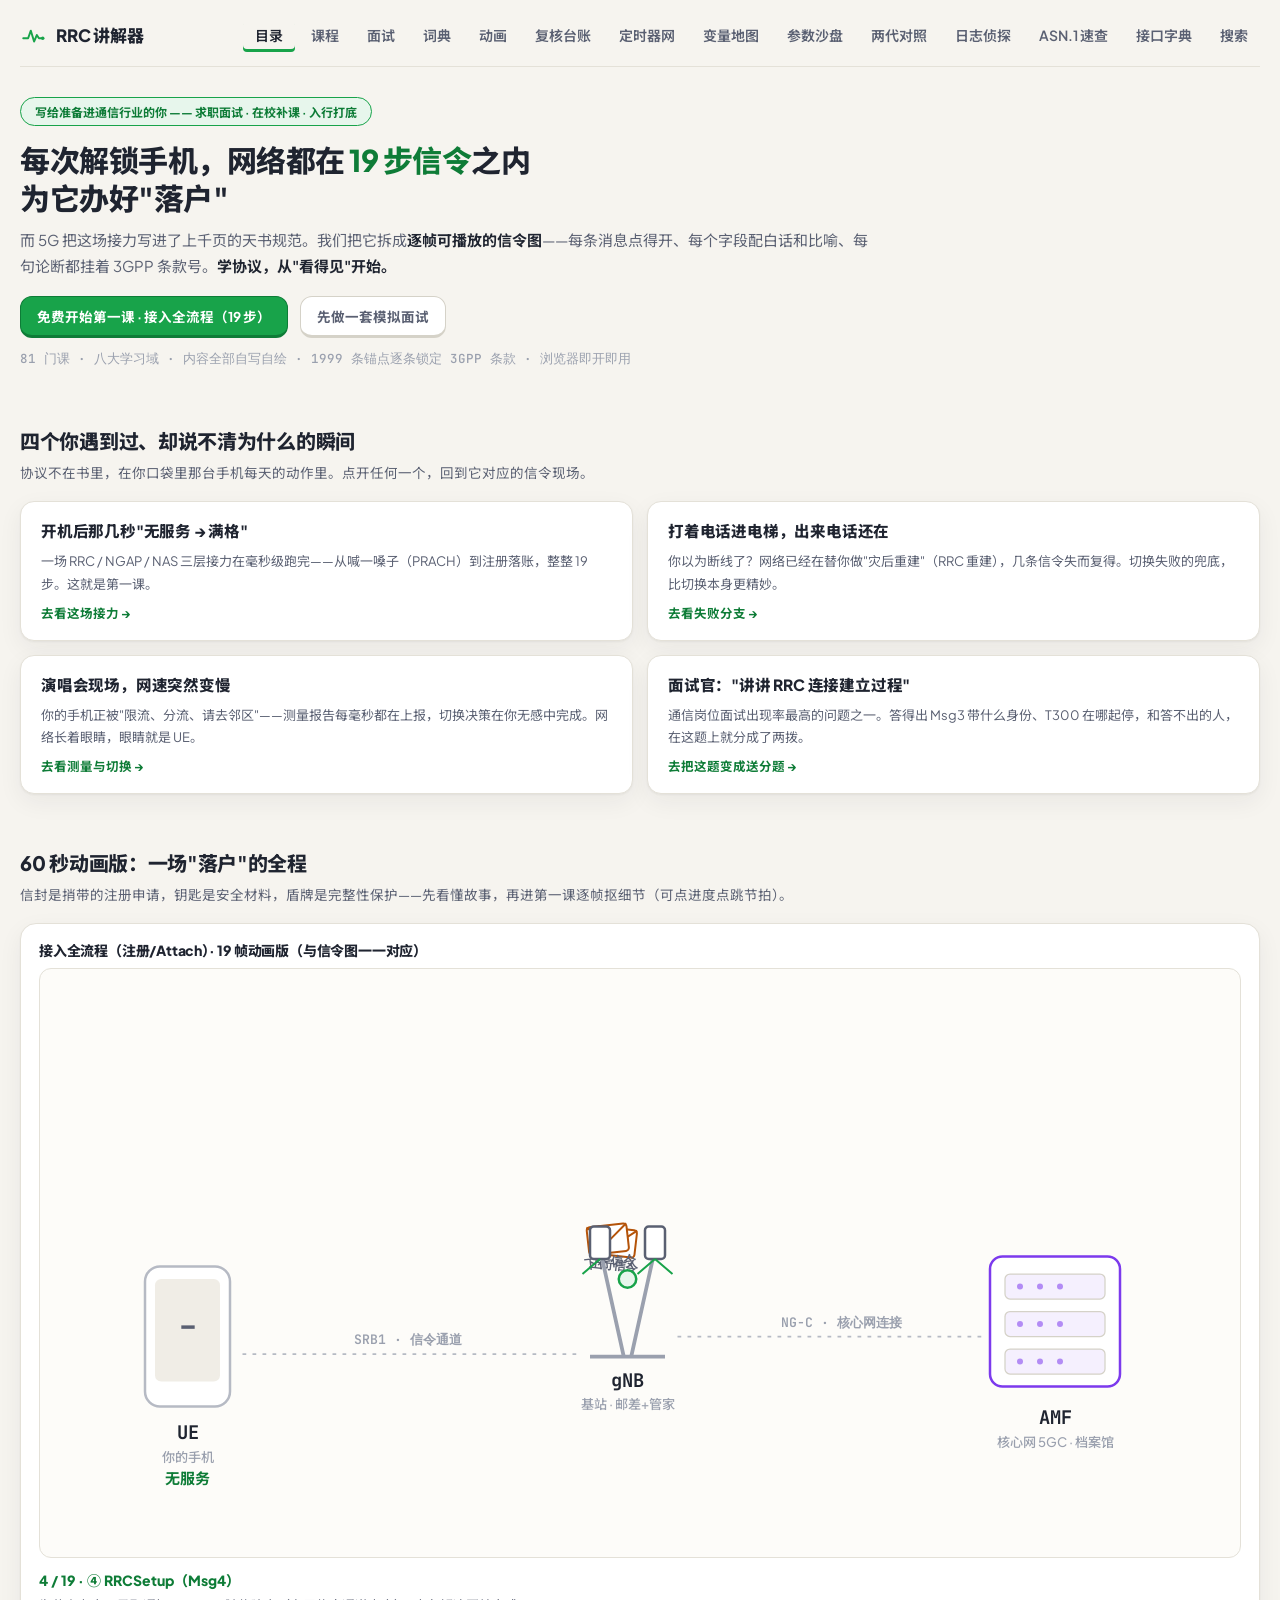
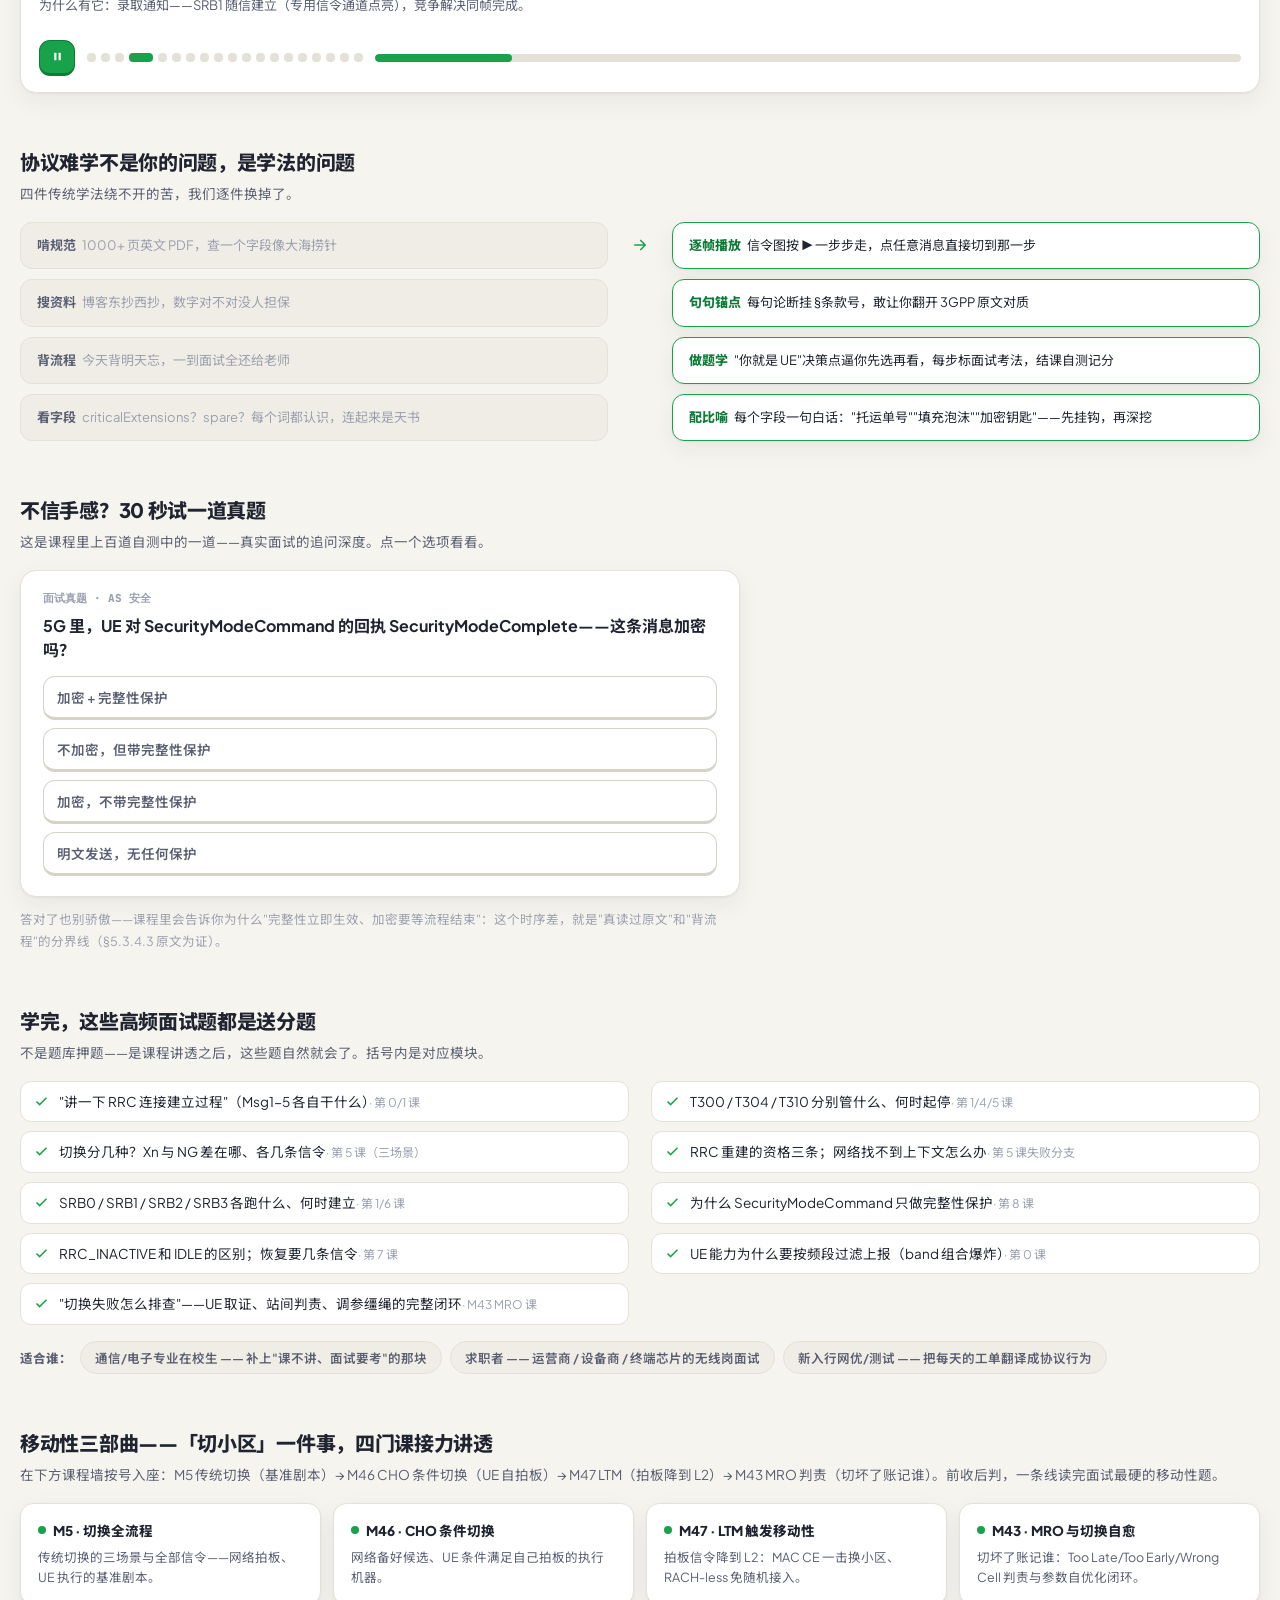
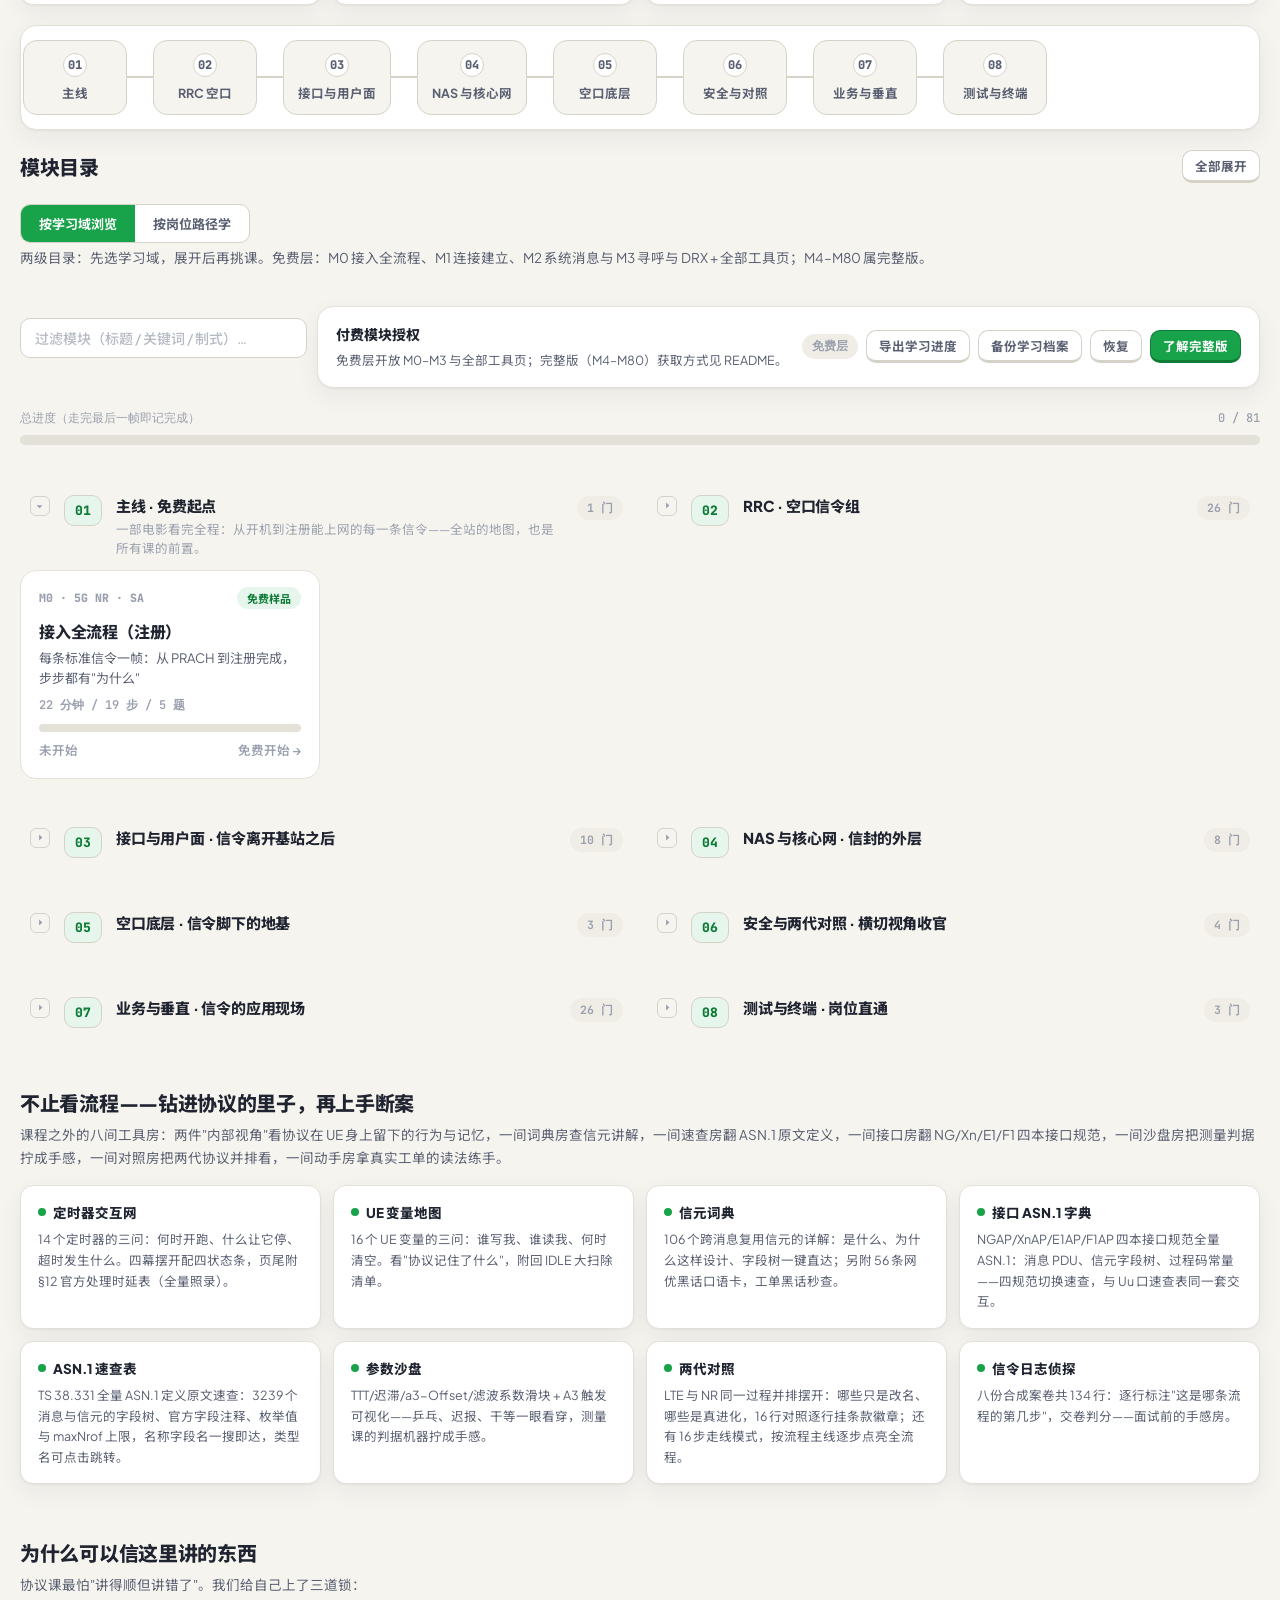
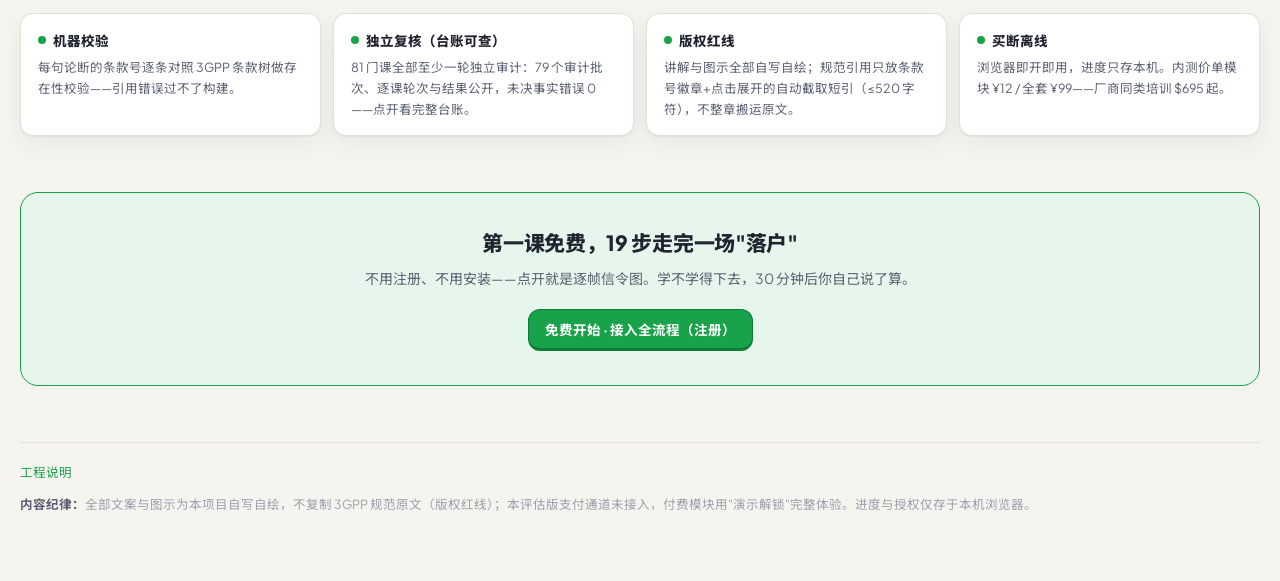
==== index.html @ b3bdec5d "v2.91 R6 内容收边+v2.92 R7 性能第三档：m78 LP-WUS 七锚/m77 §7 五锚（锚 1999/索引 1753，推导生成自动随滚）；prereq 并行装载+§徽章装载中提示；s" ====
<!doctype html>
<html lang="zh-CN">
<head>
<meta charset="utf-8">
<meta name="viewport" content="width=device-width, initial-scale=1">
<meta name="theme-color" content="#18A34A">
<link rel="manifest" href="manifest.json">
<link rel="icon" type="image/png" sizes="192x192" href="assets/icon-192.png">
<title>RRC 讲解器 — 把 5G 协议当成一场看得见的接力赛来学</title>
<meta name="description" content="每次解锁手机，网络都在 19 步信令内办好"落户"。逐帧播放的信令图、每个字段配比喻、每句论断锚定 3GPP 条款——面向通信求职者与在校生的交互式协议课。">
<meta property="og:title" content="RRC 讲解器 — 5G 无线信令交互课堂">
<meta property="og:description" content="81 门课 · 八大学习域 · 上千处条款锚点逐条锁定 3GPP 原文的交互式协议教学站。NG/Xn/S1/X2/F1/E1 六本接口台账、NAS 与核心网、岗位模拟卷与间隔复习。">
<meta property="og:type" content="website">
<meta property="og:url" content="https://nossell.github.io/5g-rrc-explainer/index.html">
<link rel="preconnect" href="https://fonts.googleapis.com">
<link rel="preconnect" href="https://fonts.gstatic.com" crossorigin>
<link href="https://fonts.googleapis.com/css2?family=Plus+Jakarta+Sans:wght@500;600;700;800&family=Noto+Sans+SC:wght@400;500;700&family=JetBrains+Mono:wght@400;500;600&display=swap" rel="stylesheet">
<link rel="stylesheet" href="assets/site.css">
<script type="application/ld+json">
{
  "@context": "https://schema.org",
  "@type": "LearningResource",
  "name": "RRC 讲解器",
  "description": "面向通信求职者的交互式 3GPP 协议教学站：81 门课覆盖 NR RRC/NGAP/S1AP/X2AP/XnAP/F1AP/E1AP/NAS/5GC/用户面协议栈，上千处条款锚点直证 3GPP 规范原文，含岗位模拟卷与间隔复习。",
  "inLanguage": "zh-CN",
  "learningResourceType": "interactive course",
  "educationalLevel": "professional",
  "url": "https://nossell.github.io/5g-rrc-explainer/"
}
</script>
</head>
<body>
<div class="wrap">
<header class="top">
  <a class="brand" href="index.html">
    <svg class="logo" viewBox="0 0 24 24" fill="none" aria-hidden="true"><path d="M3 15 L7.5 15 L10 8 L13 18 L15.5 12 L17.5 15 L21 15" stroke="#18A34A" stroke-width="1.8" stroke-linecap="round" stroke-linejoin="round"/><circle cx="21" cy="15" r="1.6" fill="#18A34A"/></svg>
    RRC 讲解器
  </a>
  <nav class="topnav">
    <a class="navlink on" href="index.html">目录</a>
    <a class="navlink" href="app.html">课程</a>
    <a class="navlink" href="interview.html">面试</a>
    <a class="navlink" href="dict.html">词典</a>
    <a class="navlink" href="anim.html">动画</a>
    <a class="navlink" href="audit.html">复核台账</a>
    <a class="navlink" href="timer-net.html">定时器网</a>
    <a class="navlink" href="variables-map.html">变量地图</a>
    <a class="navlink" href="meas-sandbox.html">参数沙盘</a>
    <a class="navlink" href="compare.html">两代对照</a>
    <a class="navlink" href="log-detective.html">日志侦探</a>
    <a class="navlink" href="asn1-ref.html">ASN.1 速查</a>
    <a class="navlink" href="asn1-if.html">接口字典</a>
    <a class="navlink" href="search.html">搜索</a>
  </nav>
</header>

<!-- ============ 导读 Hero ============ -->
<section class="hero intro-hero">
  <div class="intro-kicker">写给准备进通信行业的你 —— 求职面试 · 在校补课 · 入行打底</div>
  <h1>每次解锁手机，网络都在 <span class="hl">19 步信令</span>之内<br>为它办好"落户"</h1>
  <p class="sub">而 5G 把这场接力写进了上千页的天书规范。我们把它拆成<b>逐帧可播放的信令图</b>——每条消息点得开、每个字段配白话和比喻、每句论断都挂着 3GPP 条款号。<b>学协议，从"看得见"开始。</b></p>
  <div class="cta">
    <a class="btn primary" href="app.html#ma">免费开始第一课 · 接入全流程（19 步）</a>
    <a class="btn" href="interview.html">先做一套模拟面试</a>
  </div>
  <div class="meta">81 门课 · 八大学习域 · 内容全部自写自绘 · 1999 条锚点逐条锁定 3GPP 条款 · 浏览器即开即用</div>
</section>

<!-- ============ 四个"你遇到过"的瞬间 ============ -->
<section class="intro-sec">
  <h2 class="sec">四个你遇到过、却说不清为什么的瞬间</h2>
  <p class="sec-sub">协议不在书里，在你口袋里那台手机每天的动作里。点开任何一个，回到它对应的信令现场。</p>
  <div class="hook-grid">
    <a class="hook" href="app.html#ma">
      <div class="hook-q">开机后那几秒"无服务 → 满格"</div>
      <div class="hook-a">一场 RRC / NGAP / NAS 三层接力在毫秒级跑完——从喊一嗓子（PRACH）到注册落账，整整 19 步。这就是第一课。</div>
      <div class="hook-go">去看这场接力 →</div>
    </a>
    <a class="hook" href="app.html#m4">
      <div class="hook-q">打着电话进电梯，出来电话还在</div>
      <div class="hook-a">你以为断线了？网络已经在替你做"灾后重建"（RRC 重建），几条信令失而复得。切换失败的兜底，比切换本身更精妙。</div>
      <div class="hook-go">去看失败分支 →</div>
    </a>
    <a class="hook" href="app.html#m3">
      <div class="hook-q">演唱会现场，网速突然变慢</div>
      <div class="hook-a">你的手机正被"限流、分流、请去邻区"——测量报告每毫秒都在上报，切换决策在你无感中完成。网络长着眼睛，眼睛就是 UE。</div>
      <div class="hook-go">去看测量与切换 →</div>
    </a>
    <a class="hook" href="app.html#m0">
      <div class="hook-q">面试官："讲讲 RRC 连接建立过程"</div>
      <div class="hook-a">通信岗位面试出现率最高的问题之一。答得出 Msg3 带什么身份、T300 在哪起停，和答不出的人，在这题上就分成了两拨。</div>
      <div class="hook-go">去把这题变成送分题 →</div>
    </a>
  </div>
</section>

<!-- ============ 60 秒动画版 ============ -->
<section class="intro-sec" id="flow">
  <h2 class="sec">60 秒动画版：一场"落户"的全程</h2>
  <p class="sec-sub">信封是捎带的注册申请，钥匙是安全材料，盾牌是完整性保护——先看懂故事，再进第一课逐帧抠细节（可点进度点跳节拍）。</p>
  <div id="attach-anim"></div>
</section>

<!-- ============ 为什么难学 → 换种学法 ============ -->
<section class="intro-sec">
  <h2 class="sec">协议难学不是你的问题，是学法的问题</h2>
  <p class="sec-sub">四件传统学法绕不开的苦，我们逐件换掉了。</p>
  <div class="vs-rows">
    <div class="vs-row">
      <div class="vs-old"><b>啃规范</b>1000+ 页英文 PDF，查一个字段像大海捞针</div>
      <div class="vs-arrow"><svg width="18" height="18" viewBox="0 0 24 24" fill="none" stroke="currentColor" stroke-width="2.2" stroke-linecap="round" stroke-linejoin="round"><path d="M5 12h14M13 6l6 6-6 6"/></svg></div>
      <div class="vs-new"><b>逐帧播放</b>信令图按 ▶ 一步步走，点任意消息直接切到那一步</div>
    </div>
    <div class="vs-row">
      <div class="vs-old"><b>搜资料</b>博客东抄西抄，数字对不对没人担保</div>
      <div class="vs-arrow"></div>
      <div class="vs-new"><b>句句锚点</b>每句论断挂 §条款号，敢让你翻开 3GPP 原文对质</div>
    </div>
    <div class="vs-row">
      <div class="vs-old"><b>背流程</b>今天背明天忘，一到面试全还给老师</div>
      <div class="vs-arrow"></div>
      <div class="vs-new"><b>做题学</b>"你就是 UE"决策点逼你先选再看，每步标面试考法，结课自测记分</div>
    </div>
    <div class="vs-row">
      <div class="vs-old"><b>看字段</b>criticalExtensions？spare？每个词都认识，连起来是天书</div>
      <div class="vs-arrow"></div>
      <div class="vs-new"><b>配比喻</b>每个字段一句白话："托运单号""填充泡沫""加密钥匙"——先挂钩，再深挖</div>
    </div>
  </div>
</section>

<!-- ============ 30 秒试一道 ============ -->
<section class="intro-sec" id="teaser">
  <h2 class="sec">不信手感？30 秒试一道真题</h2>
  <p class="sec-sub">这是课程里上百道自测中的一道——真实面试的追问深度。点一个选项看看。</p>
  <div class="teaser">
    <div class="qtag">面试真题 · AS 安全</div>
    <div class="qtext">5G 里，UE 对 SecurityModeCommand 的回执 SecurityModeComplete——这条消息加密吗？</div>
    <div class="opts" id="teaser-opts">
      <button class="opt" data-ok="0">加密 + 完整性保护</button>
      <button class="opt" data-ok="1">不加密，但带完整性保护</button>
      <button class="opt" data-ok="0">加密，不带完整性保护</button>
      <button class="opt" data-ok="0">明文发送，无任何保护</button>
    </div>
    <div class="why" id="teaser-why"></div>
  </div>
  <p class="teaser-note">答对了也别骄傲——课程里会告诉你为什么"完整性立即生效、加密要等流程结束"：这个时序差，就是"真读过原文"和"背流程"的分界线（§5.3.4.3 原文为证）。</p>
</section>

<!-- ============ 面试高频题覆盖 ============ -->
<section class="intro-sec">
  <h2 class="sec">学完，这些高频面试题都是送分题</h2>
  <p class="sec-sub">不是题库押题——是课程讲透之后，这些题自然就会了。括号内是对应模块。</p>
  <div class="checklist">
    <div class="chk"><svg viewBox="0 0 24 24" fill="none" stroke="currentColor" stroke-width="2.4"><path d="M20 6 9 17l-5-5"/></svg><span>"讲一下 RRC 连接建立过程"（Msg1-5 各自干什么）<i>· 第 0/1 课</i></span></div>
    <div class="chk"><svg viewBox="0 0 24 24" fill="none" stroke="currentColor" stroke-width="2.4"><path d="M20 6 9 17l-5-5"/></svg><span>T300 / T304 / T310 分别管什么、何时起停<i>· 第 1/4/5 课</i></span></div>
    <div class="chk"><svg viewBox="0 0 24 24" fill="none" stroke="currentColor" stroke-width="2.4"><path d="M20 6 9 17l-5-5"/></svg><span>切换分几种？Xn 与 NG 差在哪、各几条信令<i>· 第 5 课（三场景）</i></span></div>
    <div class="chk"><svg viewBox="0 0 24 24" fill="none" stroke="currentColor" stroke-width="2.4"><path d="M20 6 9 17l-5-5"/></svg><span>RRC 重建的资格三条；网络找不到上下文怎么办<i>· 第 5 课失败分支</i></span></div>
    <div class="chk"><svg viewBox="0 0 24 24" fill="none" stroke="currentColor" stroke-width="2.4"><path d="M20 6 9 17l-5-5"/></svg><span>SRB0 / SRB1 / SRB2 / SRB3 各跑什么、何时建立<i>· 第 1/6 课</i></span></div>
    <div class="chk"><svg viewBox="0 0 24 24" fill="none" stroke="currentColor" stroke-width="2.4"><path d="M20 6 9 17l-5-5"/></svg><span>为什么 SecurityModeCommand 只做完整性保护<i>· 第 8 课</i></span></div>
    <div class="chk"><svg viewBox="0 0 24 24" fill="none" stroke="currentColor" stroke-width="2.4"><path d="M20 6 9 17l-5-5"/></svg><span>RRC_INACTIVE 和 IDLE 的区别；恢复要几条信令<i>· 第 7 课</i></span></div>
    <div class="chk"><svg viewBox="0 0 24 24" fill="none" stroke="currentColor" stroke-width="2.4"><path d="M20 6 9 17l-5-5"/></svg><span>UE 能力为什么要按频段过滤上报（band 组合爆炸）<i>· 第 0 课</i></span></div>
    <div class="chk"><svg viewBox="0 0 24 24" fill="none" stroke="currentColor" stroke-width="2.4"><path d="M20 6 9 17l-5-5"/></svg><span>"切换失败怎么排查"——UE 取证、站间判责、调参缰绳的完整闭环<i>· M43 MRO 课</i></span></div>
  </div>
  <div class="who-row">
    <span class="who-cap">适合谁：</span>
    <span class="chip">通信/电子专业在校生 —— 补上"课不讲、面试要考"的那块</span>
    <span class="chip">求职者 —— 运营商 / 设备商 / 终端芯片的无线岗面试</span>
    <span class="chip">新入行网优/测试 —— 把每天的工单翻译成协议行为</span>
  </div>
</section>

<!-- ============ 移动性三部曲聚合卡（v13 块2） ============ -->
<section class="intro-sec">
  <h2 class="sec">移动性三部曲——「切小区」一件事，四门课接力讲透</h2>
  <p class="sec-sub">在下方课程墙按号入座：M5 传统切换（基准剧本）→ M46 CHO 条件切换（UE 自拍板）→ M47 LTM（拍板降到 L2）→ M43 MRO 判责（切坏了账记谁）。前收后判，一条线读完面试最硬的移动性题。</p>
  <div class="trust-row">
    <div class="trust"><div class="trust-t">M5 · 切换全流程</div><div class="trust-d">传统切换的三场景与全部信令——网络拍板、UE 执行的基准剧本。</div></div>
    <div class="trust"><div class="trust-t">M46 · CHO 条件切换</div><div class="trust-d">网络备好候选、UE 条件满足自己拍板的执行机器。</div></div>
    <div class="trust"><div class="trust-t">M47 · LTM 触发移动性</div><div class="trust-d">拍板信令降到 L2：MAC CE 一击换小区、RACH-less 免随机接入。</div></div>
    <div class="trust"><div class="trust-t">M43 · MRO 与切换自愈</div><div class="trust-d">切坏了账记谁：Too Late/Too Early/Wrong Cell 判责与参数自优化闭环。</div></div>
  </div>
</section>

<!-- ============ 模块墙（学习路径） ============ -->
<div id="hub"></div>

<!-- ============ 内部视角 & 动手组件 ============ -->
<section class="intro-sec">
  <h2 class="sec">不止看流程——钻进协议的里子，再上手断案</h2>
  <p class="sec-sub">课程之外的八间工具房：两件"内部视角"看协议在 UE 身上留下的行为与记忆，一间词典房查信元讲解，一间速查房翻 ASN.1 原文定义，一间接口房翻 NG/Xn/E1/F1 四本接口规范，一间沙盘房把测量判据拧成手感，一间对照房把两代协议并排看，一间动手房拿真实工单的读法练手。</p>
  <div class="trust-row tools">
    <a class="trust" href="timer-net.html"><div class="trust-t">定时器交互网</div><div class="trust-d">14 个定时器的三问：何时开跑、什么让它停、超时发生什么。四幕摆开配四状态条，页尾附 §12 官方处理时延表（全量照录）。</div></a>
    <a class="trust" href="variables-map.html"><div class="trust-t">UE 变量地图</div><div class="trust-d">16 个 UE 变量的三问：谁写我、谁读我、何时清空。看"协议记住了什么"，附回 IDLE 大扫除清单。</div></a>
    <a class="trust" href="dict.html"><div class="trust-t">信元词典</div><div class="trust-d">106 个跨消息复用信元的详解：是什么、为什么这样设计、字段树一键直达；另附 56 条网优黑话口语卡，工单黑话秒查。</div></a>
    <a class="trust" href="asn1-if.html"><div class="trust-t">接口 ASN.1 字典</div><div class="trust-d">NGAP/XnAP/E1AP/F1AP 四本接口规范全量 ASN.1：消息 PDU、信元字段树、过程码常量——四规范切换速查，与 Uu 口速查表同一套交互。</div></a>
    <a class="trust" href="asn1-ref.html"><div class="trust-t">ASN.1 速查表</div><div class="trust-d">TS 38.331 全量 ASN.1 定义原文速查：3239 个消息与信元的字段树、官方字段注释、枚举值与 maxNrof 上限，名称字段名一搜即达，类型名可点击跳转。</div></a>
    <a class="trust" href="meas-sandbox.html"><div class="trust-t">参数沙盘</div><div class="trust-d">TTT/迟滞/a3-Offset/滤波系数滑块 + A3 触发可视化——乒乓、迟报、干等一眼看穿，测量课的判据机器拧成手感。</div></a>
    <a class="trust" href="compare.html"><div class="trust-t">两代对照</div><div class="trust-d">LTE 与 NR 同一过程并排摆开：哪些只是改名、哪些是真进化，16 行对照逐行挂条款徽章；还有 16 步走线模式，按流程主线逐步点亮全流程。</div></a>
    <a class="trust" href="log-detective.html"><div class="trust-t">信令日志侦探</div><div class="trust-d">八份合成案卷共 134 行：逐行标注"这是哪条流程的第几步"，交卷判分——面试前的手感房。</div></a>
  </div>
</section>

<!-- ============ 为什么可以信 ============ -->
<section class="intro-sec">
  <h2 class="sec">为什么可以信这里讲的东西</h2>
  <p class="sec-sub">协议课最怕"讲得顺但讲错了"。我们给自己上了三道锁：</p>
  <div class="trust-row">
    <div class="trust"><div class="trust-t">机器校验</div><div class="trust-d">每句论断的条款号逐条对照 3GPP 条款树做存在性校验——引用错误过不了构建。</div></div>
    <a class="trust" href="audit.html"><div class="trust-t">独立复核（台账可查）</div><div class="trust-d">81 门课全部至少一轮独立审计：79 个审计批次、逐课轮次与结果公开，未决事实错误 0——点开看完整台账。</div></a>
    <div class="trust"><div class="trust-t">版权红线</div><div class="trust-d">讲解与图示全部自写自绘；规范引用只放条款号徽章+点击展开的自动截取短引（≤520 字符），不整章搬运原文。</div></div>
    <div class="trust"><div class="trust-t">买断离线</div><div class="trust-d">浏览器即开即用，进度只存本机。内测价单模块 ¥12 / 全套 ¥99——厂商同类培训 $695 起。</div></div>
  </div>
</section>

<!-- ============ 终版 CTA ============ -->
<section class="cta-strip">
  <div class="cta-strip-in">
    <div class="cta-strip-t">第一课免费，19 步走完一场"落户"</div>
    <div class="cta-strip-d">不用注册、不用安装——点开就是逐帧信令图。学不学得下去，30 分钟后你自己说了算。</div>
    <a class="btn primary" href="app.html#ma">免费开始 · 接入全流程（注册）</a>
  </div>
</section>

<footer>
  <div class="flinks"><a href="README.md">工程说明</a></div>
  <div><b>内容纪律：</b>全部文案与图示为本项目自写自绘，不复制 3GPP 规范原文（版权红线）；本评估版支付通道未接入，付费模块用"演示解锁"完整体验。进度与授权仅存于本机浏览器。</div>
</footer>
</div>

<script src="assets/engine.js"></script>
<script src="assets/player.js"></script>
<script src="assets/flowanim.js"></script>
<script src="assets/content/course-catalog.js"></script>
<script>
/* v55 R2 按需加载：课程墙由目录元数据（course-catalog.js，81 门课 36K）驱动——
   此前为渲染课程墙全量同步挂载 78 个内容脚本，首屏即拖全场字节。 */
RRC.Hub.render(document.getElementById('hub'), RRC.Store(), { metas: window.RRC_CATALOG });
RRC.FlowAnim.mount(document.getElementById('attach-anim'), 'attach', { autoplay: true, rate: 0.72 });
/* 导读试答：单题交互 */
(function () {
  var box = document.getElementById('teaser-opts');
  var why = document.getElementById('teaser-why');
  var done = false;
  [].forEach.call(box.querySelectorAll('.opt'), function (b) {
    b.addEventListener('click', function () {
      if (done) return;
      done = true;
      var ok = b.getAttribute('data-ok') === '1';
      [].forEach.call(box.querySelectorAll('.opt'), function (x) { x.disabled = true; });
      if (ok) b.classList.add('correct');
      else { b.classList.add('wrong'); box.querySelectorAll('.opt')[1].classList.add('correct'); }
      why.classList.add('show');
      why.innerHTML = ok ? '<b>答对了。</b>完整性保护立即生效（含这条消息自己）；加密要"过程结束后"才生效——所以它是明文（unciphered）但带完整性发送的。§5.3.4.3 原文两个生效时刻写得清清楚楚。'
                         : '<b>不对，正确是 B。</b>完整性立即生效（含这条消息自己）；加密要"过程结束后"才生效——所以它是明文（unciphered）但带完整性发送的。去第 8 课看完整时序。';
    });
  });
})();
</script>
<script>
/* PWA：仅 https 注册（GitHub Pages 满足）；本地 http/file 不注册——测试面零影响（v6 块 5） */
if ('serviceWorker' in navigator && location.protocol === 'https:') {
  navigator.serviceWorker.register('sw.js').catch(function () {});
}
</script>
</body>
</html>
---- assets/site.css ----
/* ============================================================
   RRC 讲解器 v2 — site.css「友好导师」主题
   参考：Duolingo（暖白/按压按钮/单一绿）+ Brilliant（连接式路径/低铬）
   令牌见 DESIGN.md v2。类名契约与 v1 完全一致（测试 DOM 契约不破）。
   ============================================================ */
:root{
  --bg:#F6F4EF; --panel:#FFFFFF; --elev:#FFFFFF; --inset:#F0EDE6;
  --tx1:#1F2430; --tx2:#5A6072; --tx3:#9AA0AE; --tx4:#B6BAC4;
  --accent:#18A34A; --accent-deep:#0E7C37; --accent-bg:#E7F6EC; --accent-bd:#18A34A;
  --ul:#B45309; --dl:#2563EB; --nas:#7C3AED; --danger:#DC2626; --ok:#15803D;
  --danger-bg:#FDECEC; --warn-bg:#FFF8E6; --warn-bd:#B45309;
  --bd:#E4E1D8; --bd2:#D5D2C8;
  --sans:'Plus Jakarta Sans','Noto Sans SC',system-ui,'Microsoft YaHei',sans-serif;
  --mono:'JetBrains Mono',ui-monospace,Consolas,monospace;
  --shadow-card:0 1px 2px rgba(31,36,48,.05),0 8px 24px rgba(31,36,48,.06);
}
*{box-sizing:border-box;margin:0;padding:0}
html{scroll-behavior:smooth}
body{background:var(--bg);color:var(--tx1);font-family:var(--sans);font-size:14.5px;line-height:1.7;
  -webkit-font-smoothing:antialiased;padding:0 20px 64px}
button{font-family:var(--sans);cursor:pointer}
a{color:var(--accent);text-decoration:none}
a:hover{text-decoration:underline}
:focus-visible{outline:2px solid var(--accent);outline-offset:2px;border-radius:6px}
@media (prefers-reduced-motion:reduce){*,*::before,*::after{animation:none!important;transition:none!important;scroll-behavior:auto!important}}
.wrap{max-width:1320px;margin:0 auto}
.mono{font-family:var(--mono)}

/* ---------- 页头 ---------- */
header.top{display:flex;align-items:center;justify-content:space-between;gap:16px;
  padding:18px 0 14px;border-bottom:1px solid var(--bd);flex-wrap:wrap}
.brand{display:flex;align-items:center;gap:10px;font-weight:800;font-size:17px;letter-spacing:-.2px;color:var(--tx1)}
.brand:hover{text-decoration:none}
.brand .logo{width:26px;height:26px;display:block}
.brand .ver{font:600 11px var(--mono);color:var(--tx3);background:var(--inset);padding:3px 8px;border-radius:8px}
.topnav{display:flex;gap:4px;align-items:center;flex-wrap:wrap}
.navlink{font:600 14px var(--sans);color:var(--tx2);padding:7px 12px;border-radius:10px}
.navlink:hover{color:var(--tx1);background:var(--inset);text-decoration:none}
.navlink.on{color:var(--tx1);box-shadow:inset 0 -3px 0 var(--accent);border-radius:10px 10px 4px 4px}

/* ---------- 首屏（紧凑、左对齐） ---------- */
.hero{padding:36px 0 4px;max-width:760px}
.hero h1{font-size:27px;font-weight:800;letter-spacing:-.5px;line-height:1.25}
.hero .sub{color:var(--tx2);margin-top:10px;font-size:15px}
.hero .sub b{color:var(--tx1);font-weight:700}
.hero .cta{margin-top:18px;display:flex;gap:12px;align-items:center;flex-wrap:wrap}
.hero .meta{margin-top:12px;font:500 12.5px var(--mono);color:var(--tx3)}

/* ---------- 区块标题 ---------- */
h2.sec{font-size:20px;font-weight:800;letter-spacing:-.3px;margin-top:48px}
.sec-sub{color:var(--tx2);font-size:13.5px;margin-top:4px}

/* ---------- 播放器三栏（hairline 分栏，非盒） ---------- */
/* v4.1：右栏加宽为弹性 minmax(340px,31%)——字段树嵌套三四层后不再挤成竖排 */
.workbench{display:grid;grid-template-columns:minmax(220px,17%) minmax(0,1fr) minmax(340px,31%);gap:0;margin-top:22px;
  background:var(--panel);border:1px solid var(--bd);border-radius:16px;box-shadow:var(--shadow-card);overflow:hidden;
  align-items:start}
.workbench>*{padding:18px}
/* 三栏各自封顶内部滚动：右栏不再把整行撑高，中图不再被稀释成"半版" */
.workbench>aside{max-height:calc(100vh - 130px);overflow-y:auto;position:sticky;top:70px}
.workbench>.canvas-panel{min-height:calc(100vh - 130px);display:flex;flex-direction:column}
/* 右栏（详情）与中栏等高：跟随中栏拉伸对齐，纵向空间用来看字段树（页面级滚动；左栏仍 sticky） */
.workbench>aside:last-child{min-height:calc(100vh - 130px);max-height:none;position:static;overflow:visible;align-self:stretch}
.workbench>*+*{border-left:1px solid var(--bd)}
.panel{background:var(--panel)}
.panel-head{font:700 13px var(--sans);color:var(--tx2);display:flex;align-items:center;
  justify-content:space-between;margin-bottom:14px;gap:8px}
.panel-head span{font-weight:500;color:var(--tx3)}

/* 状态/阶段卡（扁平块） */
.state-card{position:relative;border:1px solid var(--bd);background:var(--panel);border-radius:12px;
  padding:11px 13px;transition:all .25s;margin-bottom:2px}
.state-card .st-name{font:700 13px var(--sans);display:flex;align-items:center;gap:8px}
.state-card .st-desc{font-size:12px;color:var(--tx2);margin-top:4px;line-height:1.55}
.state-card .dot{width:9px;height:9px;border-radius:50%;background:var(--bd2);flex:none;transition:all .25s}
.state-card.on{border-color:var(--accent);background:var(--accent-bg);box-shadow:inset 3px 0 0 var(--accent)}
.state-card.on .dot{background:var(--accent)}
.state-card.on .st-name{color:var(--accent-deep)}
.state-card.locked{border-style:dashed;background:transparent}
.state-card.locked .st-name{color:var(--tx3)}
.state-card .failtag{display:none;margin-top:8px;font:600 11px var(--mono);color:var(--danger);
  background:var(--danger-bg);border-radius:6px;padding:3px 8px}
.state-card.failed{border-color:var(--danger);background:var(--danger-bg);box-shadow:inset 3px 0 0 var(--danger)}
.state-card.failed .failtag{display:inline-block}
.state-edge{position:relative;height:40px;display:flex;align-items:center;justify-content:center}
.state-edge::before{content:"";position:absolute;left:50%;top:4px;bottom:4px;width:2px;background:var(--bd2);border-radius:1px}
.state-edge .elabel{position:relative;font:600 11.5px var(--sans);color:var(--tx3);background:var(--panel);
  border:1px solid var(--bd2);border-radius:999px;padding:2px 11px;transition:all .3s;text-align:center;max-width:230px}
.state-edge.on .elabel{color:var(--accent-deep);border-color:var(--accent);background:var(--accent-bg);animation:pop .35s ease}
@keyframes pop{0%{transform:scale(.92)}60%{transform:scale(1.05)}100%{transform:scale(1)}}
.state-note{margin-top:14px;font-size:12px;color:var(--tx3);line-height:1.6;border-top:1px solid var(--bd);padding-top:10px}
.state-note b{color:var(--tx2);font-weight:700}

/* 时序画布：白纸卡 */
.canvas-panel{background:var(--panel)}
.canvas-wrap{position:relative;background:#FFFFFF;border:1px solid var(--bd);border-radius:12px;flex:1;
  display:flex;flex-direction:column;min-height:0}
.canvas-wrap svg{display:block;width:100%;flex:1;min-height:0;aspect-ratio:auto}
.legend{display:flex;gap:12px;align-items:center;font:600 11.5px var(--sans);color:var(--tx3)}
.legend i{display:inline-block;width:9px;height:9px;border-radius:3px;margin-right:5px;vertical-align:-1px}
.canvas-hint{position:absolute;left:50%;top:44%;transform:translate(-50%,-50%);text-align:center;
  color:var(--tx3);font-size:13.5px;pointer-events:none;transition:opacity .4s;line-height:2}
.canvas-hint .kb{font:600 11.5px var(--mono);color:var(--tx2);background:var(--inset);border:1px solid var(--bd2);
  border-bottom-width:2px;border-radius:6px;padding:1px 7px;margin:0 2px}
.canvas-hint.off{opacity:0}

/* svg 消息（数据语义色已在 JS 内联，文本/编号在此） */
.msg{transition:opacity .5s;cursor:pointer}

/* ---------- 讲解面板：一句话版（初学模式，2026-09-30） ---------- */
.plain-toggle{display:inline-flex;align-items:center;gap:6px;font:700 11.5px var(--sans);color:var(--tx3);
  cursor:pointer;text-transform:none;letter-spacing:0;margin-left:auto;flex:none;user-select:none}
.plain-toggle input{display:none}
.pt-track{width:28px;height:16px;border-radius:999px;background:var(--bd);position:relative;transition:background .2s;flex:none}
.pt-knob{position:absolute;top:2px;left:2px;width:12px;height:12px;border-radius:50%;background:#FFFFFF;
  transition:left .2s;box-shadow:0 1px 2px rgba(0,0,0,.25)}
.plain-toggle input:checked + .pt-track{background:var(--accent)}
.plain-toggle input:checked + .pt-track .pt-knob{left:14px}
.plain-box{margin:10px 0 2px;padding:10px 14px 11px;background:var(--accent-bg);border:1px solid var(--bd2);
  border-left:3px solid var(--accent);border-radius:10px}
.plain-box .pb-cap{display:block;font:800 10.5px var(--mono);letter-spacing:1.5px;color:var(--accent-deep);margin-bottom:3px}
.plain-box p{margin:0;font-size:14px;line-height:1.72;color:var(--tx1);font-weight:500}

/* ---------- 面试模式（2026-10-01） ---------- */
.iv-tabs{display:flex;gap:8px;margin-top:20px}
.iv-tabs button{background:#FFFFFF;border:1px solid var(--bd2);border-bottom-width:3px;border-radius:12px;
  color:var(--tx2);font:700 13.5px var(--sans);padding:9px 18px;transition:all .15s}
.iv-tabs button.on{background:var(--accent);border-color:var(--accent-deep);color:#FFFFFF}
.iv-config,.iv-exam,.iv-result,.iv-wb{margin-top:16px;background:var(--panel);border:1px solid var(--bd);
  border-radius:16px;box-shadow:var(--shadow-card);padding:20px 24px}
.iv-row{display:flex;align-items:center;gap:12px;margin-top:14px;flex-wrap:wrap}
.iv-cap{font:800 12px var(--mono);color:var(--tx3);width:44px;flex:none}
.iv-scope{background:#FFFFFF;border:1px solid var(--bd2);border-radius:10px;color:var(--tx1);
  font:500 14px var(--sans);padding:9px 12px;min-width:220px}
.iv-seg{display:flex;border:1px solid var(--bd2);border-radius:10px;overflow:hidden;background:#FFFFFF}
.iv-seg button{border:0;background:transparent;color:var(--tx2);font:700 13px var(--sans);padding:8px 16px;transition:all .15s}
.iv-seg button.on{background:var(--accent);color:#FFFFFF}
.iv-meta{font-size:13px;color:var(--tx2);margin-top:14px;line-height:1.7}
.iv-meta b{color:var(--accent-deep)}
.iv-actions{display:flex;gap:10px;margin-top:18px;flex-wrap:wrap}
.iv-job-row{display:flex;gap:10px;margin-top:8px;flex-wrap:wrap}
.iv-job-card{flex:1;min-width:170px;text-align:left;border:1px solid var(--bd2);border-radius:12px;
  background:#FFFFFF;cursor:pointer;padding:12px 14px;display:flex;flex-direction:column;gap:4px;
  font-family:var(--sans);transition:border-color .15s,box-shadow .15s}
.iv-job-card:hover{border-color:var(--accent);box-shadow:0 2px 10px rgba(24,163,74,.15)}
.iv-job-card b{font:800 14px var(--sans);color:var(--tx1)}
.iv-job-card span{font-size:12px;color:var(--tx2);line-height:1.5}
.iv-job-card i{font:700 11px var(--mono);color:var(--accent-deep);font-style:normal}
.iv-job-card.dim{cursor:not-allowed;opacity:.55;background:var(--inset)}
.iv-job-card.dim b{color:var(--tx2)}
.iv-job-card.dim i{color:var(--tx3)}
.iv-top{display:flex;justify-content:space-between;align-items:center}
.iv-prog{font:800 13px var(--mono);color:var(--tx2)}
.iv-timer{font:800 15px var(--mono);color:var(--accent-deep);background:var(--accent-bg);
  border-radius:10px;padding:4px 12px}
.iv-top .progressbar{display:none}
.iv-qmeta{margin-top:14px;font:600 12.5px var(--mono);color:var(--tx3);display:flex;align-items:center;gap:6px;flex-wrap:wrap}
.iv-q{font-weight:800;font-size:16.5px;line-height:1.65;margin-top:10px;letter-spacing:-.2px}
.iv-opts{display:flex;flex-direction:column;gap:9px;margin-top:14px}
.iv-opt{text-align:left;background:#FFFFFF;border:1px solid var(--bd2);border-radius:12px;
  color:var(--tx1);font:500 14px/1.6 var(--sans);padding:11px 15px;transition:all .15s}
.iv-opt:hover:not(:disabled){border-color:var(--accent)}
.iv-opt.correct{border-color:var(--ok);background:#EFFAF3;box-shadow:inset 0 0 0 1px var(--ok)}
.iv-opt.wrong{border-color:var(--danger);background:#FDF1F0}
.iv-opt:disabled{cursor:default;color:var(--tx2)}
.iv-feed{margin-top:14px;padding:12px 16px;border-radius:12px;font-size:13.5px;line-height:1.7}
.iv-feed.good{background:#EFFAF3;border:1px solid var(--ok)}
.iv-feed.bad{background:#FDF1F0;border:1px solid var(--danger)}
.iv-feed b{font-weight:800}
.iv-result .iv-score{font-size:15px;color:var(--tx2)}
.iv-result .iv-score b{font:800 34px var(--mono);color:var(--accent-deep);display:block;margin-bottom:4px}
.iv-domains{display:flex;gap:8px;flex-wrap:wrap;margin-top:10px}
.iv-wrong{border:1px solid var(--bd);border-radius:12px;padding:13px 16px;margin-top:11px;background:var(--bg)}
.ivw-q{font-weight:700;font-size:13.5px;line-height:1.65}
.ivw-a{font-size:13px;color:var(--tx2);margin-top:6px;line-height:1.65}
.ivw-a .bad{color:var(--danger)}
.ivw-a .good{color:var(--ok)}
.ivw-why{font-size:12.5px;color:var(--tx2);margin-top:7px;line-height:1.7;border-top:1px dashed var(--bd);padding-top:8px}
.ivw-foot{margin-top:8px;font-size:13px;display:flex;align-items:center;gap:8px;flex-wrap:wrap}
/* 追问训练折叠块（v6 块 3，结果页与错题本共用） */
.iv-fu{margin-top:9px}
.iv-fu-btn{font:700 12px var(--sans);color:var(--accent-deep);background:var(--accent-bg);border:1px solid var(--accent);border-radius:8px;padding:5px 11px;cursor:pointer}
.iv-fu-btn:hover{filter:brightness(.97)}
.iv-fu-list{display:none;margin-top:8px;border-left:3px solid var(--accent);padding-left:11px}
.iv-fu.open .iv-fu-list{display:block}
.iv-fu-lv{margin-top:7px;font-size:12.5px;line-height:1.7}
.iv-fu-lv:first-child{margin-top:0}
.iv-fu-q{font-weight:700;color:var(--tx1)}
.iv-fu-a{color:var(--tx2);margin-top:3px}
/* 就绪度卡（v6 块 3，config 页顶部横排） */
.iv-readiness{border:1px solid var(--bd);border-radius:12px;background:var(--panel);padding:11px 14px;margin-bottom:12px}
.iv-rd-cap{font-size:11.5px;color:var(--tx3);font-weight:700}
.iv-rd-row{display:flex;gap:10px;flex-wrap:wrap;margin-top:8px}
.iv-rd-cell{display:grid;grid-template-columns:auto 1fr auto;grid-template-areas:"b bar e" "b bar v" "b bar s";align-items:center;column-gap:8px;border:1px solid var(--bd);border-radius:9px;background:var(--bg);padding:7px 11px;min-width:150px;flex:1}
.iv-rd-cell b{grid-area:b;font:800 12.5px var(--sans);color:var(--tx1)}
.iv-rd-cell em{grid-area:e;font:800 15px var(--mono);font-style:normal;color:var(--accent-deep)}
.iv-rd-cell u{grid-area:v;font-size:11px;color:var(--tx2);text-decoration:none}
.iv-rd-cell small{grid-area:s;font-size:10.5px;color:var(--tx3)}
.iv-rd-bar{grid-area:bar;display:block;height:7px;border-radius:4px;background:var(--inset);overflow:hidden}
.iv-rd-bar i{display:block;height:100%;border-radius:4px;background:var(--accent)}
/* JD 匹配卡（v7 块 2） */
.iv-jd{border:1px solid var(--bd);border-radius:12px;background:var(--panel);padding:11px 14px;margin-bottom:12px}
.iv-jd-in{width:100%;box-sizing:border-box;margin-top:8px;font:400 12.5px/1.6 var(--sans);color:var(--tx1);background:var(--bg);border:1px solid var(--bd);border-radius:9px;padding:9px 11px;resize:vertical}
.iv-jd-in:focus{outline:2px solid var(--accent);outline-offset:-1px}
.iv-jd-out{margin-top:8px}
.iv-jd-domains{display:flex;gap:7px;flex-wrap:wrap}
.iv-jd-go{margin-top:8px}
.iv-jd-none{font-size:12px;color:var(--tx3)}
.msg:hover{opacity:.85}
.msg.future:hover{opacity:.55}
.msg:hover .mlabel,.msg:hover .fx-label{text-decoration:underline;text-underline-offset:3px}
.msg.future{opacity:.12}
.msg.past{opacity:.42}
.msg.active{opacity:1}
.wire{stroke-dasharray:1;stroke-dashoffset:0}
.msg.future .wire{stroke-dashoffset:1}
.msg.active .wire{animation:draw .65s ease forwards}
@keyframes draw{from{stroke-dashoffset:1}to{stroke-dashoffset:0}}
.mlabel{font:700 12.5px var(--mono);fill:var(--tx1);text-anchor:middle}
.chan{font:600 10.5px var(--mono);fill:var(--tx3);text-anchor:middle}
.numc{fill:#FFFFFF;stroke:var(--bd2);transition:all .3s}
.numt{font:700 10px var(--mono);fill:var(--tx2);text-anchor:middle;dominant-baseline:central}
.msg.active .numc{fill:var(--accent-bg);stroke:var(--accent)}
.msg.active .numt{fill:var(--accent-deep)}
.actor-box{fill:#FFFFFF;stroke:var(--bd2)}
.actor-t{font:700 13px var(--mono);fill:var(--tx1);text-anchor:middle}
.actor-s{font:500 10.5px var(--sans);fill:var(--tx3);text-anchor:middle}
.actor-sub{stroke:var(--bd2);stroke-dasharray:3 5}
.clockc{fill:none;stroke:var(--danger);stroke-width:1.6}
.clockh{stroke:var(--danger);stroke-width:1.6;stroke-linecap:round}
.msg.active .clockc,.msg.active .clockh{animation:pulse 1.6s ease-in-out infinite}
@keyframes pulse{0%,100%{opacity:1}50%{opacity:.35}}
.idlebox{fill:var(--danger-bg);stroke:var(--danger)}
.idlet{font:700 11px var(--mono);fill:var(--danger);text-anchor:middle}
.fx-label{font:700 12px var(--mono);fill:var(--danger);text-anchor:start}
.hint2{font:600 11.5px var(--mono);fill:var(--tx4);text-anchor:middle}
.intbox{fill:var(--inset);stroke:var(--bd2);stroke-dasharray:4 4}
.intt{font:700 12px var(--mono);fill:var(--tx2);text-anchor:start}
.ints{font:600 10.5px var(--mono);fill:var(--tx3);text-anchor:start}
.actor-amf.flash .actor-box{stroke:var(--nas);fill:#F5F0FE}

/* 控件条（按压式） */
.controls{display:flex;align-items:center;gap:10px;margin-top:14px;flex-wrap:wrap}
.ctl{width:38px;height:38px;display:inline-flex;align-items:center;justify-content:center;background:#FFFFFF;
  border:1px solid var(--bd2);border-bottom-width:3px;border-radius:12px;color:var(--tx2);transition:all .15s}
.ctl:hover{color:var(--tx1);border-color:var(--tx4)}
.ctl:active{transform:translateY(2px);border-bottom-width:1px}
.ctl.primary{background:var(--accent);border-color:var(--accent-deep);color:#FFFFFF}
.ctl.primary:hover{background:var(--accent-deep);border-color:var(--accent-deep)}
.ctl svg{display:block}
.dots{display:flex;gap:5px;align-items:center;margin:0 4px}
.pdot{width:9px;height:9px;border-radius:4px;background:var(--bd);border:none;padding:0;transition:all .25s}
.pdot.on{width:22px;background:var(--accent)}
.pdot.past{background:var(--tx4)}
.speed{display:flex;border:1px solid var(--bd2);border-radius:10px;overflow:hidden;background:#FFFFFF}
.speed button{background:transparent;border:none;color:var(--tx3);font:700 12px var(--mono);padding:6px 11px}
.speed button.on{background:var(--accent-bg);color:var(--accent-deep)}
.branch{display:flex;align-items:center;gap:8px;margin-left:auto;font-size:13px;font-weight:600;color:var(--tx2);cursor:pointer;user-select:none}
.switch{position:relative;width:38px;height:22px;flex:none}
.switch input{position:absolute;opacity:0;width:100%;height:100%;cursor:pointer;margin:0}
.switch .tr{position:absolute;inset:0;border-radius:999px;background:var(--bd2);transition:background .25s}
.switch .kn{position:absolute;top:3px;left:3px;width:16px;height:16px;border-radius:50%;background:#FFFFFF;
  box-shadow:0 1px 2px rgba(31,36,48,.25);transition:transform .25s}
.switch input:checked ~ .tr{background:var(--danger)}
.switch input:checked ~ .kn{transform:translateX(16px)}

/* 讲解面板（笔记式） */
.explain-body{animation:fadein .18s ease}
@keyframes fadein{from{opacity:0;transform:translateY(4px)}to{opacity:1;transform:none}}
.step-kicker{font:700 12.5px var(--sans);color:var(--tx3)}
.step-kicker .dir-ul{color:var(--ul)} .step-kicker .dir-dl{color:var(--dl)}
.step-kicker .dir-nas{color:var(--nas)} .step-kicker .dir-warn{color:var(--danger)}
.step-kicker .dir-int{color:var(--tx2)}
.step-title{font-size:18px;font-weight:800;letter-spacing:-.2px;margin-top:7px;line-height:1.35}
.step-narr{color:var(--tx2);margin-top:9px;font-size:14px;white-space:pre-line}
.chips{display:flex;flex-wrap:wrap;gap:6px;margin-top:13px}
.chip-ie{font:600 11.5px var(--mono);color:var(--tx2);background:var(--inset);border-radius:7px;padding:3px 9px}

/* ---------- v2 深度渲染：§引用徽章 / 信元解剖表 / 失败分支卡 / 决策点 ---------- */
.explain-body strong,.fc-field strong,.fc-deep strong,.dp-card strong,.qcard strong,.ie-row strong{
  font-weight:700;color:var(--tx1)}
.ref-badge{display:inline-flex;align-items:center;font:600 11px var(--mono);color:var(--tx2);
  background:var(--inset);border:1px solid var(--bd);border-radius:6px;padding:2px 7px;white-space:nowrap}
.refs-row{display:flex;align-items:center;gap:6px;flex-wrap:wrap;margin-top:14px;padding-top:11px;border-top:1px dashed var(--bd)}
.refs-cap{font:800 10.5px var(--sans);letter-spacing:.06em;color:var(--tx3);text-transform:uppercase}

.ie-table{margin-top:14px;border:1px solid var(--bd);border-radius:10px;overflow:hidden;background:var(--panel)}
.ie-cap{display:flex;align-items:center;gap:7px;font:800 11.5px var(--sans);color:var(--tx2);
  background:var(--inset);padding:8px 12px;letter-spacing:.02em}
.ie-row{padding:7px 12px;border-top:1px solid var(--bd)}
.ie-row:first-of-type{border-top:none}
.ie-row.extra{display:none}
.ie-table.all .ie-row.extra{display:block}
.ie-more{margin-left:auto;font:700 11px var(--mono);color:var(--accent-deep);background:var(--accent-bg);
  border:none;border-radius:6px;padding:3px 10px;cursor:pointer}
.ie-more:hover{background:#d5efe0}
/* ---- v2.2 信元树：点行看详情 / 箭头展开子字段（名称+徽章一行，类型另起一行） ---- */
.ie-head{display:block;cursor:pointer;user-select:none}
.ie-head:hover .ie-name{color:var(--accent-deep)}
.ie-top{display:flex;align-items:center;gap:8px;min-width:0}
.ie-tog{flex:none;width:16px;height:16px;display:inline-flex;align-items:center;justify-content:center;
  color:var(--tx3);border-radius:4px;transition:transform .15s,background .15s}
.ie-tog:not(.leaf):hover{background:var(--inset);color:var(--tx1)}
.ie-row.kids-open>.ie-head .ie-tog{transform:rotate(90deg)}
.ie-tog.leaf{pointer-events:none}
.ie-name{font:700 12.5px var(--mono);color:var(--tx1);overflow-wrap:anywhere;transition:color .12s}
.ie-pres{flex:none;font:800 10.5px var(--mono);border-radius:5px;padding:2px 7px}
.ie-pres.p-m{color:var(--accent-deep);background:var(--accent-bg)}
.ie-pres.p-o{color:var(--tx2);background:var(--inset)}
.ie-pres.p-c{color:var(--ul);background:var(--warn-bg)}
.ie-head .ie-type{display:block;font:500 11px var(--mono);color:var(--tx3);line-height:1.5;
  word-break:break-word;margin-top:3px;padding-left:24px}
.ie-detail{display:none;padding:2px 0 4px 24px}
.ie-row.open>.ie-detail{display:block}
.ie-sem{font-size:12.5px;color:var(--tx2);line-height:1.65;margin-top:4px}
.ie-meta{display:flex;gap:7px;align-items:baseline;margin-top:6px;font-size:12.5px;line-height:1.6;
  color:var(--accent-deep);background:var(--accent-bg);border-radius:0 8px 8px 0;padding:6px 10px;border-left:3px solid var(--accent)}
.ie-meta svg{flex:none;transform:translateY(1.5px);color:var(--accent)}
.ie-vals{margin-top:7px;border:1px dashed var(--bd2);border-radius:8px;padding:6px 9px;background:#FFFFFF}
.ie-vals-cap{font:800 10.5px var(--sans);letter-spacing:.05em;color:var(--tx3);text-transform:uppercase;margin-bottom:4px}
.ie-val{display:flex;gap:8px;align-items:baseline;font-size:11.5px;color:var(--tx2);line-height:1.6;padding:1.5px 0}
.ie-val code{font:600 11px var(--mono);color:var(--tx1);background:var(--inset);border-radius:5px;padding:1px 6px;overflow-wrap:anywhere}
.ie-val span{min-width:0}
.ie-refrow{margin-top:7px;display:flex;align-items:center;gap:8px;flex-wrap:wrap}
.ie-dict{font:700 11px var(--mono);color:var(--nas);background:#F5F0FE;border:1px solid #DDD3F5;
  border-radius:6px;padding:2px 8px;text-decoration:none}
.ie-dict:hover{border-color:var(--nas);text-decoration:none;background:#EDE4FC}
/* v4.1：缩进减浅（原 22+10 每层，四层深树吃掉 96px 宽度） */
.ie-kids{display:none;margin:5px 0 3px 10px;padding-left:8px;border-left:1px dashed var(--bd2)}
.ie-row.has-kids.kids-open>.ie-kids{display:block}
.ie-kids .ie-row{padding:6px 4px;border-top:none;border-bottom:1px dashed var(--bd)}
.ie-kids .ie-row:last-child{border-bottom:none}

/* 场景分段按钮（v2.2：站内/XN/NG 多信令图切换） */
.scn{display:flex;border:1px solid var(--bd2);border-radius:10px;overflow:hidden;background:#FFFFFF}
.scn button{background:transparent;border:none;color:var(--tx2);font:700 12px var(--sans);padding:7px 13px;
  border-left:1px solid var(--bd);transition:all .15s}
.scn button:first-child{border-left:none}
.scn button:hover{color:var(--tx1);background:var(--inset)}
.scn button.on{background:var(--accent-bg);color:var(--accent-deep)}

.fail-deck{margin-top:22px;border:1px solid var(--bd);border-radius:16px;background:var(--panel);
  box-shadow:var(--shadow-card);padding:20px 22px}
.fd-head{font:800 15px var(--sans);color:var(--tx1);letter-spacing:.02em}
.fd-sub{font-size:12.5px;color:var(--tx3);margin-top:4px;line-height:1.5}
.fgrid{display:grid;grid-template-columns:repeat(2,1fr);gap:14px;margin-top:14px}
.fail-card{border:1px solid var(--bd);border-left:3px solid var(--danger);border-radius:9px;
  background:var(--panel);padding:12px 14px}
.fc-top{display:flex;align-items:center;gap:7px;flex-wrap:wrap}
.fc-id{font:700 12px var(--mono);color:var(--danger)}
.fc-timer{font:700 10.5px var(--mono);color:var(--danger);background:var(--danger-bg);border-radius:5px;padding:2px 8px}
.fc-field{display:flex;gap:8px;margin-top:6px;font-size:12px;color:var(--tx2);line-height:1.6}
.fc-field b{flex:none;font:800 10.5px var(--sans);color:var(--tx3);margin-top:2px;letter-spacing:.05em}
.fc-deep{margin-top:9px;padding:9px 11px;border-top:1px dashed var(--bd);font-size:12px;color:var(--tx2);line-height:1.7;background:var(--inset);border-radius:0 0 8px 8px}

.dp-card{margin-top:14px;border:1.5px solid var(--accent);border-radius:11px;background:var(--panel);overflow:hidden}
.dp-head{display:flex;align-items:center;gap:7px;font:800 11.5px var(--sans);color:var(--accent-deep);
  background:var(--accent-bg);padding:8px 12px;letter-spacing:.02em}
.dp-q{font:700 13.5px var(--sans);color:var(--tx1);padding:10px 12px 2px;line-height:1.55}
.dp-opts{display:grid;gap:7px;padding:9px 12px 12px}
.dp-opt{text-align:left;font:500 12.5px var(--sans);color:var(--tx1);background:var(--panel);
  border:1px solid var(--bd2);border-radius:8px;padding:8px 11px;cursor:pointer;transition:border-color .12s,background .12s}
.dp-opt:hover:not(:disabled){border-color:var(--accent);background:var(--accent-bg)}
.dp-opt.correct{border-color:var(--accent);background:var(--accent-bg);color:var(--accent-deep);font-weight:700}
.dp-opt.wrong{border-color:var(--danger);background:var(--danger-bg);color:var(--danger)}
.dp-opt:disabled{cursor:default;opacity:.92}
.dp-why{margin:0 12px 12px;font-size:12.5px;color:var(--tx2);line-height:1.65;display:flex;gap:8px;align-items:baseline;flex-wrap:wrap}
.exambox{margin-top:15px;border-left:3px solid var(--warn-bd);background:var(--warn-bg);
  border-radius:0 12px 12px 0;padding:10px 13px}
.exambox .exam-head{font:800 12px var(--sans);color:var(--ul);display:flex;align-items:center;gap:6px}
.exambox p{font-size:13px;color:var(--tx2);margin-top:5px;line-height:1.65}

/* ---------- 测验（按压式选项） ---------- */
section.quiz{margin-top:26px}
.qgrid{display:grid;grid-template-columns:repeat(3,1fr);gap:14px;margin-top:16px}
.qgrid.single{grid-template-columns:1fr;max-width:760px}
.qcard{background:var(--panel);border:1px solid var(--bd);border-radius:16px;padding:18px;box-shadow:var(--shadow-card)}
.qtag{font:800 11px var(--mono);color:var(--tx3)}
.qtext{font-weight:700;font-size:14.5px;margin-top:8px;line-height:1.5}
.opts{display:flex;flex-direction:column;gap:8px;margin-top:12px}
.opt{text-align:left;background:#FFFFFF;border:1px solid var(--bd2);border-bottom-width:3px;border-radius:12px;
  color:var(--tx2);font-size:13.5px;font-weight:600;padding:10px 13px;transition:all .15s}
.opt:hover:not(:disabled){border-color:var(--tx4);color:var(--tx1)}
.opt:active:not(:disabled){transform:translateY(2px);border-bottom-width:1px}
.opt.correct{border-color:var(--accent);background:var(--accent-bg);color:var(--accent-deep)}
.opt.wrong{border-color:var(--danger);background:var(--danger-bg);color:var(--danger);animation:shake .3s}
.opt:disabled{cursor:default;opacity:.9}
@keyframes shake{0%,100%{transform:none}25%{transform:translateX(-4px)}75%{transform:translateX(4px)}}
.why{display:none;margin-top:12px;font-size:13px;color:var(--tx2);border-top:1px solid var(--bd);padding-top:10px;line-height:1.65}
.why.show{display:block}
.why b{color:var(--ok);font-weight:800}
.why.wrong-ans b{color:var(--danger)}
.quiz-score{margin-top:14px;font:700 13.5px var(--sans);color:var(--tx2)}
.quiz-score b{color:var(--accent-deep);font-weight:800}

/* ---------- Hub：连接式学习路径 + 行式列表 ---------- */
.pathline{display:flex;gap:0;align-items:stretch;margin-top:20px;overflow-x:auto;padding:14px 2px;
  background:var(--panel);border:1px solid var(--bd);border-radius:16px;box-shadow:var(--shadow-card)}
.pathstep{flex:none;display:flex;flex-direction:column;align-items:center;justify-content:center;gap:6px;
  background:var(--bg);border:1px solid var(--bd2);border-radius:14px;padding:12px 14px;min-width:104px;text-align:center}
.pathstep .n{font:800 12px var(--mono);color:var(--tx2);background:#FFFFFF;border:1px solid var(--bd2);
  border-radius:999px;width:24px;height:24px;display:inline-flex;align-items:center;justify-content:center}
.pathstep{font:700 12.5px var(--sans);color:var(--tx2)}
.pathsep{flex:none;width:26px;height:2px;background:var(--bd2);align-self:center;font-size:0;color:transparent}
.mgrid{display:grid;grid-template-columns:repeat(2,1fr);gap:14px;margin-top:16px}
.mcard{position:relative;display:block;background:var(--panel);border:1px solid var(--bd);border-radius:16px;
  padding:16px 18px;transition:all .2s;color:var(--tx1)}
.mcard:hover{transform:translateY(-2px);border-color:var(--accent);box-shadow:var(--shadow-card);text-decoration:none}
.mcard .mtop{display:flex;align-items:center;justify-content:space-between;gap:8px}
.mcard .mnum{font:800 11.5px var(--mono);color:var(--tx3)}
.mcard .mname{font-weight:800;font-size:16px;letter-spacing:-.2px;margin-top:9px}
.mcard .mdesc{font-size:13px;color:var(--tx2);margin-top:3px;line-height:1.55}
.mcard .mmeta{font:600 12px var(--mono);color:var(--tx3);margin-top:9px}
.mcard .mprog{margin-top:10px;height:8px;border-radius:4px;background:var(--bd);overflow:hidden}
.mcard .mprog i{display:block;height:100%;background:var(--accent);border-radius:4px;transition:width .4s}
.mcard .mfoot{display:flex;justify-content:space-between;align-items:center;margin-top:8px;font-size:12.5px;font-weight:600;color:var(--tx3)}
.mcard .mfoot .done{color:var(--ok);font-weight:800}
.badge{font:700 11px var(--sans);padding:3px 10px;border-radius:999px;background:var(--inset);color:var(--tx3);flex:none}
.badge.free{background:var(--accent-bg);color:var(--accent-deep)}
.badge.paid{color:var(--tx3)}
.mcard svg.lock{color:var(--tx4);flex:none}
.hub-tools{display:flex;gap:10px;align-items:center;margin-top:18px;flex-wrap:wrap}
.filter{flex:1;min-width:220px;position:relative}
.filter input{width:100%;background:#FFFFFF;border:1px solid var(--bd2);border-radius:10px;color:var(--tx1);
  font:500 14px var(--sans);padding:10px 14px}
.filter input::placeholder{color:var(--tx4)}
.btn{display:inline-flex;align-items:center;gap:6px;background:#FFFFFF;border:1px solid var(--bd2);
  border-bottom-width:3px;border-radius:12px;color:var(--tx2);font:700 13.5px var(--sans);padding:9px 16px;transition:all .15s}
.btn:hover{color:var(--tx1);border-color:var(--tx4)}
.btn:active{transform:translateY(2px);border-bottom-width:1px}
.btn.primary{background:var(--accent);border-color:var(--accent-deep);color:#FFFFFF}
.btn.primary:hover{background:var(--accent-deep)}
.btn.sm{padding:5px 12px;font-size:12.5px;border-radius:10px}
.btn.accent{background:var(--accent-bg);border-color:var(--accent);color:var(--accent-deep)}
.progressbar{height:10px;border-radius:5px;background:var(--bd);overflow:hidden;margin-top:8px}
.progressbar i{display:block;height:100%;background:var(--accent);border-radius:5px;transition:width .4s}
.license-card{margin-top:18px;background:var(--panel);border:1px solid var(--bd);border-radius:16px;
  padding:16px 18px;display:flex;gap:14px;align-items:center;justify-content:space-between;flex-wrap:wrap;box-shadow:var(--shadow-card)}
.license-card .lc-t{font-weight:800;font-size:14px}
.license-card .lc-d{font-size:12.5px;color:var(--tx2);margin-top:3px}

/* ---------- Hub：学习域分组目录（2026-09-30 重构 · 10-01 两级手风琴） ---------- */
.pathline.gnav{scroll-margin-top:24px}
button.pathstep{cursor:pointer}
button.pathstep:hover{border-color:var(--accent)}
button.pathstep:focus-visible{outline:2px solid var(--accent);outline-offset:2px}
.hub-headrow{display:flex;align-items:center;justify-content:space-between;gap:10px;margin-top:20px}
.hub-headrow h2.sec{margin-top:0}
.hub-expand{flex:none}
.hubgroup{margin-top:26px;scroll-margin-top:24px}
.ghead{display:flex;align-items:flex-start;gap:14px;padding:6px 10px 10px;cursor:pointer;border-radius:12px;
  transition:background .15s;user-select:none}
.ghead:hover{background:var(--inset)}
.ghead:focus-visible{outline:2px solid var(--accent);outline-offset:2px}
.gtog{flex:none;width:20px;height:20px;border-radius:6px;background:var(--bg);border:1px solid var(--bd2);
  display:inline-flex;align-items:center;justify-content:center;color:var(--tx3);margin-top:3px;transition:transform .18s}
.hubgroup:not(.closed) .gtog{transform:rotate(90deg)}
.gnum{font:800 13px var(--mono);color:var(--accent-deep);background:var(--accent-bg);border:1px solid var(--bd2);
  border-radius:10px;padding:6px 10px;flex:none;margin-top:2px}
.gtxt{flex:1;min-width:0}
.gname{font-weight:800;font-size:15px;letter-spacing:-.2px}
.gdesc{font-size:12.5px;color:var(--tx3);margin-top:2px;line-height:1.5}
.gcount{font:700 11.5px var(--mono);color:var(--tx3);background:var(--inset);border-radius:999px;padding:4px 10px;flex:none;margin-top:3px}
.hubgroup .mgrid{margin-top:2px}
.hubgroup.closed .gbody{display:none}
.hubgroup.closed .gdesc{display:none}
.hubgroup.closed .ghead{padding-bottom:6px}
.license-state{font:700 12px var(--mono);padding:4px 10px;border-radius:999px;background:var(--inset);color:var(--tx3)}
.license-state.on{background:var(--accent-bg);color:var(--accent-deep)}

/* ---------- Gate 付费墙 ---------- */
.gate-wrap{display:flex;align-items:center;justify-content:center;min-height:64vh}
.gate{width:100%;max-width:540px;background:var(--panel);border:1px solid var(--bd);border-radius:20px;
  padding:30px;box-shadow:var(--shadow-card)}
.gate .g-kicker{font:700 12px var(--mono);color:var(--tx3)}
.gate h2{font-size:23px;font-weight:800;letter-spacing:-.4px;margin-top:8px}
.gate .g-sub{color:var(--tx2);font-size:14px;margin-top:8px}
.gate ul{list-style:none;margin-top:18px;display:flex;flex-direction:column;gap:10px}
.gate li{display:flex;gap:10px;align-items:flex-start;font-size:14px;color:var(--tx2);font-weight:500}
.gate li svg{flex:none;margin-top:4px;color:var(--accent)}
.gate .g-price{margin-top:20px;padding-top:16px;border-top:1px solid var(--bd);font-size:13px;color:var(--tx2);line-height:1.8}
.gate .g-price b{color:var(--tx1);font-weight:800}
.gate .g-actions{display:flex;gap:12px;margin-top:18px;flex-wrap:wrap}
.gate .g-note{margin-top:14px;font-size:12px;color:var(--tx3);line-height:1.65}

/* ---------- 面包屑 / 模块导航 ---------- */
.crumb{display:flex;align-items:center;justify-content:space-between;gap:12px;margin-top:20px;flex-wrap:wrap}
.crumb .path{font:600 12.5px var(--sans);color:var(--tx3);display:flex;gap:8px;align-items:center;flex-wrap:wrap}
.crumb .path a{color:var(--tx3)}
.crumb .path a:hover{color:var(--accent-deep)}
.crumb .path .cur{color:var(--tx1);font-weight:800}
.modnav{display:flex;gap:8px}

/* 待核验横幅（黄纸便签） */
.verify-banner{margin-top:16px;display:flex;gap:10px;align-items:flex-start;background:var(--warn-bg);
  border:1px solid #F0E2C0;border-left:3px solid var(--warn-bd);border-radius:0 12px 12px 0;
  padding:11px 14px;font-size:13px;color:var(--tx2)}
.verify-banner svg{flex:none;margin-top:3px;color:var(--ul)}
.verify-banner b{color:var(--tx1)}

/* ---------- 导读页（index 营销层） ---------- */
.intro-hero{padding-top:30px;max-width:860px}
.intro-kicker{display:inline-block;font:700 12px var(--sans);color:var(--accent-deep);
  background:var(--accent-bg);border:1px solid var(--accent);border-radius:999px;padding:5px 14px;margin-bottom:16px}
.intro-hero h1{font-size:30px}
.intro-hero h1 .hl{color:var(--accent-deep)}
.intro-sec{margin-top:52px}
.hook-grid{display:grid;grid-template-columns:repeat(2,1fr);gap:14px;margin-top:16px}
.hook{position:relative;display:flex;flex-direction:column;gap:8px;background:var(--panel);border:1px solid var(--bd);
  border-radius:14px;padding:18px 20px;color:var(--tx1);box-shadow:var(--shadow-card);transition:all .2s}
.hook:hover{transform:translateY(-2px);border-color:var(--accent);text-decoration:none}
.hook-q{font-weight:800;font-size:15.5px;letter-spacing:-.2px;line-height:1.45}
.hook-a{font-size:13px;color:var(--tx2);line-height:1.7}
.hook-go{margin-top:auto;font:700 12.5px var(--sans);color:var(--accent-deep)}
.hook:hover .hook-go{text-decoration:underline;text-underline-offset:3px}
.vs-rows{display:flex;flex-direction:column;gap:10px;margin-top:16px}
.vs-row{display:grid;grid-template-columns:1fr 44px 1fr;gap:10px;align-items:stretch}
.vs-old{background:var(--inset);border:1px solid var(--bd);border-radius:12px;padding:12px 16px;
  font-size:13px;color:var(--tx3);line-height:1.65}
.vs-old b{color:var(--tx2);font-weight:700;margin-right:6px}
.vs-arrow{display:flex;align-items:center;justify-content:center;color:var(--accent)}
.vs-new{background:var(--panel);border:1px solid var(--accent);border-radius:12px;padding:12px 16px;
  font-size:13px;color:var(--tx1);line-height:1.65;box-shadow:var(--shadow-card)}
.vs-new b{color:var(--accent-deep);font-weight:800;margin-right:6px}
.teaser{max-width:720px;background:var(--panel);border:1px solid var(--bd);border-radius:16px;
  padding:20px 22px;box-shadow:var(--shadow-card);margin-top:16px}
.teaser .qtag{font:800 11px var(--mono);color:var(--tx3)}
.teaser .qtext{font-weight:700;font-size:16px;margin-top:8px;line-height:1.5}
.teaser .opts{margin-top:14px}
.teaser .opt{width:100%;text-align:left}
.teaser-note{max-width:720px;font-size:12.5px;color:var(--tx3);line-height:1.7;margin-top:12px}
.checklist{display:grid;grid-template-columns:repeat(2,1fr);gap:9px 22px;margin-top:16px}
.chk{display:flex;gap:10px;align-items:baseline;font-size:13.5px;color:var(--tx1);line-height:1.6;
  padding:9px 13px;background:var(--panel);border:1px solid var(--bd);border-radius:11px}
.chk svg{flex:none;width:15px;height:15px;color:var(--accent);transform:translateY(2px)}
.chk i{font-style:normal;color:var(--tx3);font-size:12px}
.who-row{display:flex;flex-wrap:wrap;gap:8px;align-items:center;margin-top:16px}
.who-cap{font:800 12.5px var(--sans);color:var(--tx2)}
.chip{font:600 12.5px var(--sans);color:var(--tx2);background:var(--inset);border:1px solid var(--bd);
  border-radius:999px;padding:6px 14px}
.trust-row{display:grid;grid-template-columns:repeat(4,1fr);gap:12px;margin-top:16px}
.trust{background:var(--panel);border:1px solid var(--bd);border-radius:13px;padding:16px 17px;box-shadow:var(--shadow-card)}
.trust-row.tools .trust{display:block;text-decoration:none;color:inherit;transition:border-color .15s}
.trust-row.tools .trust:hover{border-color:var(--accent)}
.trust-t{font:800 13.5px var(--sans);color:var(--tx1);display:flex;align-items:center;gap:7px}
.trust-t::before{content:"";width:8px;height:8px;border-radius:50%;background:var(--accent);flex:none}
.trust-d{font-size:12.5px;color:var(--tx2);line-height:1.65;margin-top:7px}
.cta-strip{margin-top:56px;background:var(--accent-bg);border:1px solid var(--accent);border-radius:18px;
  padding:34px 30px;text-align:center}
.cta-strip-t{font:800 21px var(--sans);color:var(--tx1);letter-spacing:-.3px}
.cta-strip-d{font-size:14px;color:var(--tx2);margin:10px auto 18px;max-width:560px;line-height:1.7}
@media (max-width:980px){
  .hook-grid,.checklist{grid-template-columns:1fr}
  .trust-row{grid-template-columns:repeat(2,1fr)}
  .vs-row{grid-template-columns:1fr;gap:6px}
  .vs-arrow{transform:rotate(90deg)}
}
@media (max-width:430px){
  .trust-row{grid-template-columns:1fr}
}

/* ---------- 流程动画（FlowAnim · 私有资产库） ---------- */
.fa-wrap{background:var(--panel);border:1px solid var(--bd);border-radius:16px;box-shadow:var(--shadow-card);
  padding:16px 18px;margin-top:16px}
.fa-head{display:flex;align-items:center;justify-content:space-between;gap:10px;margin-bottom:8px}
.fa-title{font:800 14px var(--sans);color:var(--tx1);letter-spacing:-.2px}
.fa-stage svg{width:100%;display:block;background:#FDFCF9;border:1px solid var(--bd);border-radius:12px}
.fa-cap{margin-top:12px;min-height:58px}
.fa-cap.flip{animation:fadein .3s ease}
.fa-cap-t{font:800 14px var(--sans);color:var(--accent-deep)}
.fa-cap-c{font-size:13px;color:var(--tx2);line-height:1.7;margin-top:4px}
.fa-ctl{display:flex;align-items:center;gap:12px;margin-top:12px}
.fa-btn{width:36px;height:36px;display:inline-flex;align-items:center;justify-content:center;background:#FFFFFF;
  border:1px solid var(--bd2);border-bottom-width:3px;border-radius:11px;color:var(--tx2);transition:all .15s}
.fa-btn:hover{color:var(--tx1);border-color:var(--tx4)}
.fa-btn:active{transform:translateY(2px);border-bottom-width:1px}
.fa-btn.primary{background:var(--accent);border-color:var(--accent-deep);color:#FFFFFF}
.fa-btn.primary:hover{background:var(--accent-deep)}
.fa-dots{display:flex;gap:5px;flex-wrap:wrap}
.fa-dot{width:9px;height:9px;border-radius:4px;background:var(--bd);border:none;padding:0;transition:all .25s;cursor:pointer}
.fa-dot.on{width:24px;background:var(--accent)}
.fa-dot.past{background:var(--tx4)}
.fa-bar{flex:1;height:8px;border-radius:4px;background:var(--bd);overflow:hidden;min-width:80px}
.fa-bar i{display:block;height:100%;width:0;background:var(--accent);border-radius:4px}
/* SVG 内文字 */
.fa-actor-t{font:700 15px var(--mono);fill:var(--tx1);text-anchor:middle}
.fa-actor-s{font:500 10.5px var(--sans);fill:var(--tx3);text-anchor:middle}
.fa-ue-face{font:700 24px var(--mono);fill:var(--tx2)}
.fa-ue-state{font:700 12px var(--sans);fill:var(--accent-deep)}
.fa-lane-t{font:600 10.5px var(--mono);fill:var(--tx3);text-anchor:middle}
.fa-prop-t{font:600 10px var(--mono);fill:var(--tx2);text-anchor:middle}
.fa-vault-t{font:700 9px var(--sans);fill:var(--ul);text-anchor:middle}

/* ---------- 信元词典页 ---------- */
.dict-card{background:var(--panel);border:1px solid var(--bd);border-radius:14px;box-shadow:var(--shadow-card);
  padding:16px 20px;margin-top:12px;transition:border-color .2s}
.dict-card.hit{border-color:var(--nas);box-shadow:0 0 0 3px #F5F0FE}
.dc-top{display:flex;align-items:baseline;gap:10px;flex-wrap:wrap}
.dc-head{display:flex;align-items:baseline;gap:10px;flex-wrap:wrap;cursor:pointer;user-select:none}
.dc-tog{flex:none;align-self:center;width:18px;height:18px;border-radius:5px;background:var(--bg);border:1px solid var(--bd2);
  display:inline-flex;align-items:center;justify-content:center;color:var(--tx3);transition:transform .18s;margin-left:auto}
.dict-card.open .dc-tog{transform:rotate(90deg)}
.dict-card:not(.open) .dc-full{display:none}
.dict-card .dc-head:hover .dc-term{color:var(--accent-deep)}
.dc-term{font:800 15.5px var(--sans);color:var(--tx1);letter-spacing:-.2px}
.dc-spec{font:600 11px var(--mono);color:var(--nas);background:#F5F0FE;border-radius:6px;padding:2px 8px}
.dc-brief{font:600 13px var(--sans);color:var(--accent-deep);margin-top:8px}
.dc-full{font-size:13px;color:var(--tx2);line-height:1.75;margin-top:8px}
.dc-foot{display:flex;gap:7px;align-items:center;flex-wrap:wrap;margin-top:11px;padding-top:9px;border-top:1px dashed var(--bd)}
.dc-see-cap{font:800 10.5px var(--sans);color:var(--tx3);letter-spacing:.05em}

/* ---------- 手册 ---------- */
.manual{max-width:860px;background:var(--panel);border:1px solid var(--bd);border-radius:20px;
  box-shadow:var(--shadow-card);padding:14px 34px 34px;margin-top:20px}
.manual h1{font-size:25px;font-weight:800;letter-spacing:-.4px;padding-bottom:14px;border-bottom:1px solid var(--bd);margin-top:26px}
.manual h2{font-size:19px;font-weight:800;letter-spacing:-.3px;margin-top:38px}
.manual h3{font-size:15.5px;font-weight:800;margin-top:24px}
.manual p{color:var(--tx2);font-size:15px;line-height:1.8;margin-top:12px}
.manual ul,.manual ol{color:var(--tx2);font-size:14.5px;line-height:1.8;margin:10px 0 0 22px}
.manual li{margin-top:5px}
.manual table{width:100%;border-collapse:collapse;margin-top:14px;font-size:13.5px}
.manual th{text-align:left;font:800 12px var(--sans);color:var(--tx3);
  border-bottom:2px solid var(--bd2);padding:8px 10px}
.manual td{border-bottom:1px solid var(--bd);padding:8px 10px;color:var(--tx2);vertical-align:top}
.manual td:first-child{color:var(--tx1);font-weight:600;white-space:nowrap}
.manual code{font:600 12.5px var(--mono);background:var(--inset);border-radius:6px;padding:2px 6px;color:var(--tx1)}
.manual pre{background:var(--inset);border-radius:12px;padding:14px;margin-top:12px;overflow-x:auto}
.manual pre code{background:none;padding:0}
kbd{font:700 12px var(--mono);background:#FFFFFF;border:1px solid var(--bd2);border-bottom-width:2px;
  border-radius:6px;padding:1px 7px;color:var(--tx1)}
.manual blockquote{border-left:3px solid var(--accent);background:var(--accent-bg);border-radius:0 12px 12px 0;
  padding:12px 15px;margin-top:16px;color:var(--tx2);font-size:14px}

/* ---------- 测试报告页 ---------- */
.testpage{max-width:1000px}
.testbar{display:flex;gap:14px;align-items:center;margin:18px 0;padding:13px 18px;border-radius:14px;
  font:800 15px var(--sans)}
.testbar.pass{background:var(--accent-bg);color:var(--accent-deep);border:1px solid var(--accent)}
.testbar.fail{background:var(--danger-bg);color:var(--danger);border:1px solid var(--danger)}
.testbar .cnt{margin-left:auto;font-weight:700;font-size:12.5px;color:var(--tx3)}
.tgroup{font:800 12.5px var(--sans);color:var(--tx3);margin:26px 0 8px}
.trow{display:flex;gap:10px;align-items:flex-start;padding:8px 13px;border-bottom:1px solid var(--bd);
  font:600 12.5px var(--mono);color:var(--tx2)}
.trow .st{flex:none;font-weight:800;width:52px}
.trow.pass .st{color:var(--ok)} .trow.fail .st{color:var(--danger)}
.trow.fail{background:var(--danger-bg);border-radius:10px;border-bottom-color:transparent}
.trow details{margin-left:auto;max-width:560px}
.trow summary{cursor:pointer;color:var(--tx4);font-size:11.5px}
.trow pre{margin-top:6px;white-space:pre-wrap;color:var(--danger);font-size:11.5px}

/* ---------- footer ---------- */
footer{margin-top:56px;border-top:1px solid var(--bd);padding-top:18px;color:var(--tx3);font-size:12.5px;line-height:1.9}
footer b{color:var(--tx2);font-weight:700}
footer .flinks{display:flex;gap:14px;margin-bottom:8px;flex-wrap:wrap}

/* ---------- 响应式 ---------- */
@media (max-width:1180px){
  .workbench{grid-template-columns:1fr}
  .workbench>*+*{border-left:none;border-top:1px solid var(--bd)}
  .workbench>aside{max-height:none;overflow:visible;position:static}
  .workbench>.canvas-panel{min-height:0}
  .canvas-wrap{min-height:70vh}
  .fgrid{grid-template-columns:1fr}
  .qgrid{grid-template-columns:1fr}
  .mgrid{grid-template-columns:1fr}
}
@media (max-width:720px){
  .pathstep{min-width:88px}
}

/* 消息步骤头部：编码实验室轻互联（v5：字段树↔ASN 编码器互跳） */
.wb-link{font:700 11px var(--mono);color:var(--nas);text-decoration:none;border-bottom:1px dashed #C9B8F0;margin-left:2px}
.wb-link:hover{border-bottom-style:solid}

/* 原文抽屉（第十六轮·可信度轮）：§徽章可点，就地展开条款原文短引 */
.ref-badge{cursor:pointer}
.ref-pop{margin:6px 0 2px;padding:9px 12px;border:1px dashed var(--bd);border-radius:8px;background:var(--inset);font:12.5px/1.7 var(--sans);color:var(--tx2);max-width:640px}
.ref-pop b{color:var(--tx1)}

/* 打印讲义（卅六轮）：隐藏交互控件与导航，保留标题/信令图/讲解正文/失败卡 */
@media print {
  .top, .topnav, .hero, .hub-tools, .controls, .dots, .speed, .scn, .branch, .progressbar,
  .gate, .license-card, .hub-headrow, footer, .ref-pop, .pdot { display: none !important; }
  body { background: #FFFFFF; }
  .wrap { max-width: 100%; padding: 0; }
  .panel, .workbench, .plainbox, .failcard, .dict-card { box-shadow: none !important; border-color: #CCCCCC !important; }
  .plain, .narr { font-size: 12px; }
  /* 信令图未播放消息打印时加深（讲义要整图可读） */
  .msg.future { opacity: 1 !important; }
  a { text-decoration: none; color: inherit; }
}

/* 岗位学习路径（卅八轮块4）：视图切换 + 周计划芯片 */
.hub-viewbar{display:flex;gap:0;margin-top:20px;border:1px solid var(--bd2);border-radius:10px;overflow:hidden;width:fit-content;background:#FFFFFF}
.hub-viewbar button{border:0;background:transparent;color:var(--tx2);font:700 13px var(--sans);padding:9px 18px;cursor:pointer;transition:all .15s}
.hub-viewbar button.on{background:var(--accent);color:#FFFFFF}
.jobpath{margin-top:16px}
.jobweek{margin:14px 0 4px}
.jobweek-t{display:flex;justify-content:space-between;font:700 13px var(--sans);color:var(--tx1);margin-bottom:8px}
.jobweek-t span{font:700 12px var(--mono);color:var(--tx3)}
.jobweek-row{display:flex;gap:8px;flex-wrap:wrap}
.jobchip{display:inline-flex;align-items:center;gap:6px;border:1px solid var(--bd2);border-radius:999px;background:#FFFFFF;
  color:var(--tx1);font:500 12.5px var(--sans);padding:5px 12px 5px 6px;text-decoration:none;transition:all .15s}
.jobchip:hover{border-color:var(--accent)}
.jobchip .jk{display:inline-flex;align-items:center;justify-content:center;width:20px;height:20px;border-radius:50%;
  background:var(--inset);font:700 10px var(--mono);color:var(--tx2);font-style:normal;flex:none}
.jobchip.done{border-color:var(--accent);background:var(--accent-bg)}
.jobchip.next{border-color:var(--accent);box-shadow:0 0 0 2px var(--accent-bg)}
.jobchip .jk-next{font-size:10px;font-weight:700;color:var(--accent);background:var(--accent-bg);border-radius:4px;padding:1px 4px;line-height:1.4}
.jobchip.done .jk{background:var(--accent);color:#FFFFFF}
.jobchip.free .jk{border:1px solid var(--accent);color:var(--accent-deep);background:#FFFFFF}

/* v55 R2 懒加载 CLS 治理：app 页 #view 在课程文件装载期间预留画布高度——
   空壳(0 高)→播放器注入的整段位移是 app CLS 0.217 的主源（首档画像在案） */
#view { min-height: calc(100vh - 200px); }
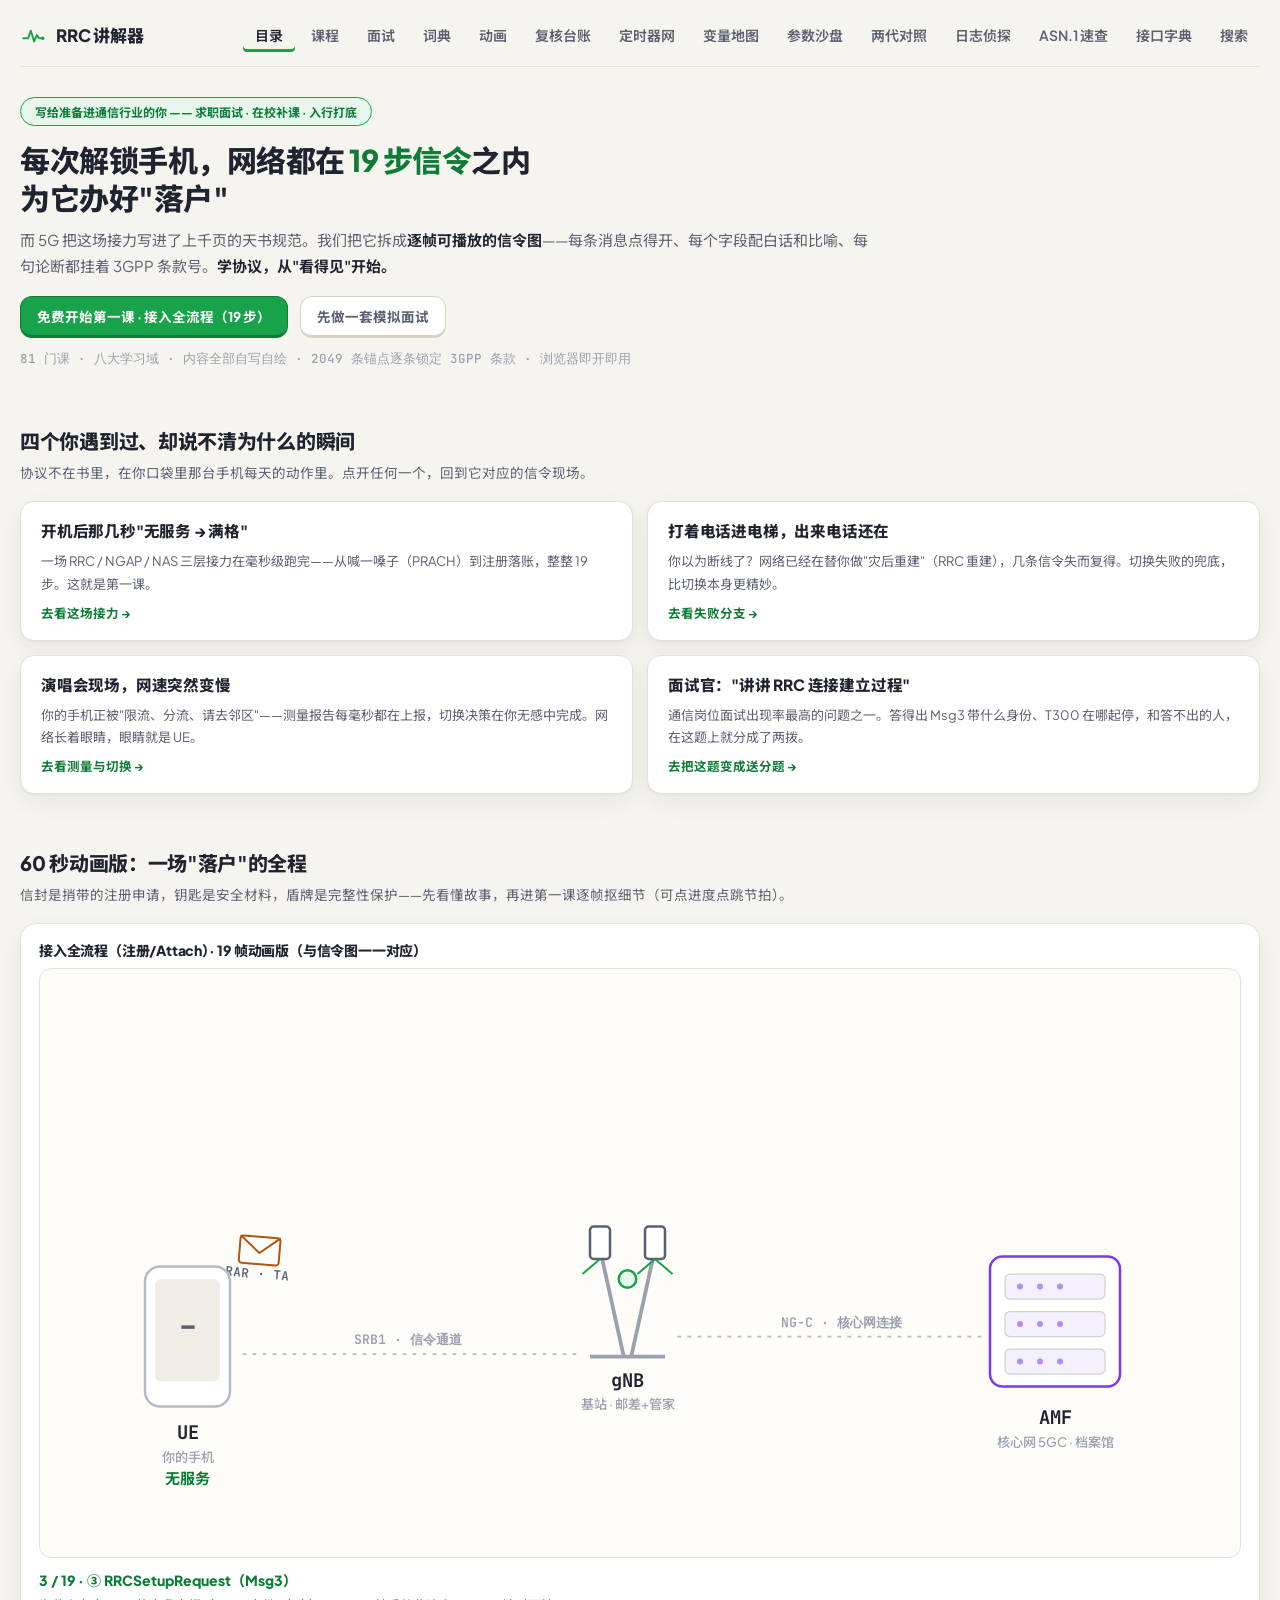
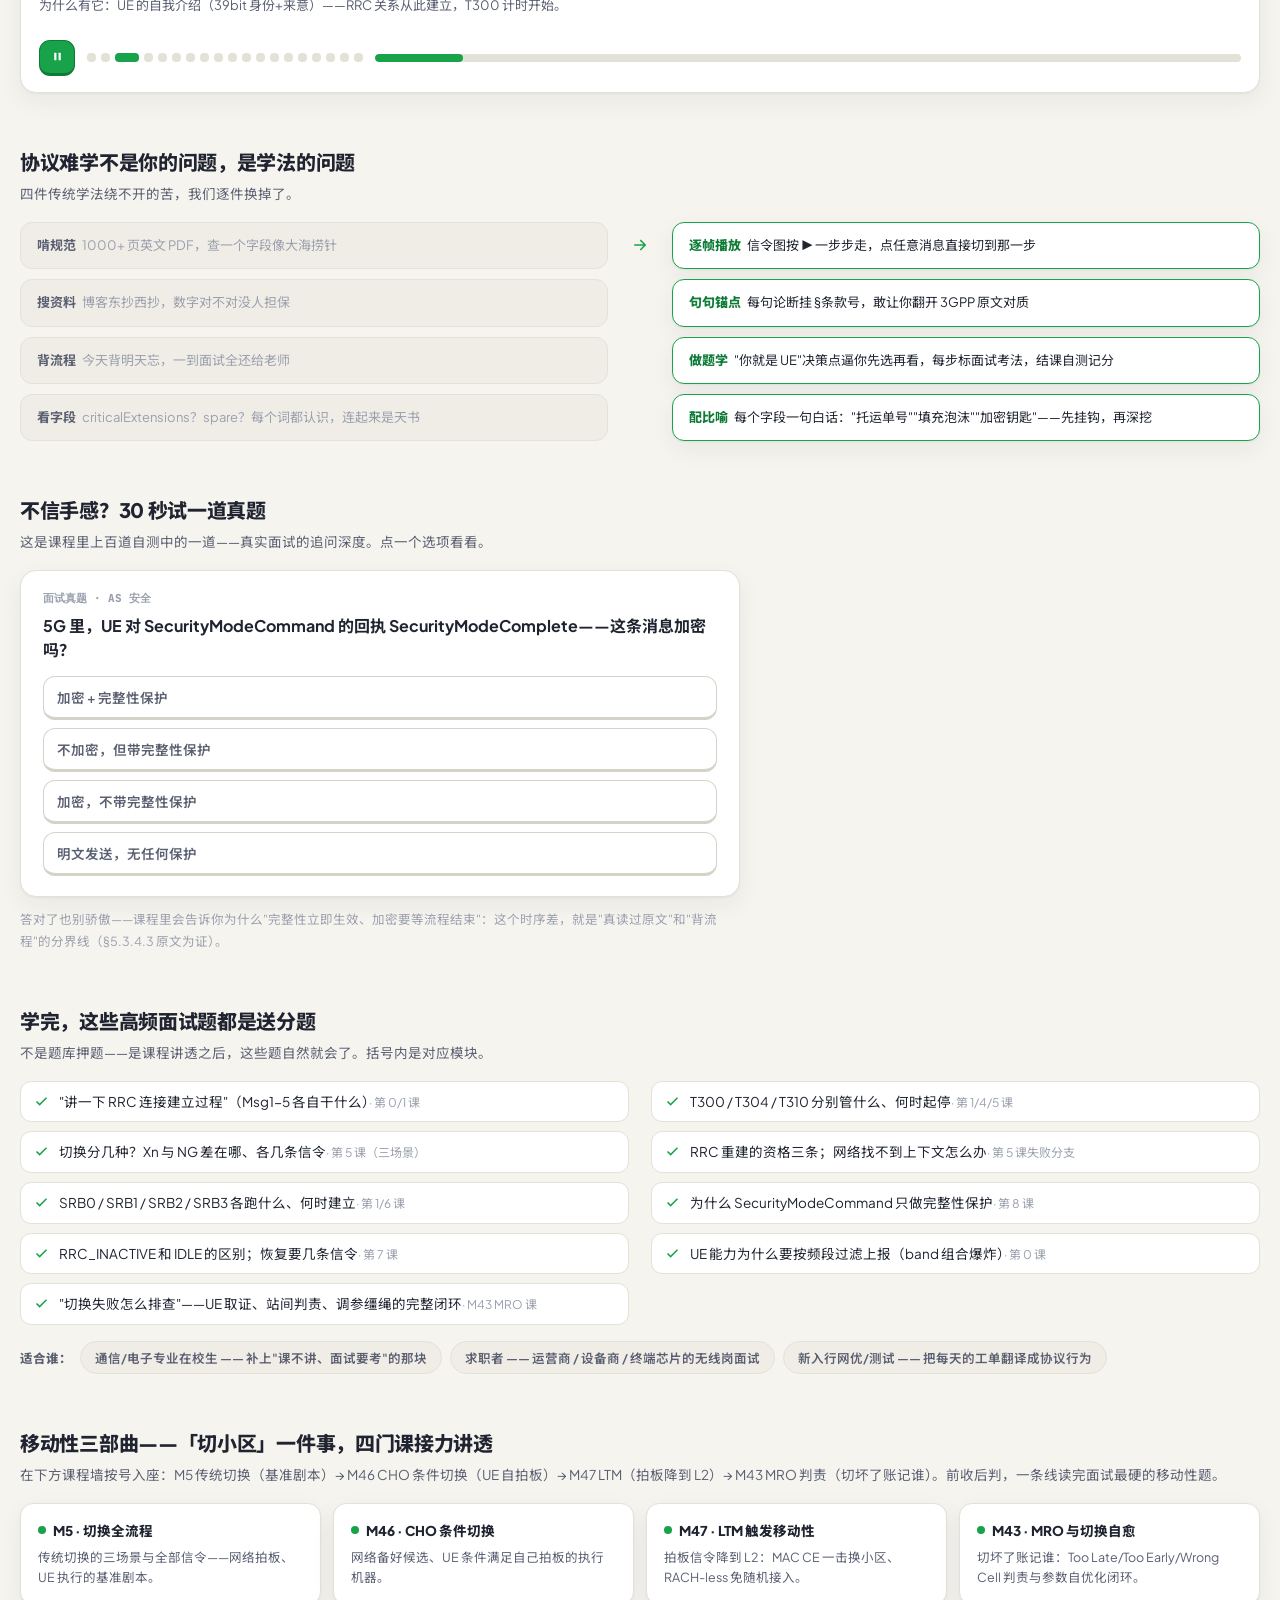
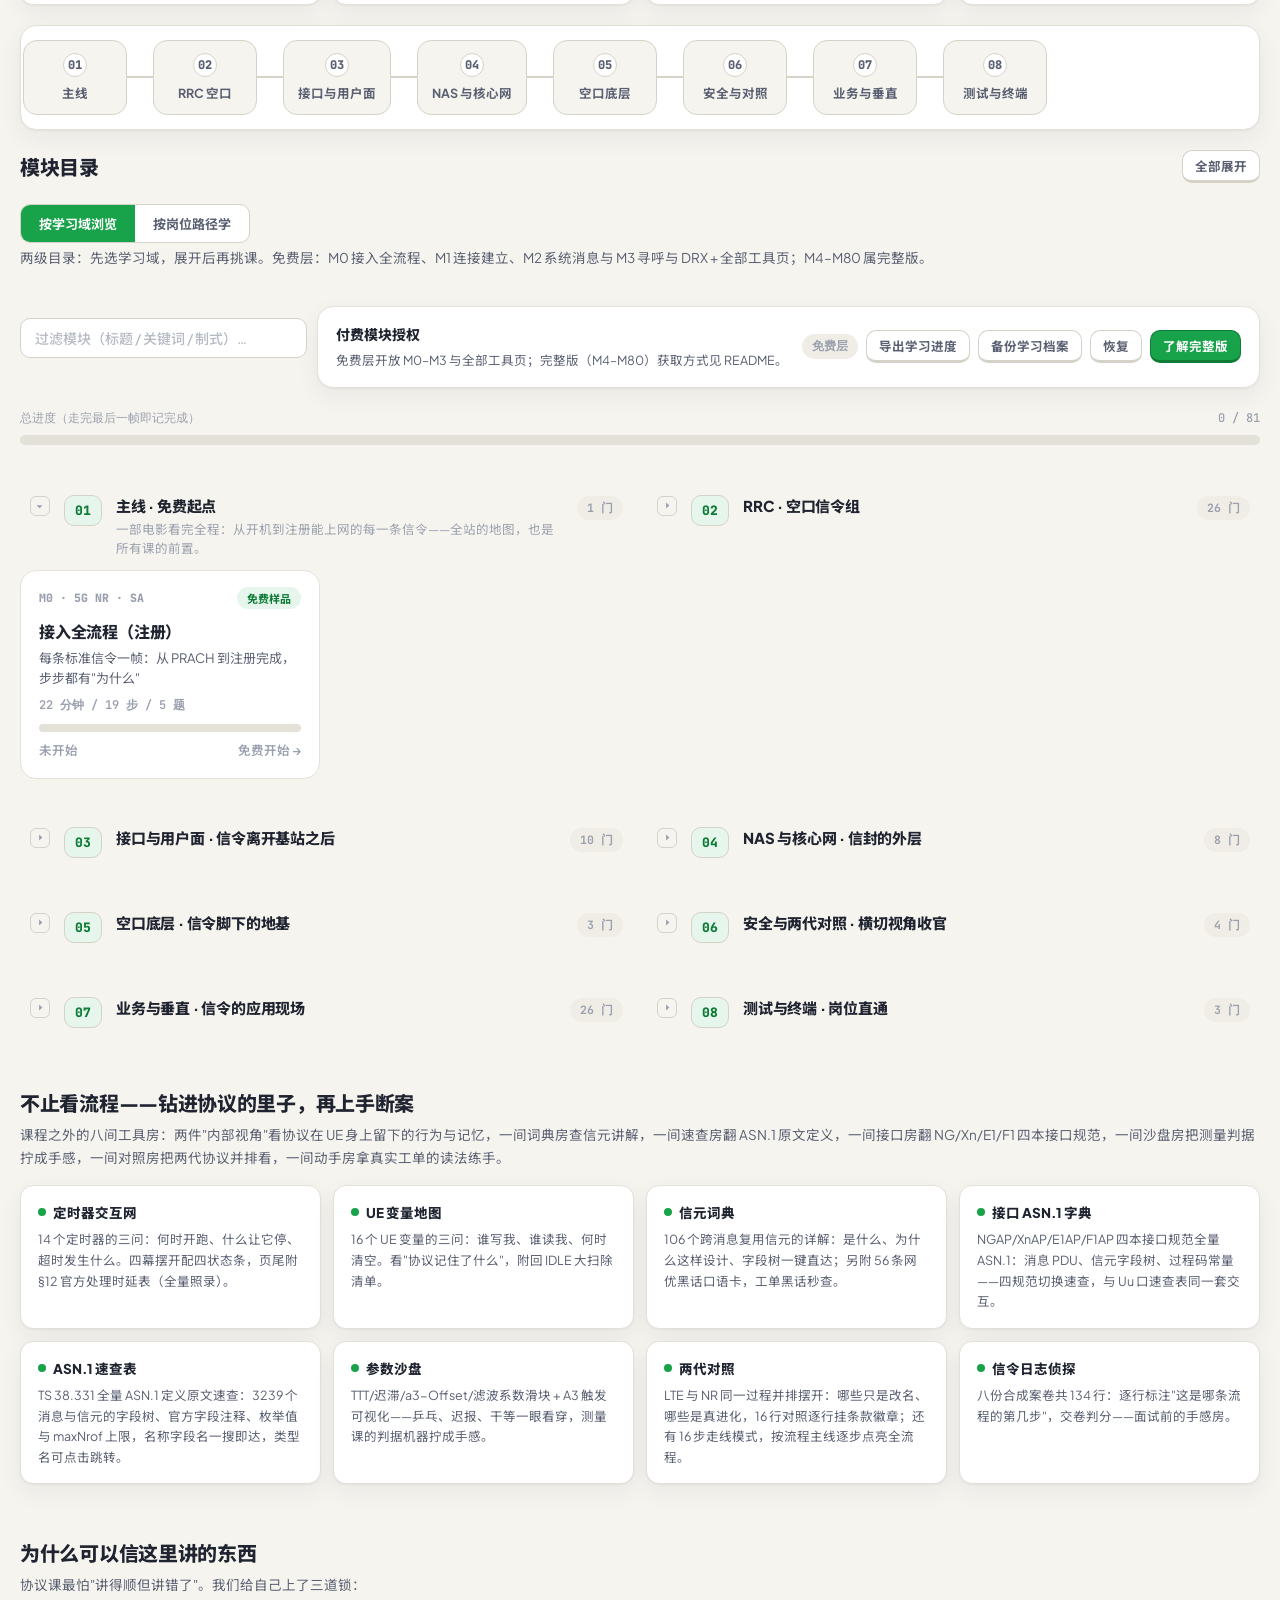
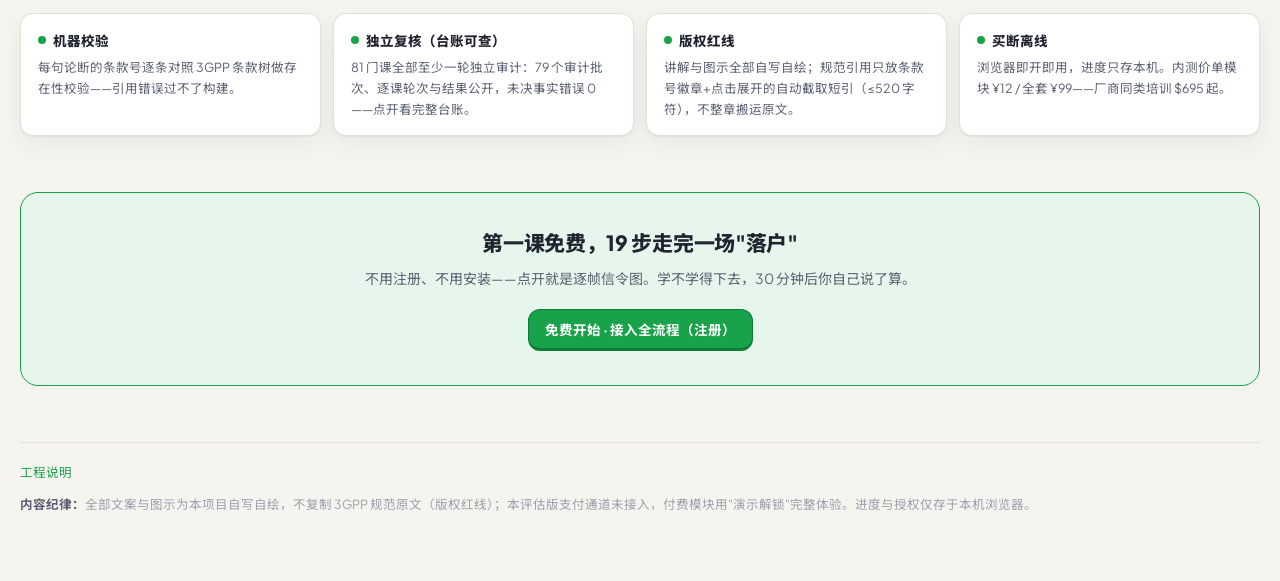
==== commit 4c664b89: "v2.93–v2.95 R9–R11 三轮+R12 收尾：R9 38.304 余债清账（m78 +20 锚 47/m50 +a5 §8 三锚，锚 2021）；R10 事件叶与 SON 收边（m42 +" ====
--- a/index.html
+++ b/index.html
@@ -63,7 +63,7 @@
     <a class="btn primary" href="app.html#ma">免费开始第一课 · 接入全流程（19 步）</a>
     <a class="btn" href="interview.html">先做一套模拟面试</a>
   </div>
-  <div class="meta">81 门课 · 八大学习域 · 内容全部自写自绘 · 1999 条锚点逐条锁定 3GPP 条款 · 浏览器即开即用</div>
+  <div class="meta">81 门课 · 八大学习域 · 内容全部自写自绘 · 2049 条锚点逐条锁定 3GPP 条款 · 浏览器即开即用</div>
 </section>
 
 <!-- ============ 四个"你遇到过"的瞬间 ============ -->
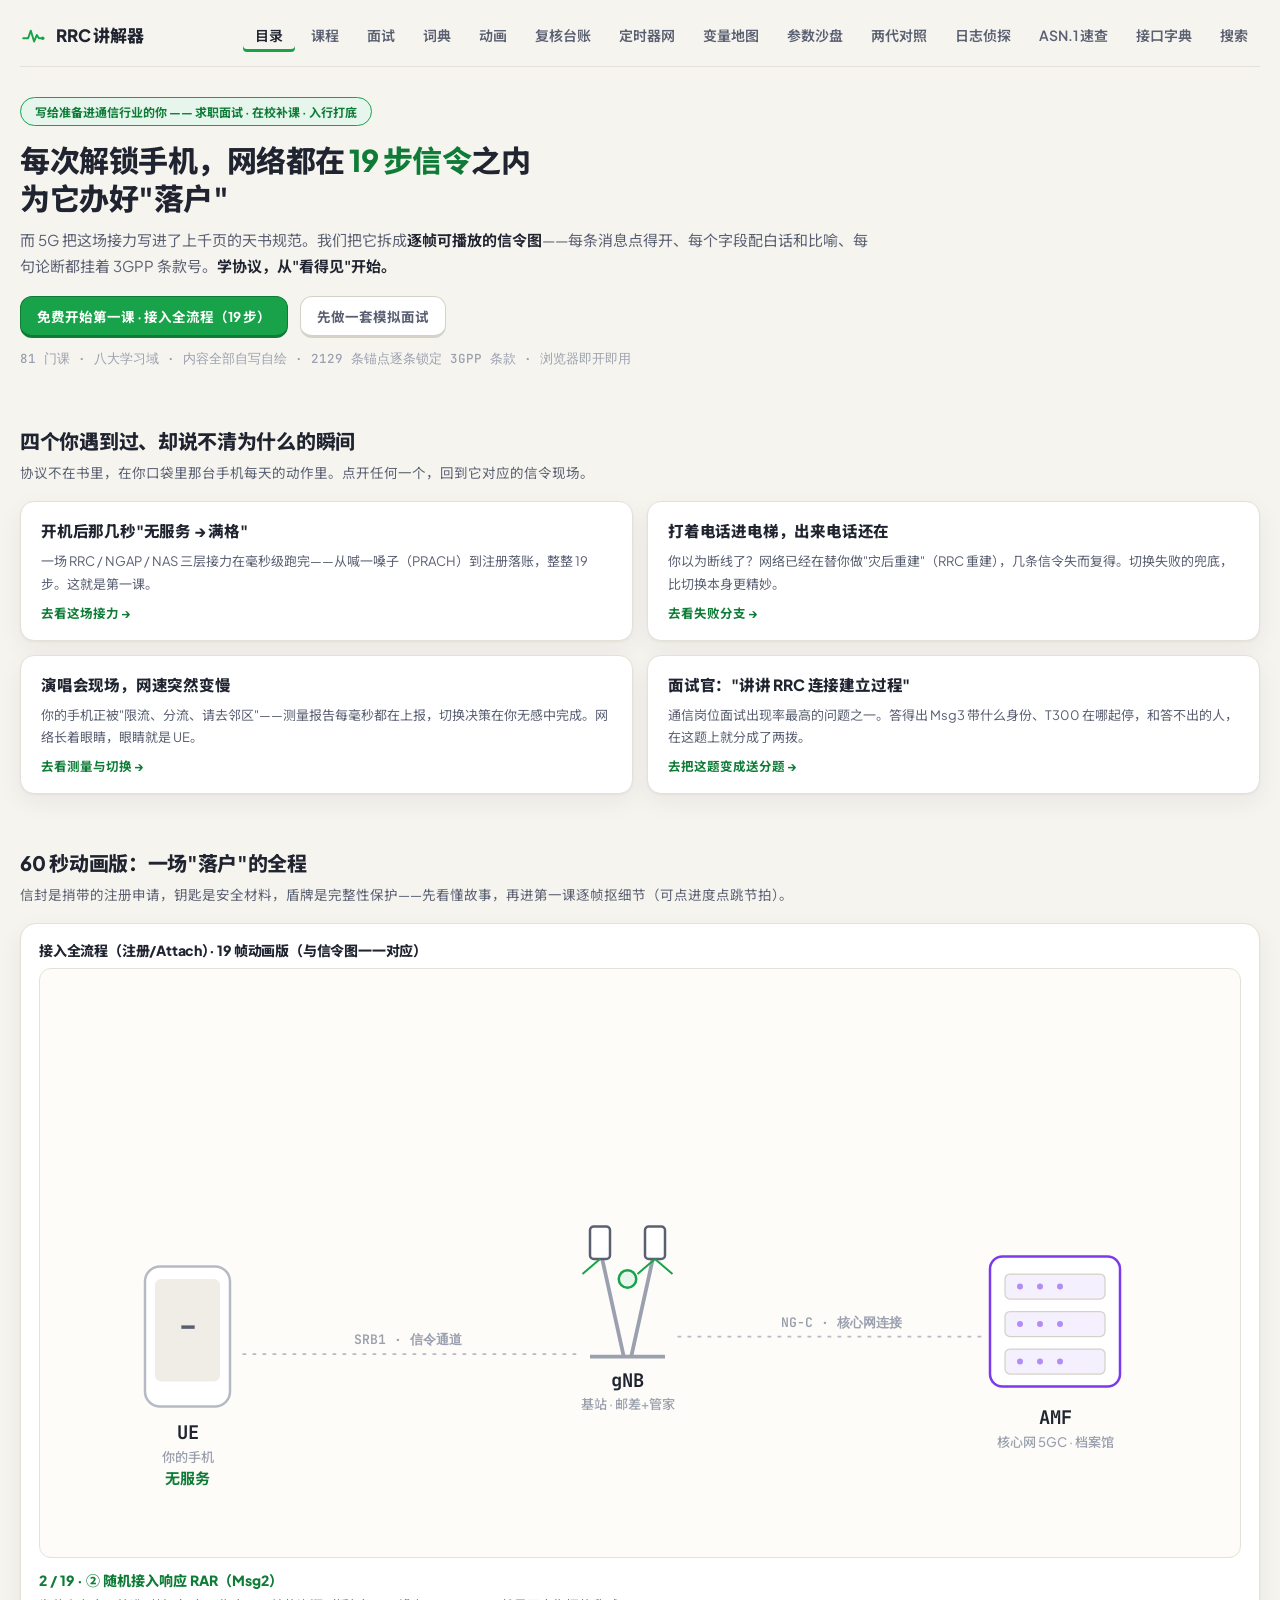
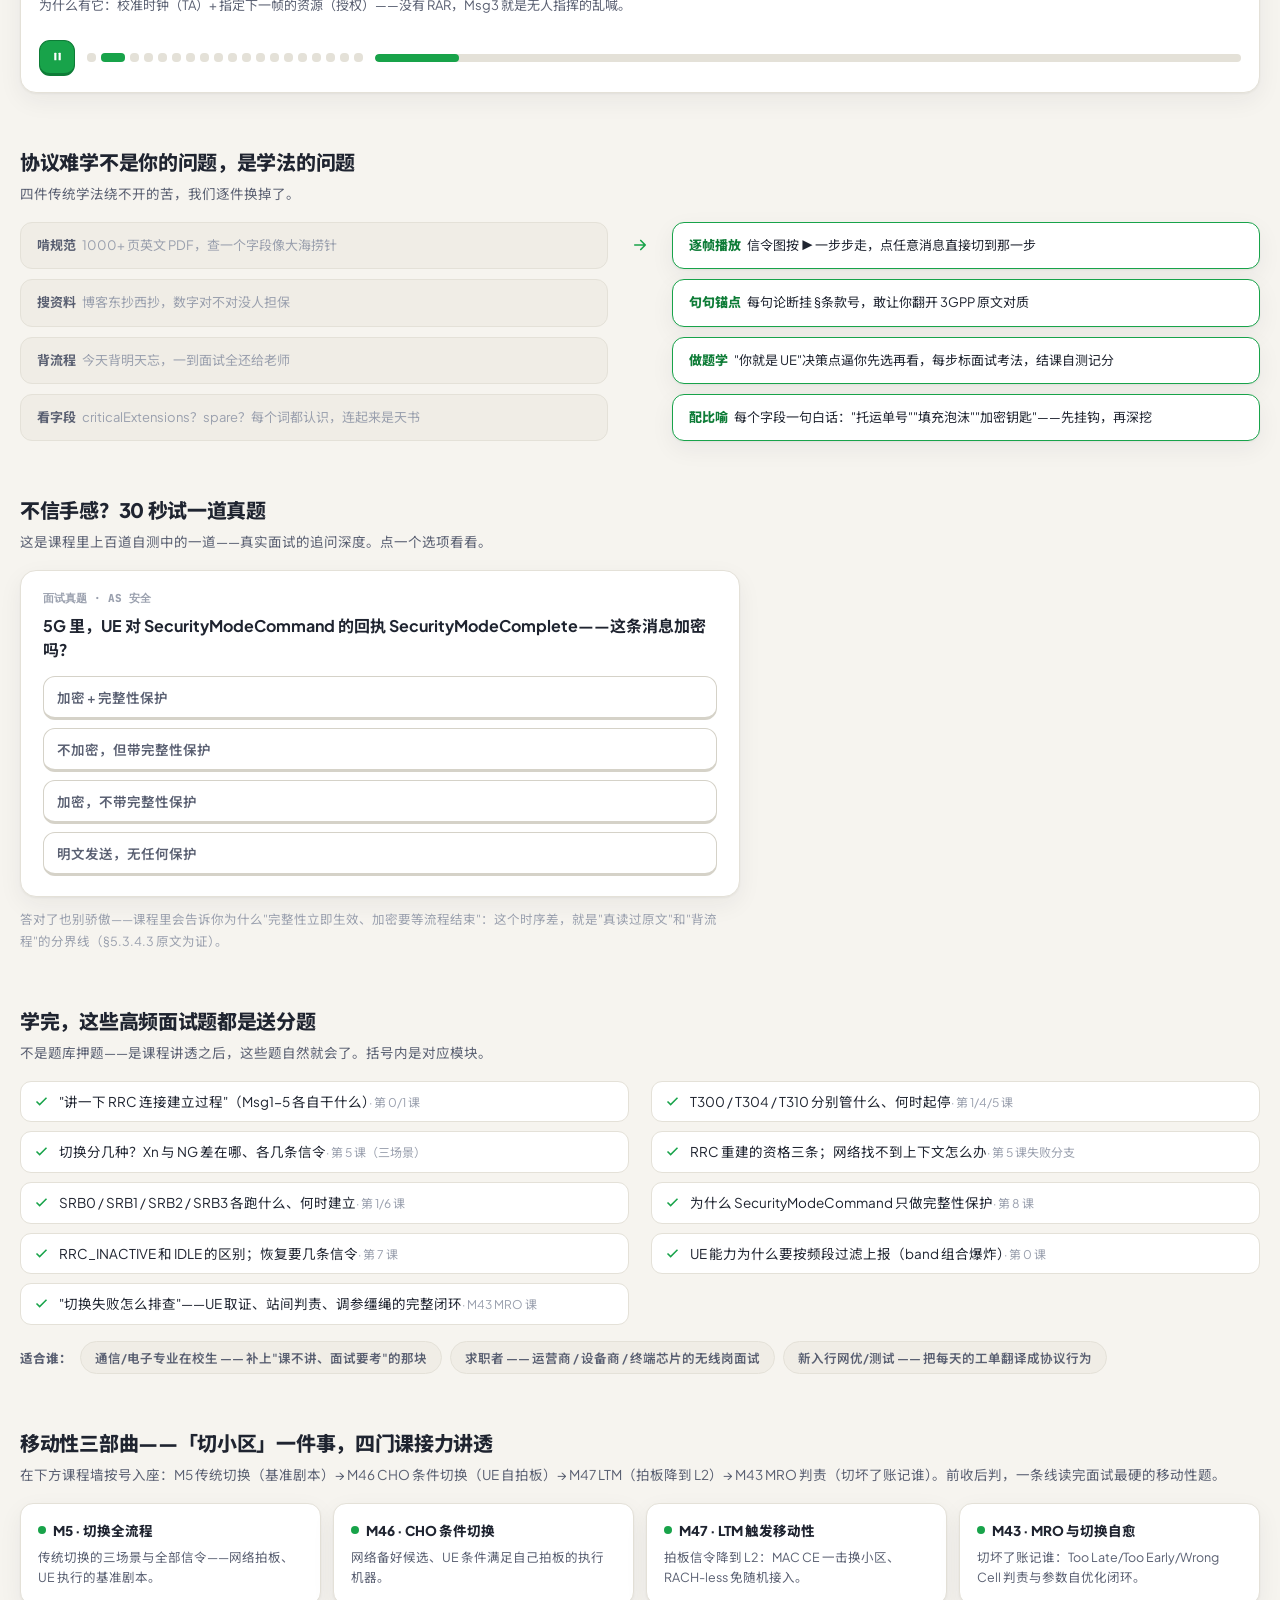
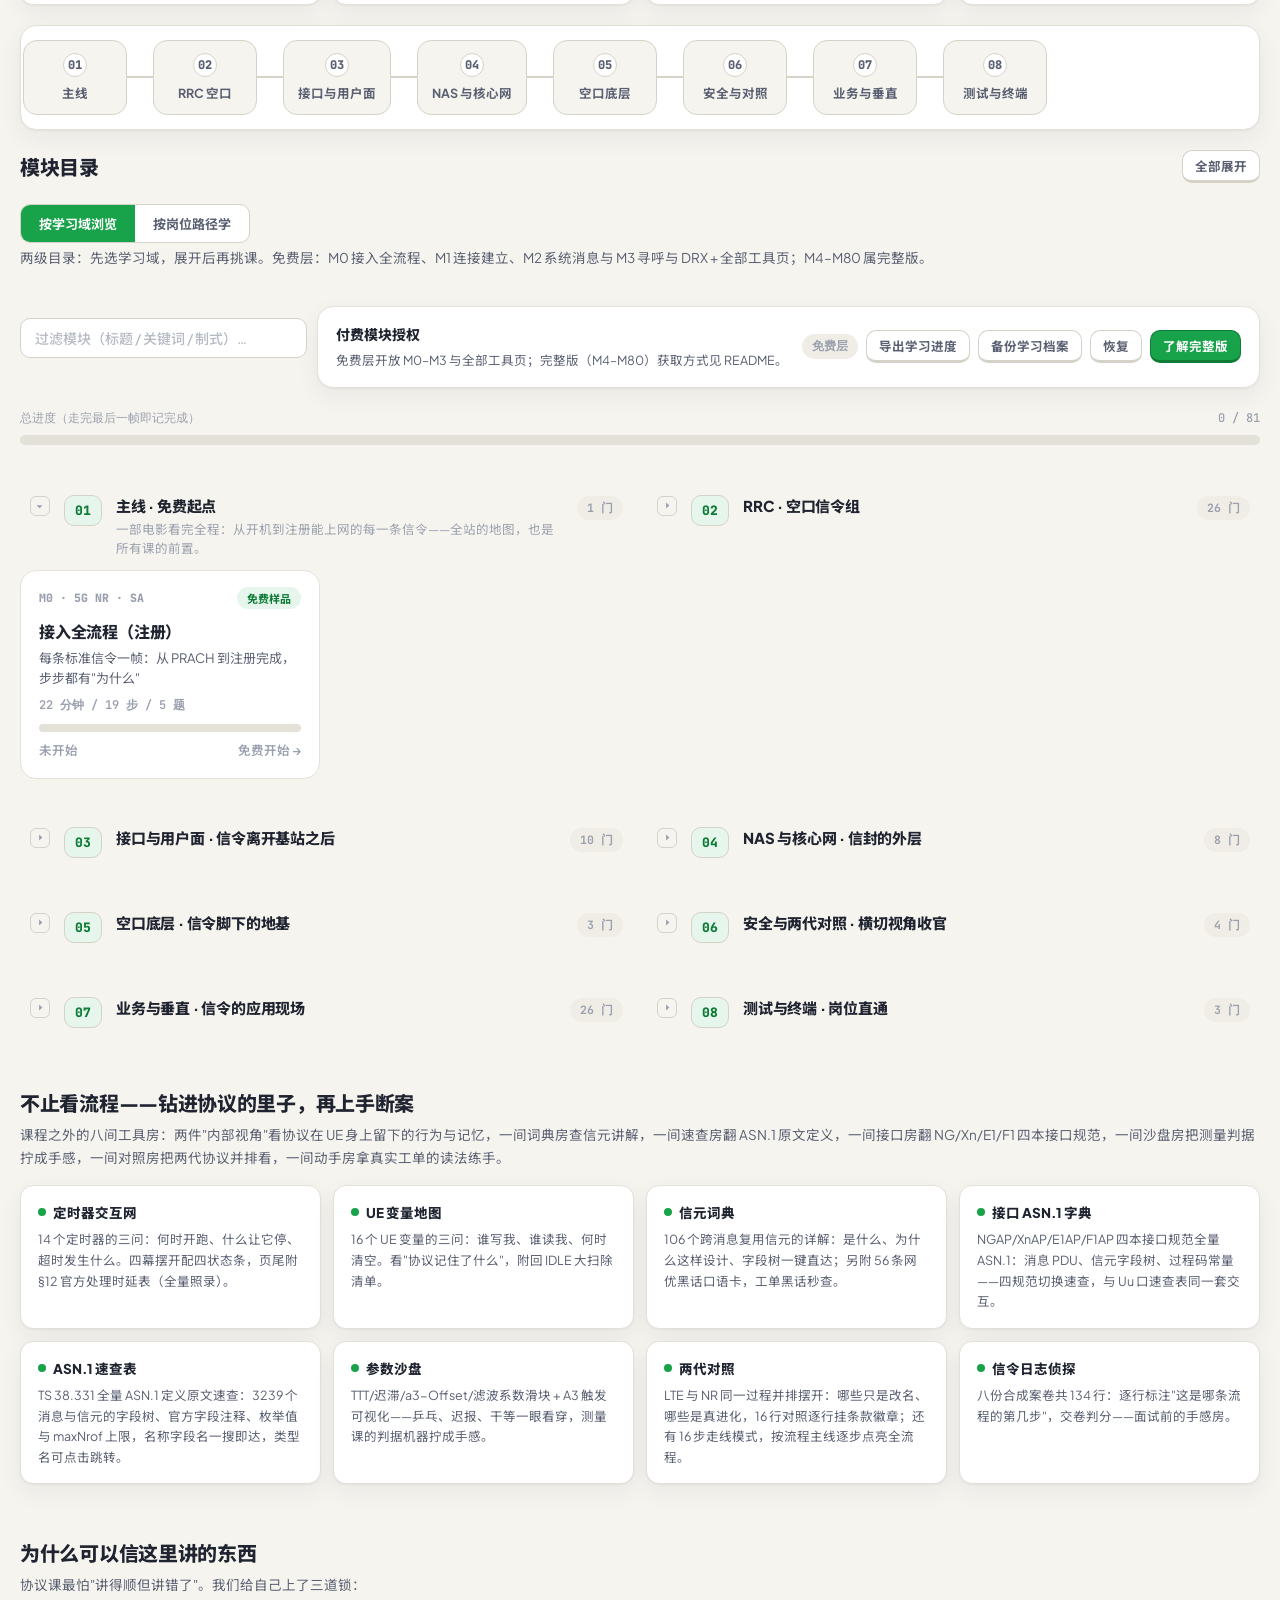
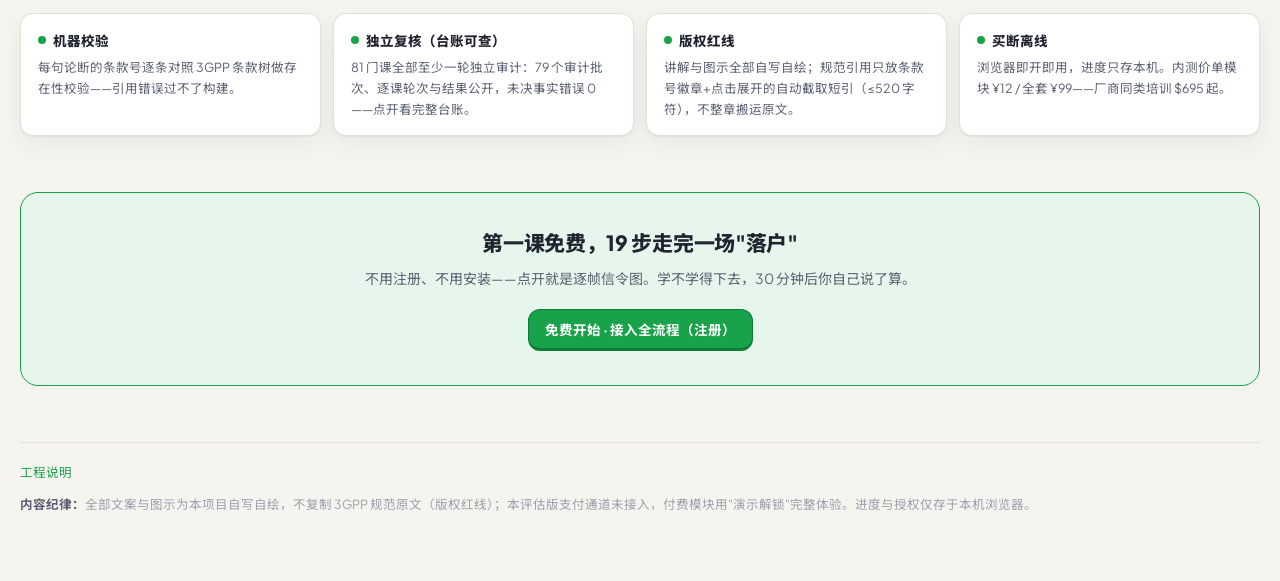
==== commit 59e7bf6c: "v2.96-v2.99 v57 四轮：R1 38.300 架构/IAB/BAP 清边（+26 锚 2049→2075）；R2 §9 移动性过程面与接口初始化（+19→2094）；R3 MBS 裁决反转" ====
--- a/index.html
+++ b/index.html
@@ -63,7 +63,7 @@
     <a class="btn primary" href="app.html#ma">免费开始第一课 · 接入全流程（19 步）</a>
     <a class="btn" href="interview.html">先做一套模拟面试</a>
   </div>
-  <div class="meta">81 门课 · 八大学习域 · 内容全部自写自绘 · 2049 条锚点逐条锁定 3GPP 条款 · 浏览器即开即用</div>
+  <div class="meta">81 门课 · 八大学习域 · 内容全部自写自绘 · 2129 条锚点逐条锁定 3GPP 条款 · 浏览器即开即用</div>
 </section>
 
 <!-- ============ 四个"你遇到过"的瞬间 ============ -->
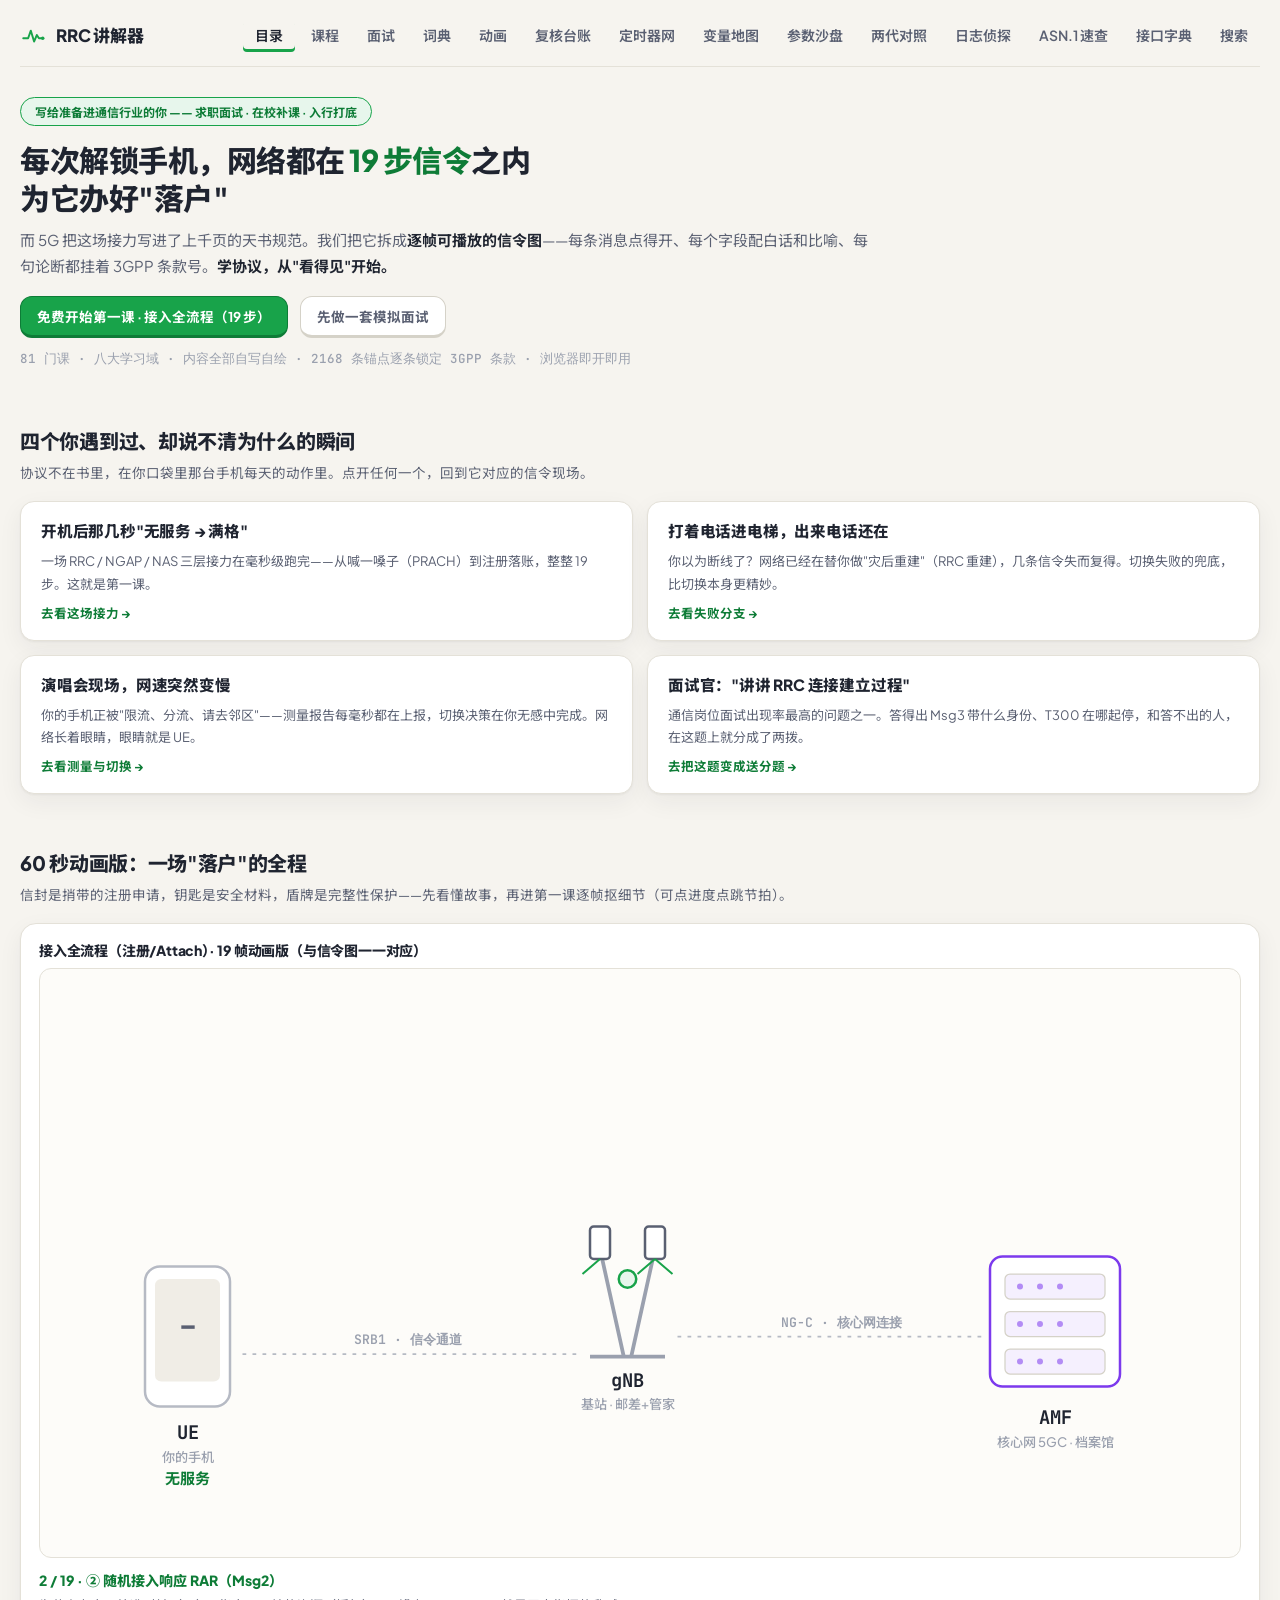
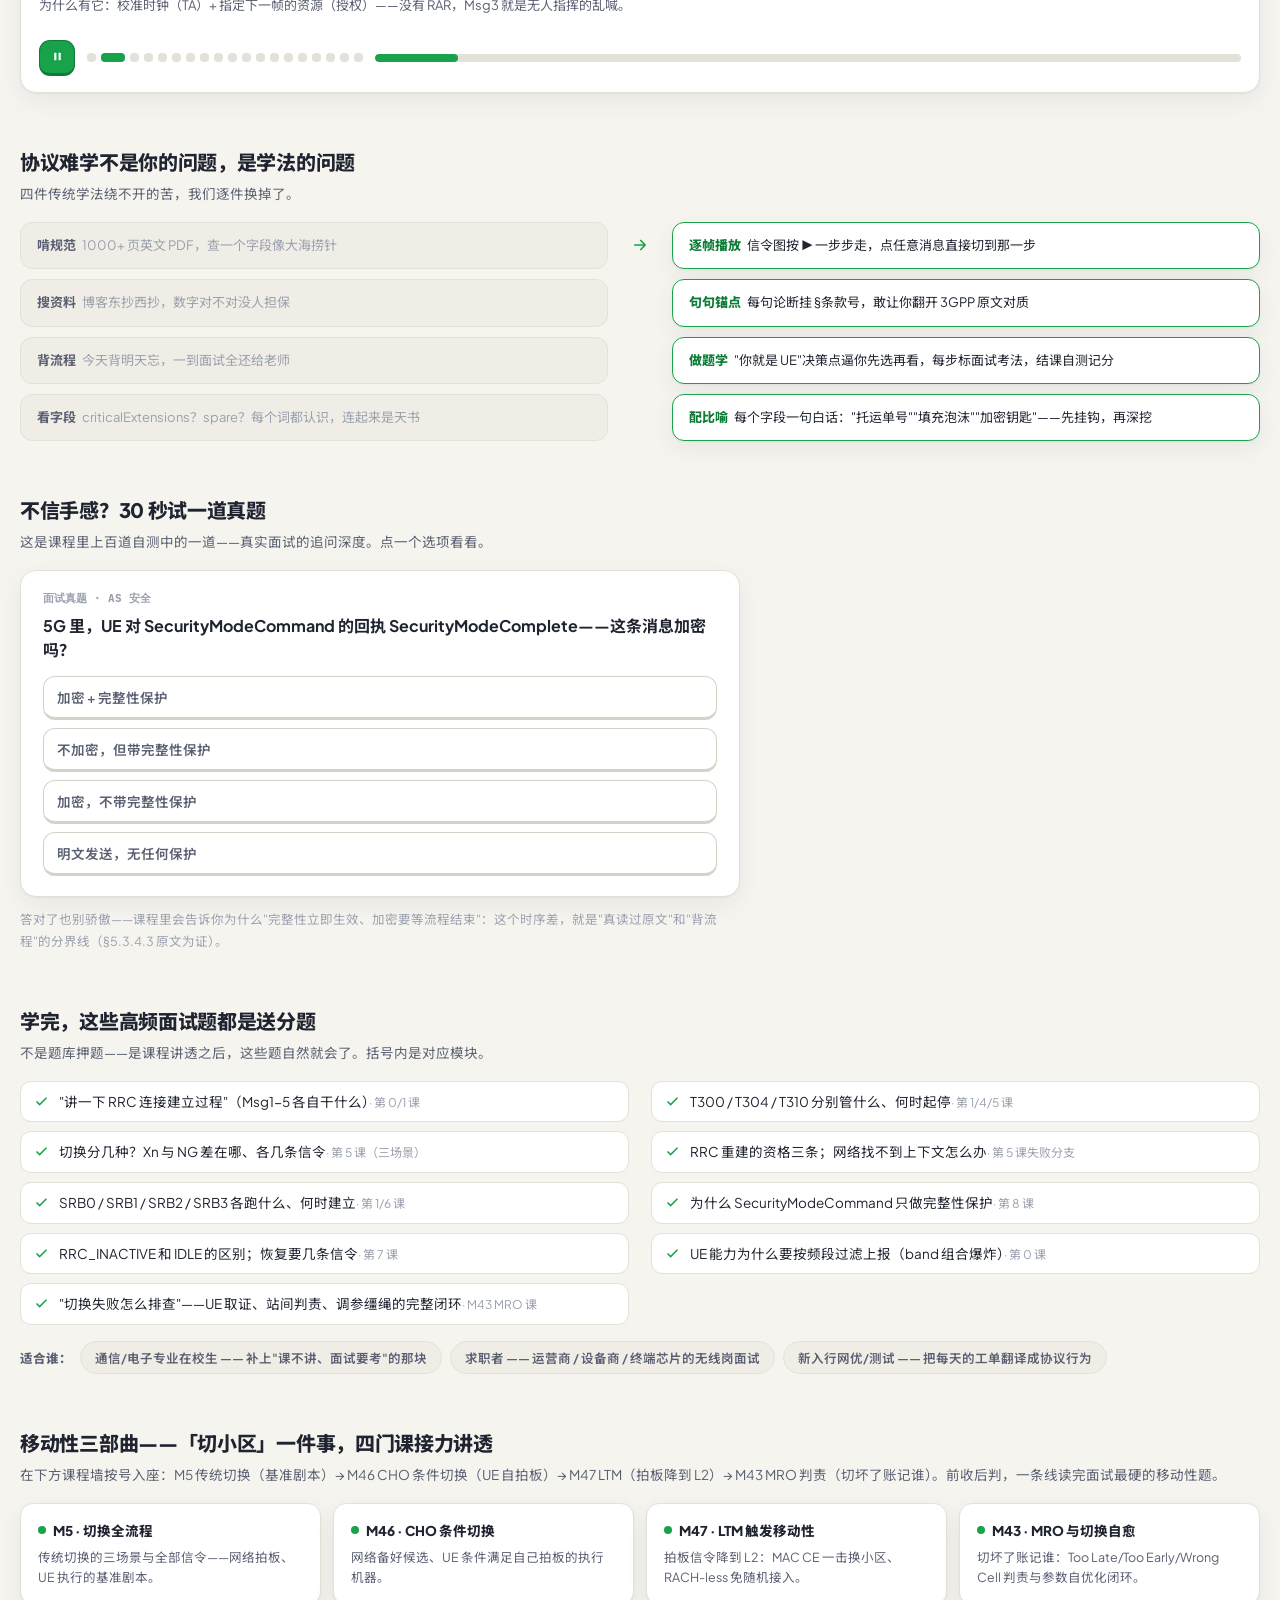
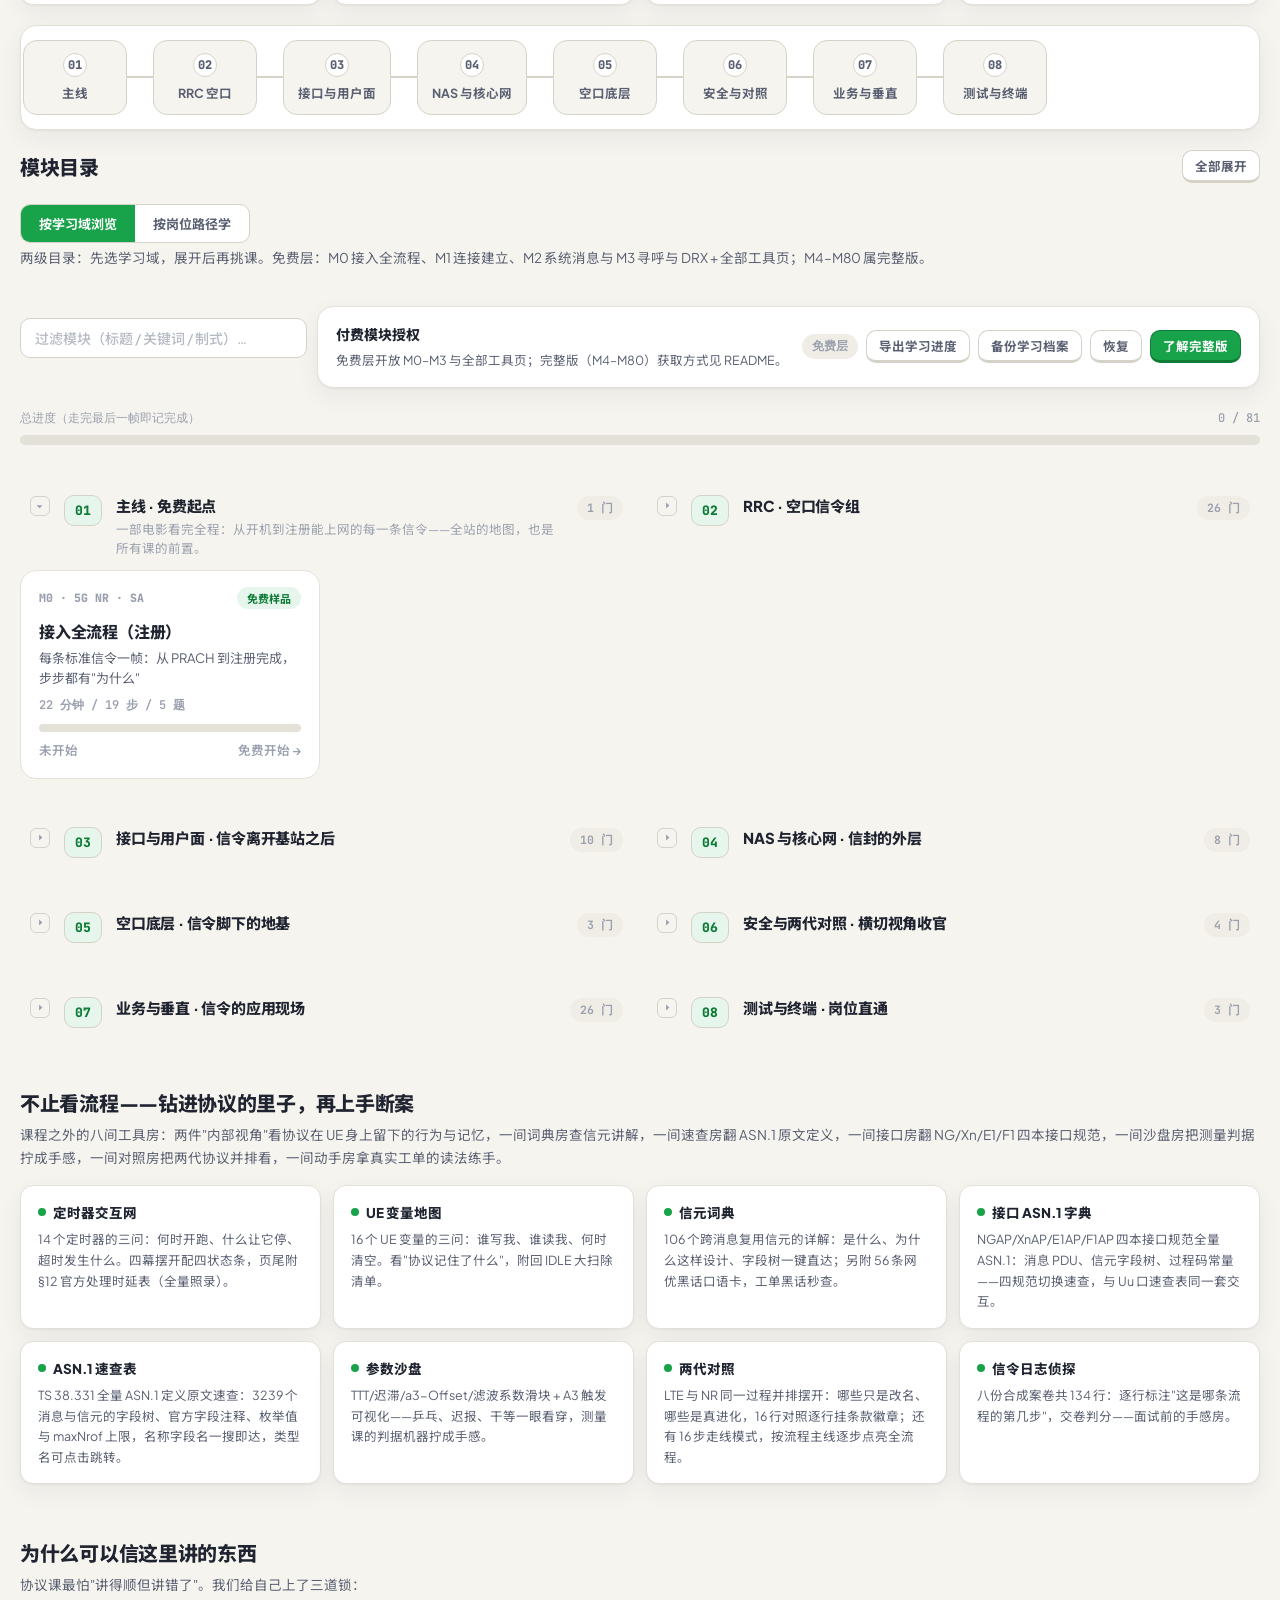
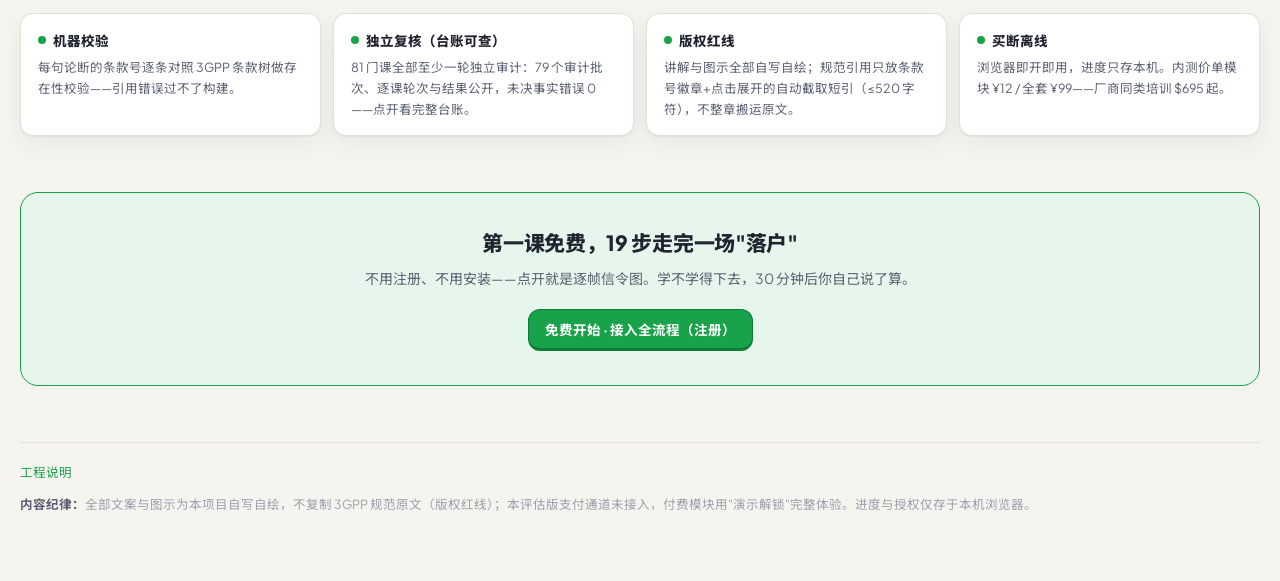
==== commit c6f27bf0: "v3.00-v3.02 v58 三轮：R1 SL 自身过程收编与聚合父族记档（聚合检测裁决反转 34 条目录壳记档，m68 reconf+m72 sync +3 锚 2132）；R2 §10 调度器全" ====
--- a/index.html
+++ b/index.html
@@ -63,7 +63,7 @@
     <a class="btn primary" href="app.html#ma">免费开始第一课 · 接入全流程（19 步）</a>
     <a class="btn" href="interview.html">先做一套模拟面试</a>
   </div>
-  <div class="meta">81 门课 · 八大学习域 · 内容全部自写自绘 · 2129 条锚点逐条锁定 3GPP 条款 · 浏览器即开即用</div>
+  <div class="meta">81 门课 · 八大学习域 · 内容全部自写自绘 · 2168 条锚点逐条锁定 3GPP 条款 · 浏览器即开即用</div>
 </section>
 
 <!-- ============ 四个"你遇到过"的瞬间 ============ -->
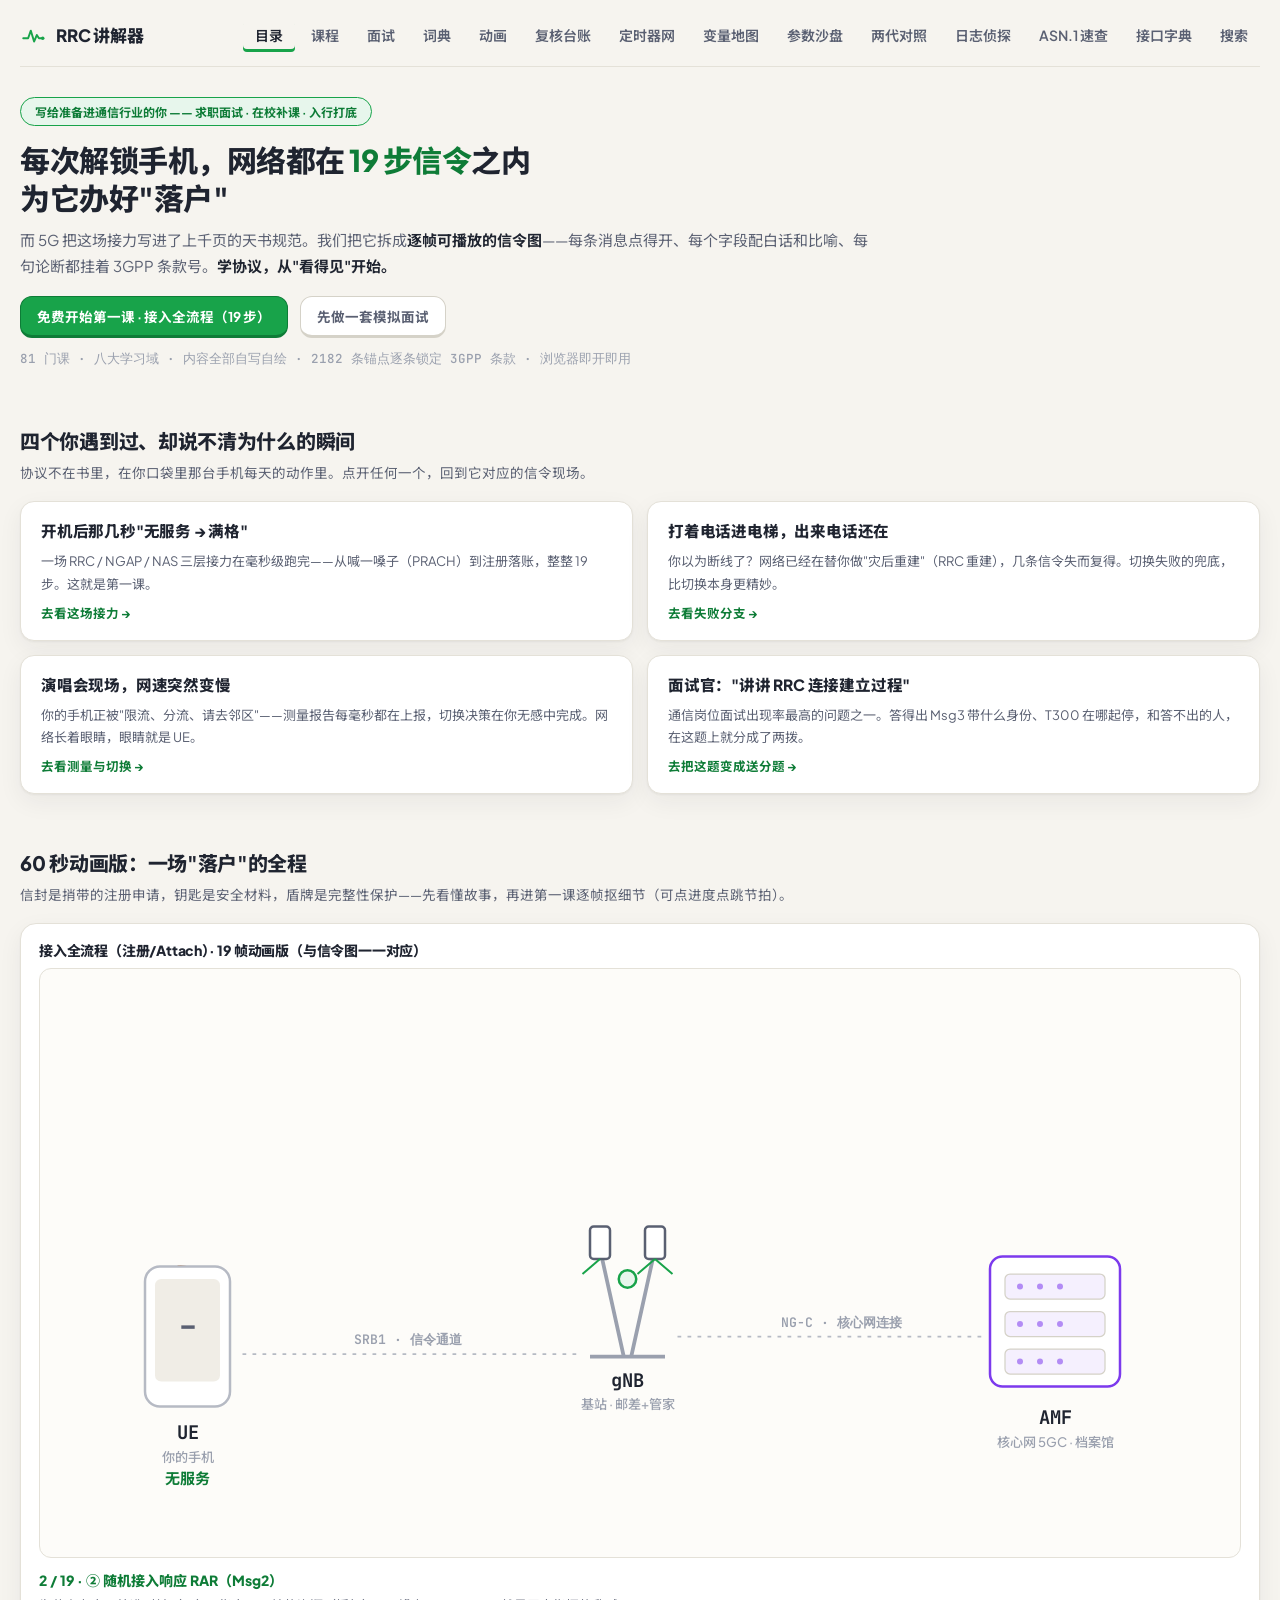
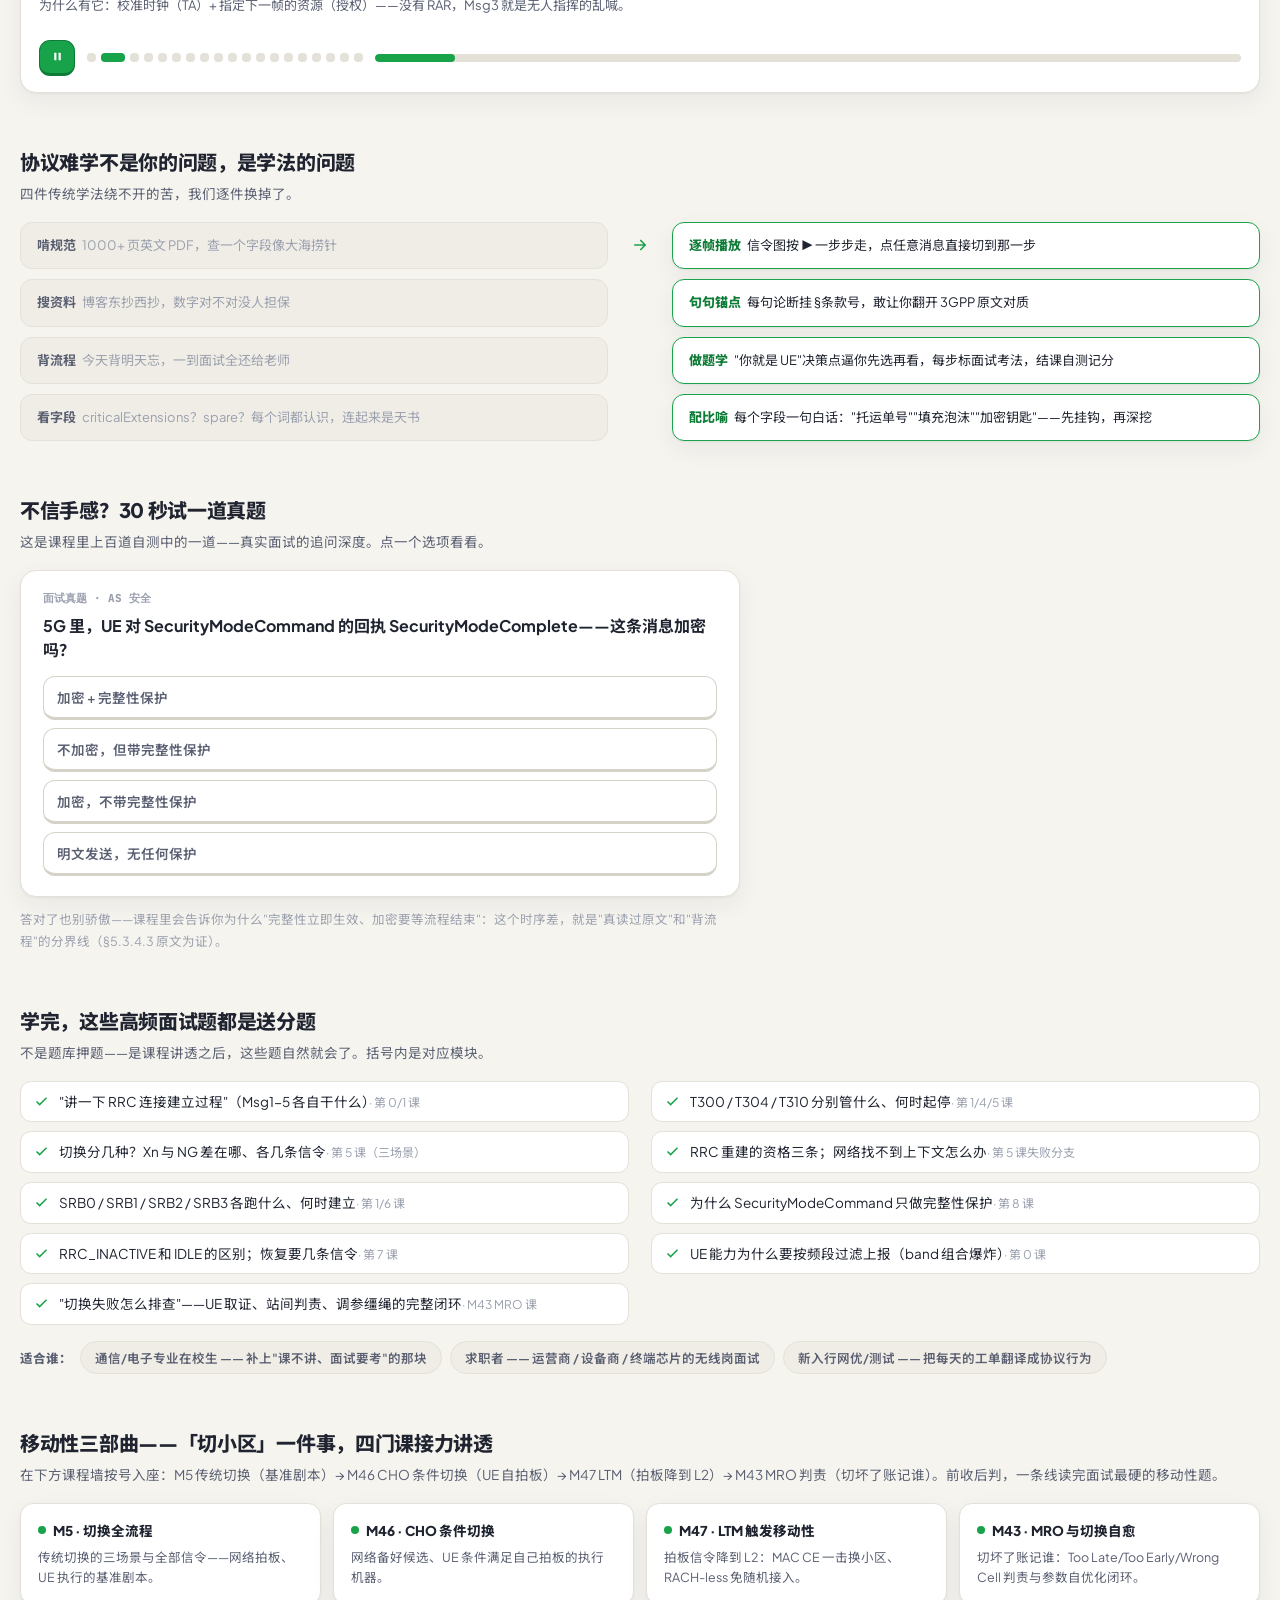
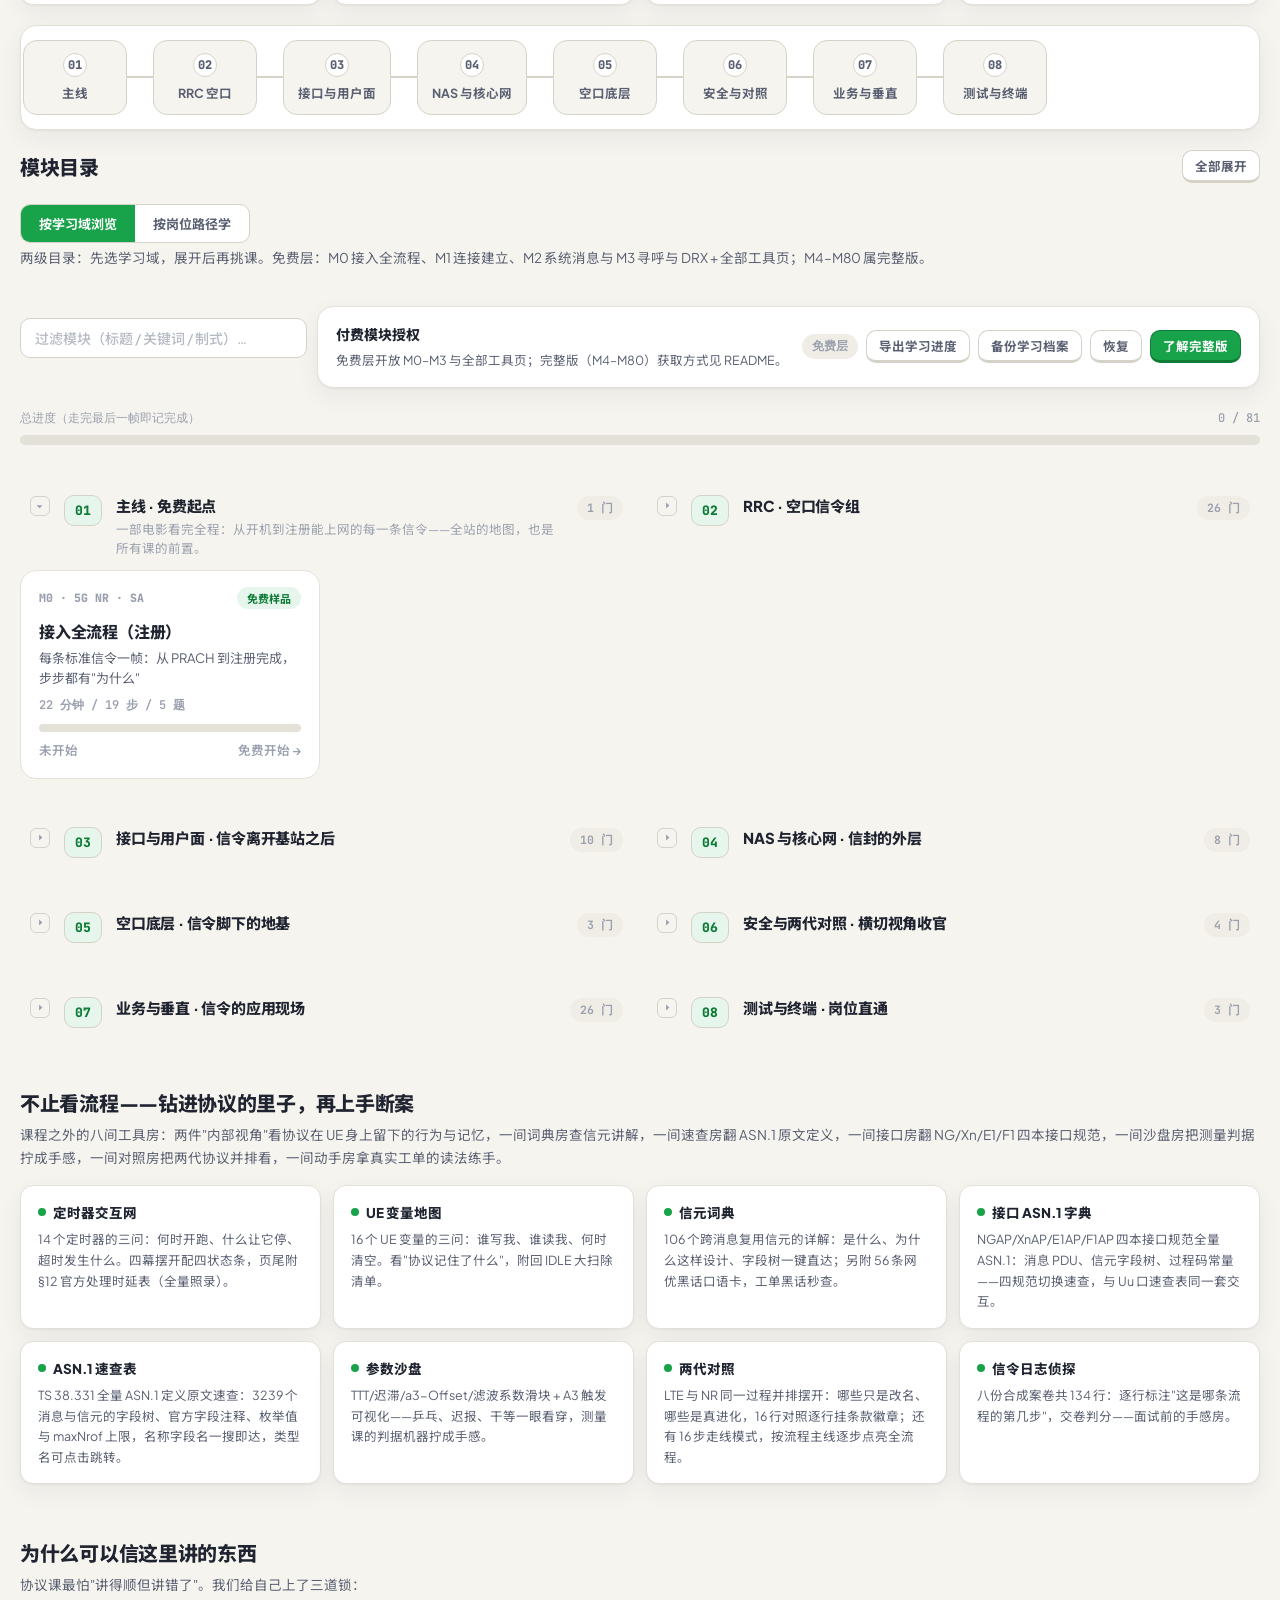
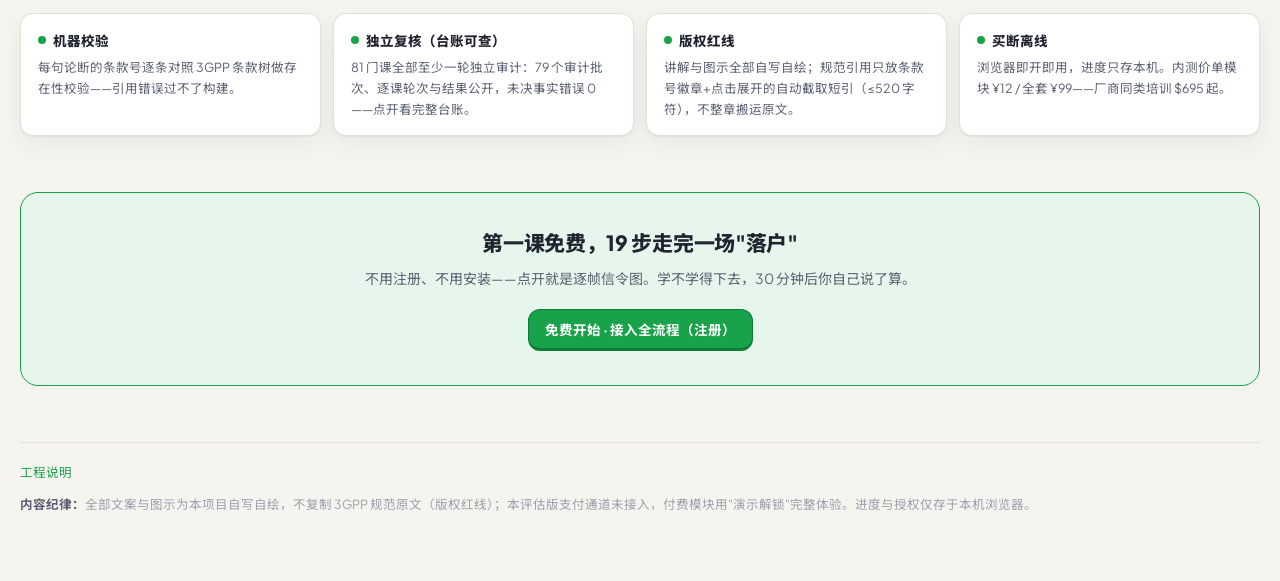
==== commit b90f11f3: "v3.03-v3.05 v59 三轮：R1 UE Assistance 巨叶细分（m76 ua 幕 +2 锚 2170，兑现 v58 细分承诺；check_m76 失修校准并接入 run-node 护" ====
--- a/index.html
+++ b/index.html
@@ -63,7 +63,7 @@
     <a class="btn primary" href="app.html#ma">免费开始第一课 · 接入全流程（19 步）</a>
     <a class="btn" href="interview.html">先做一套模拟面试</a>
   </div>
-  <div class="meta">81 门课 · 八大学习域 · 内容全部自写自绘 · 2168 条锚点逐条锁定 3GPP 条款 · 浏览器即开即用</div>
+  <div class="meta">81 门课 · 八大学习域 · 内容全部自写自绘 · 2182 条锚点逐条锁定 3GPP 条款 · 浏览器即开即用</div>
 </section>
 
 <!-- ============ 四个"你遇到过"的瞬间 ============ -->
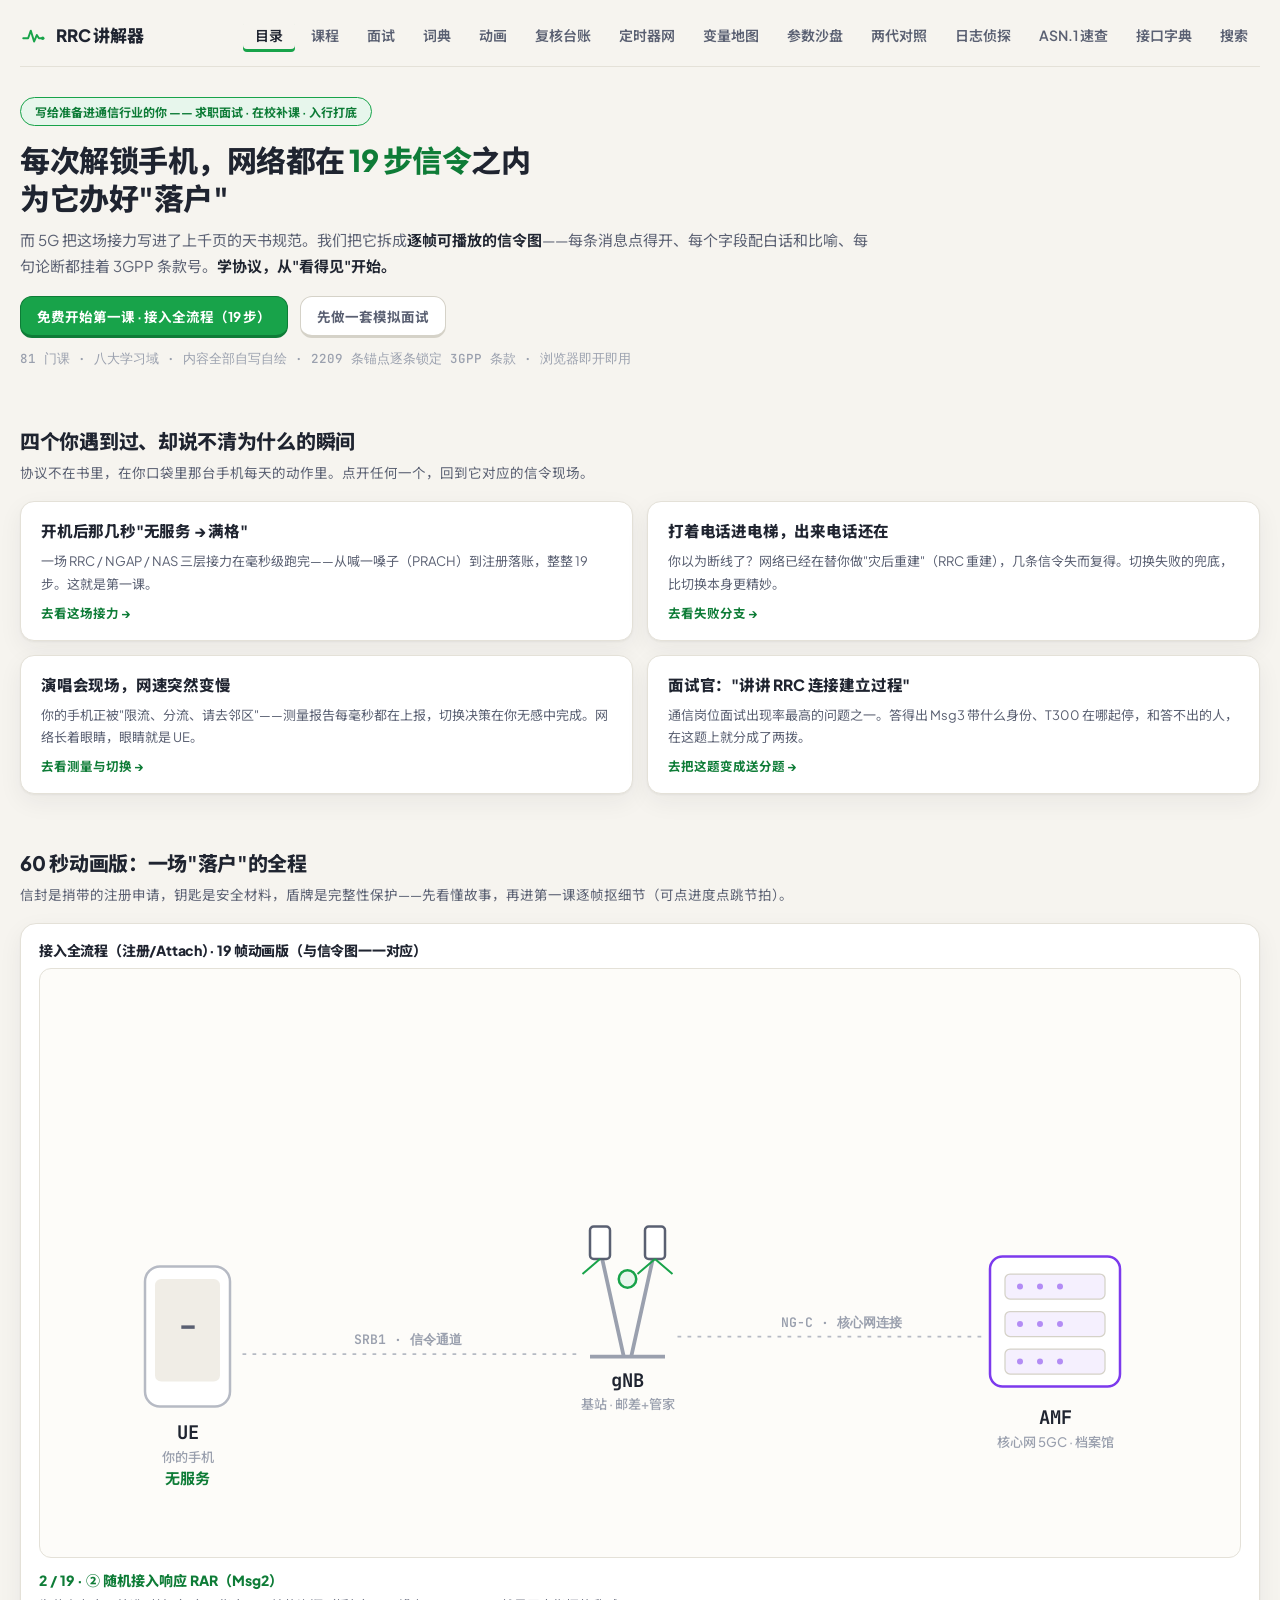
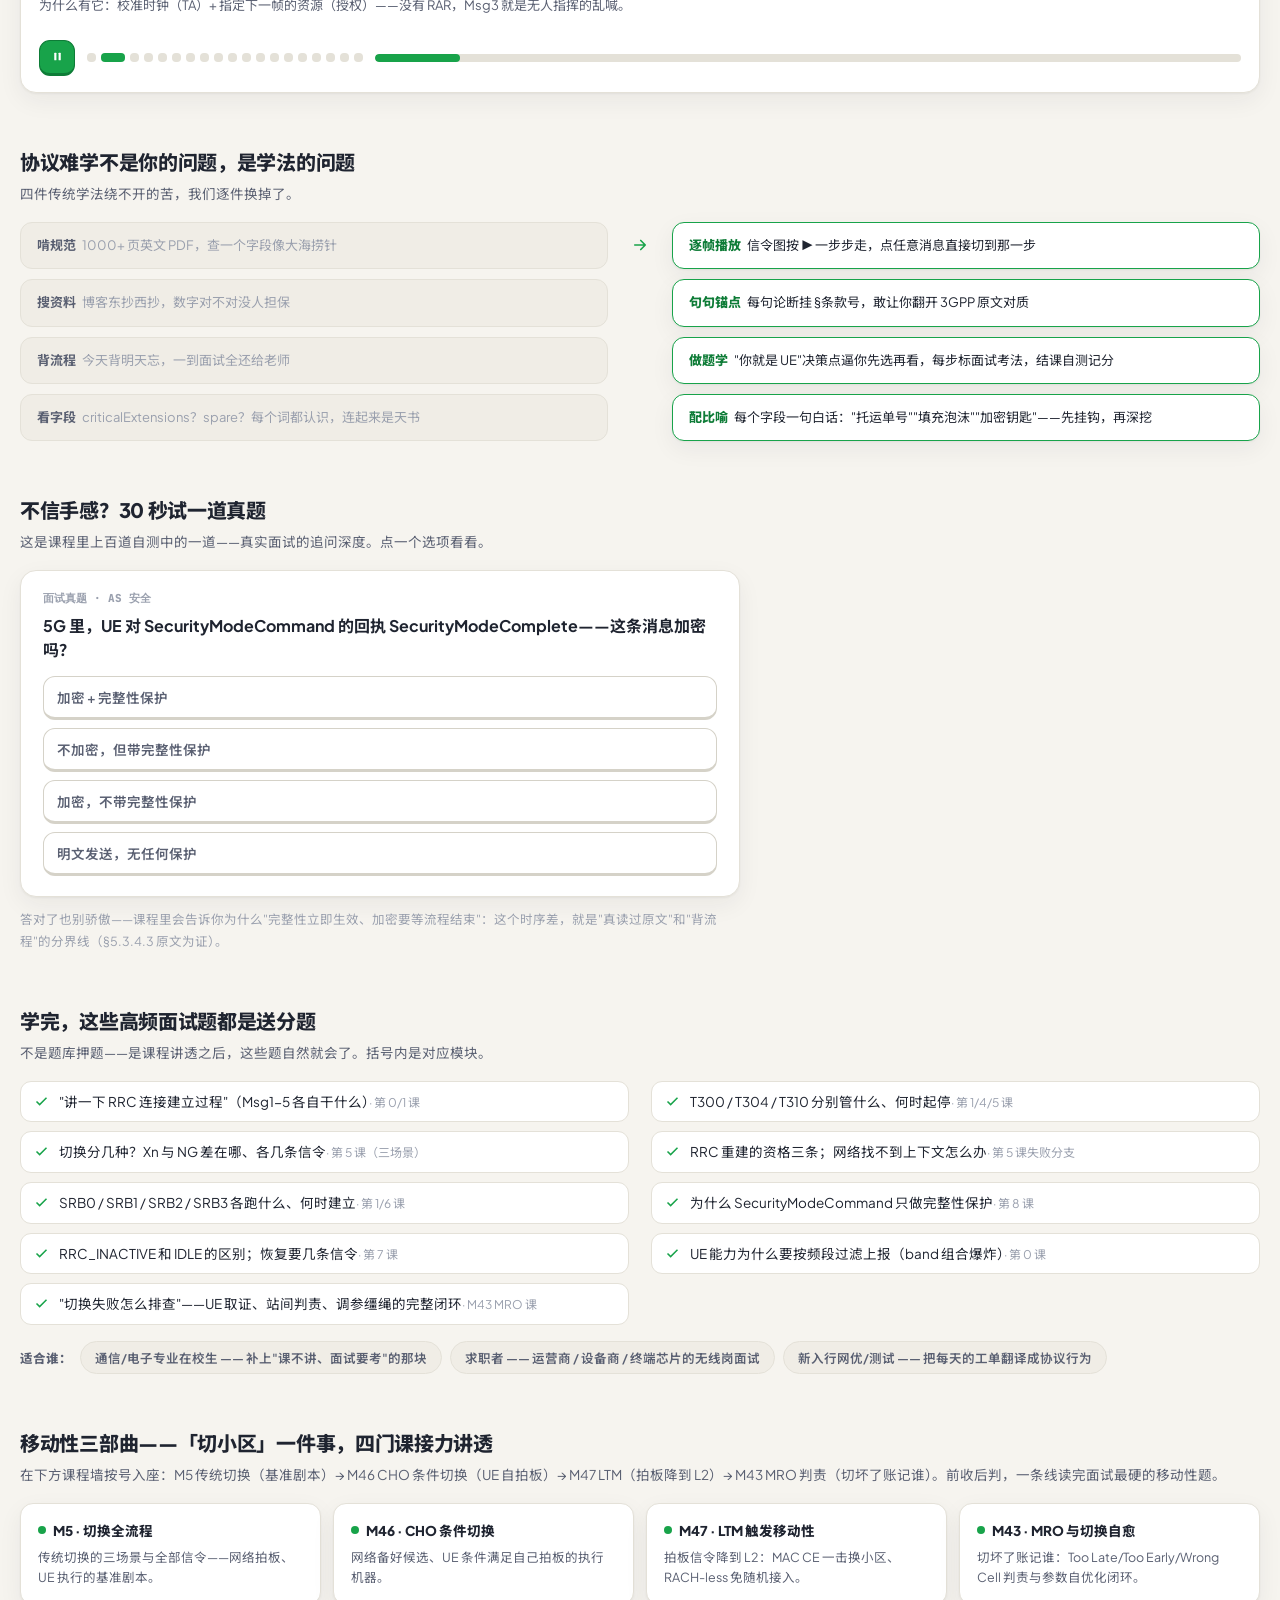
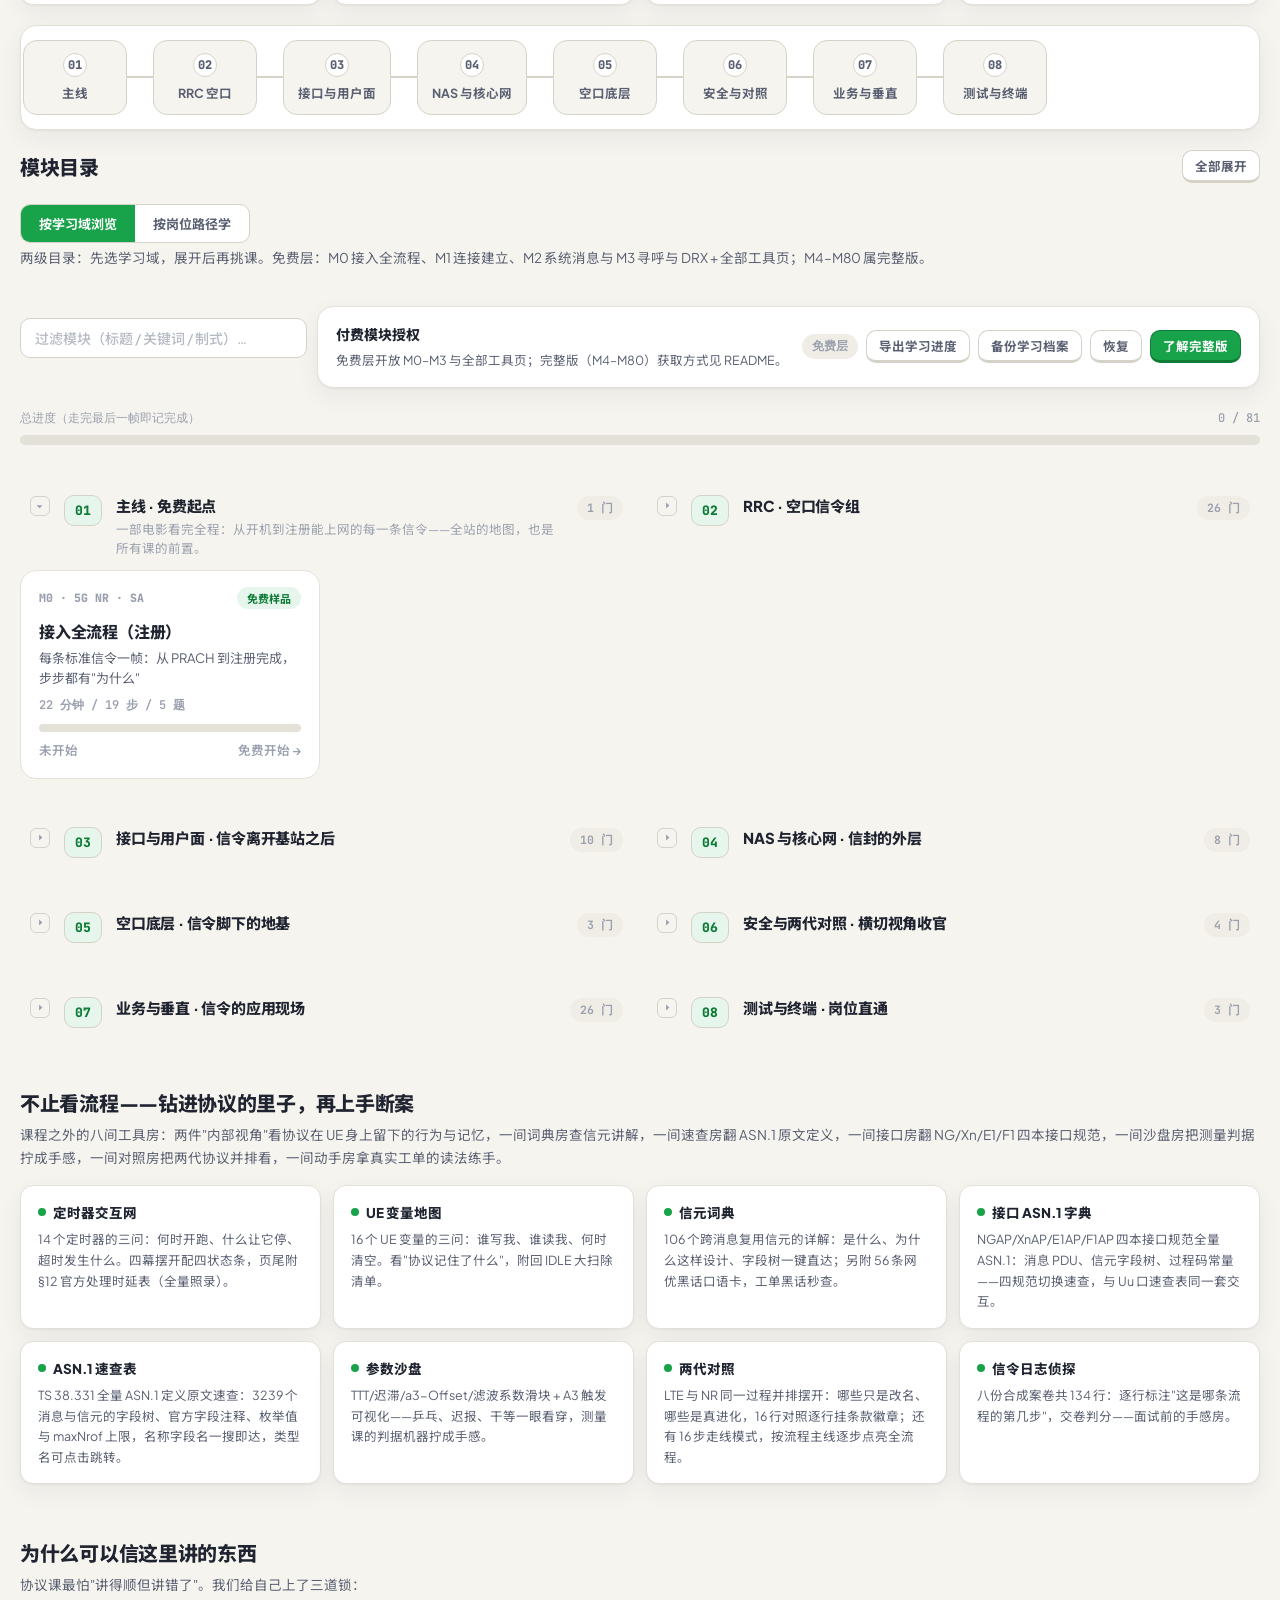
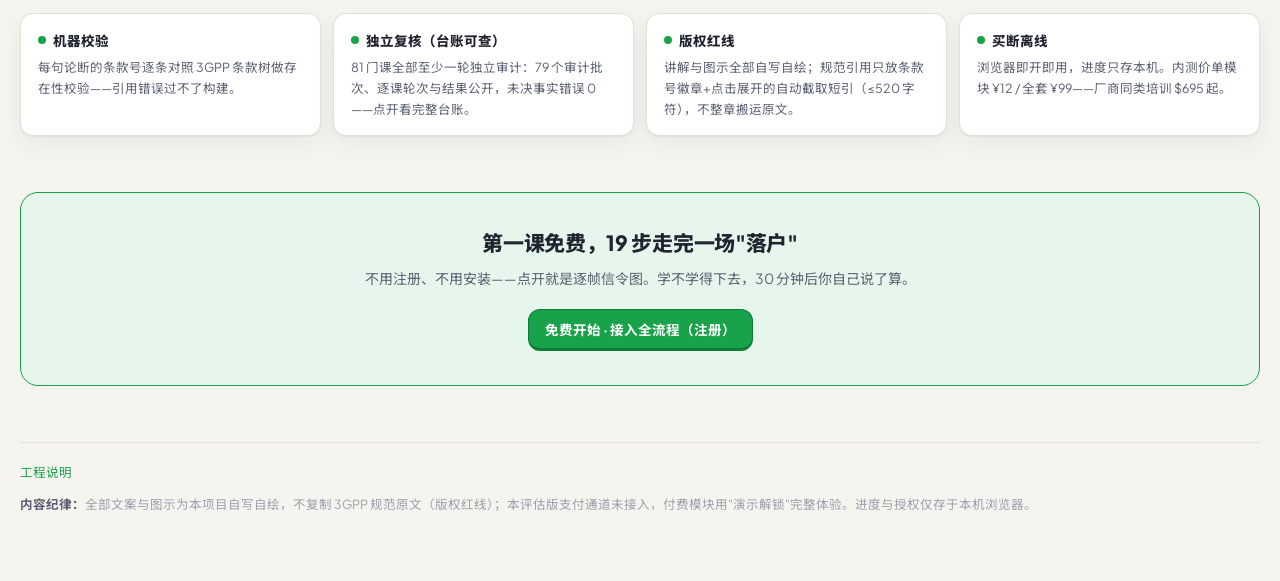
==== commit 6e73db68: "v3.06-v3.08 v60 三轮：R1 承载重配机器巨叶细分（m76 rcv 幕 +7 锚 2189——5.3.5.3 56K 接收总树+5.3.5.6 家族全清）；R2 定位测量机器双过程（m4" ====
--- a/index.html
+++ b/index.html
@@ -63,7 +63,7 @@
     <a class="btn primary" href="app.html#ma">免费开始第一课 · 接入全流程（19 步）</a>
     <a class="btn" href="interview.html">先做一套模拟面试</a>
   </div>
-  <div class="meta">81 门课 · 八大学习域 · 内容全部自写自绘 · 2182 条锚点逐条锁定 3GPP 条款 · 浏览器即开即用</div>
+  <div class="meta">81 门课 · 八大学习域 · 内容全部自写自绘 · 2209 条锚点逐条锁定 3GPP 条款 · 浏览器即开即用</div>
 </section>
 
 <!-- ============ 四个"你遇到过"的瞬间 ============ -->
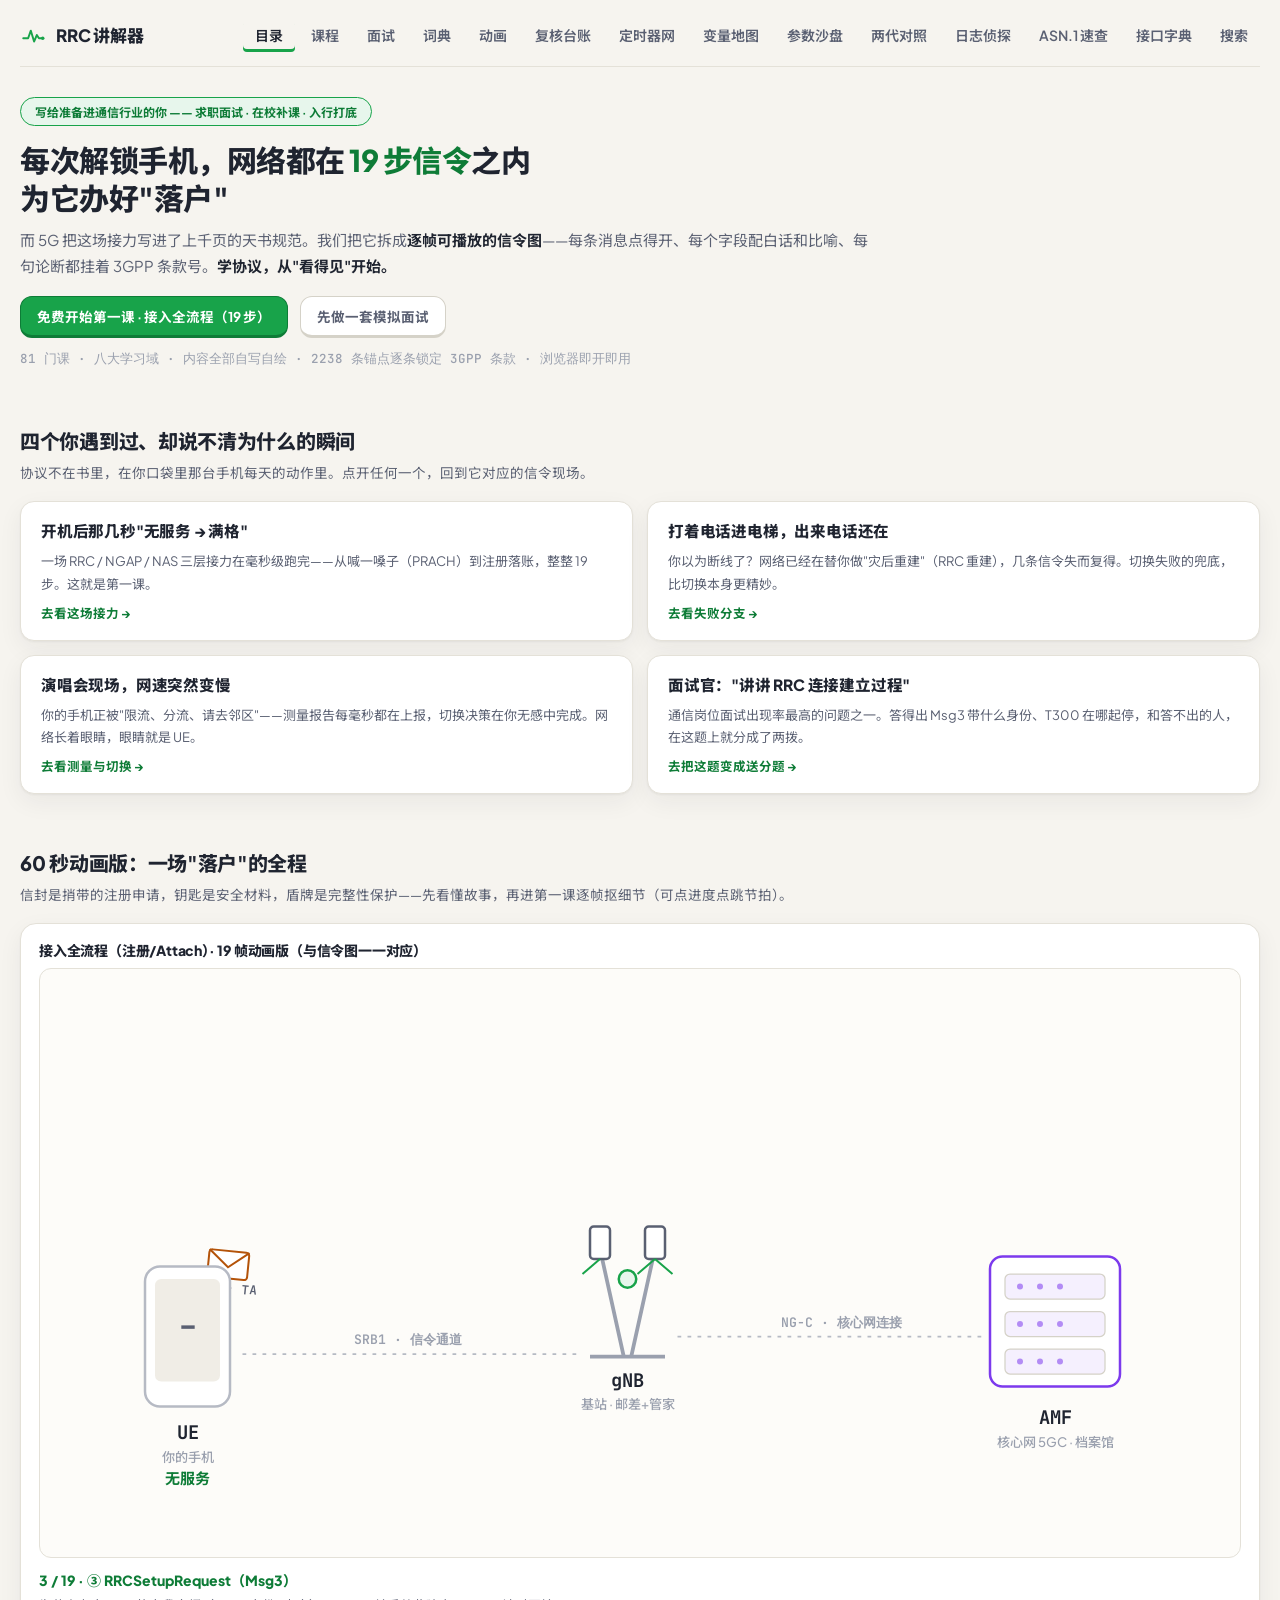
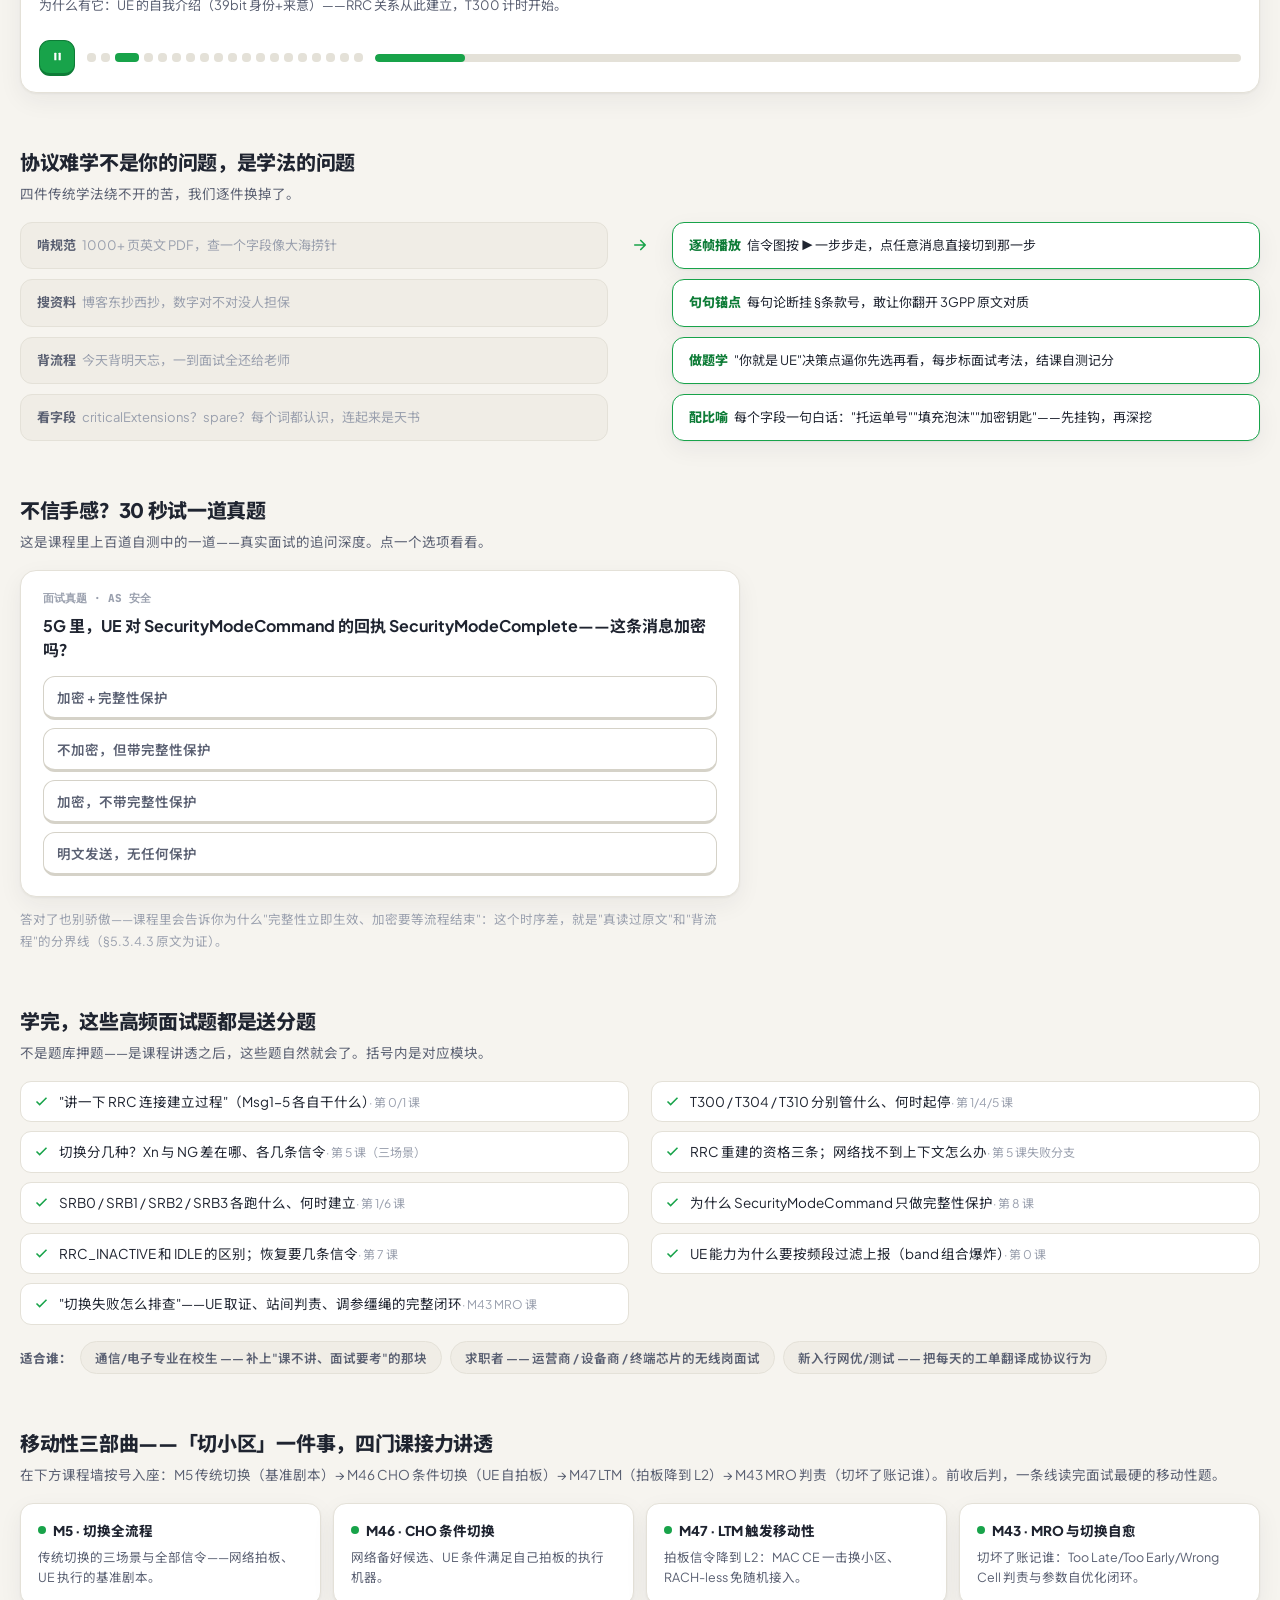
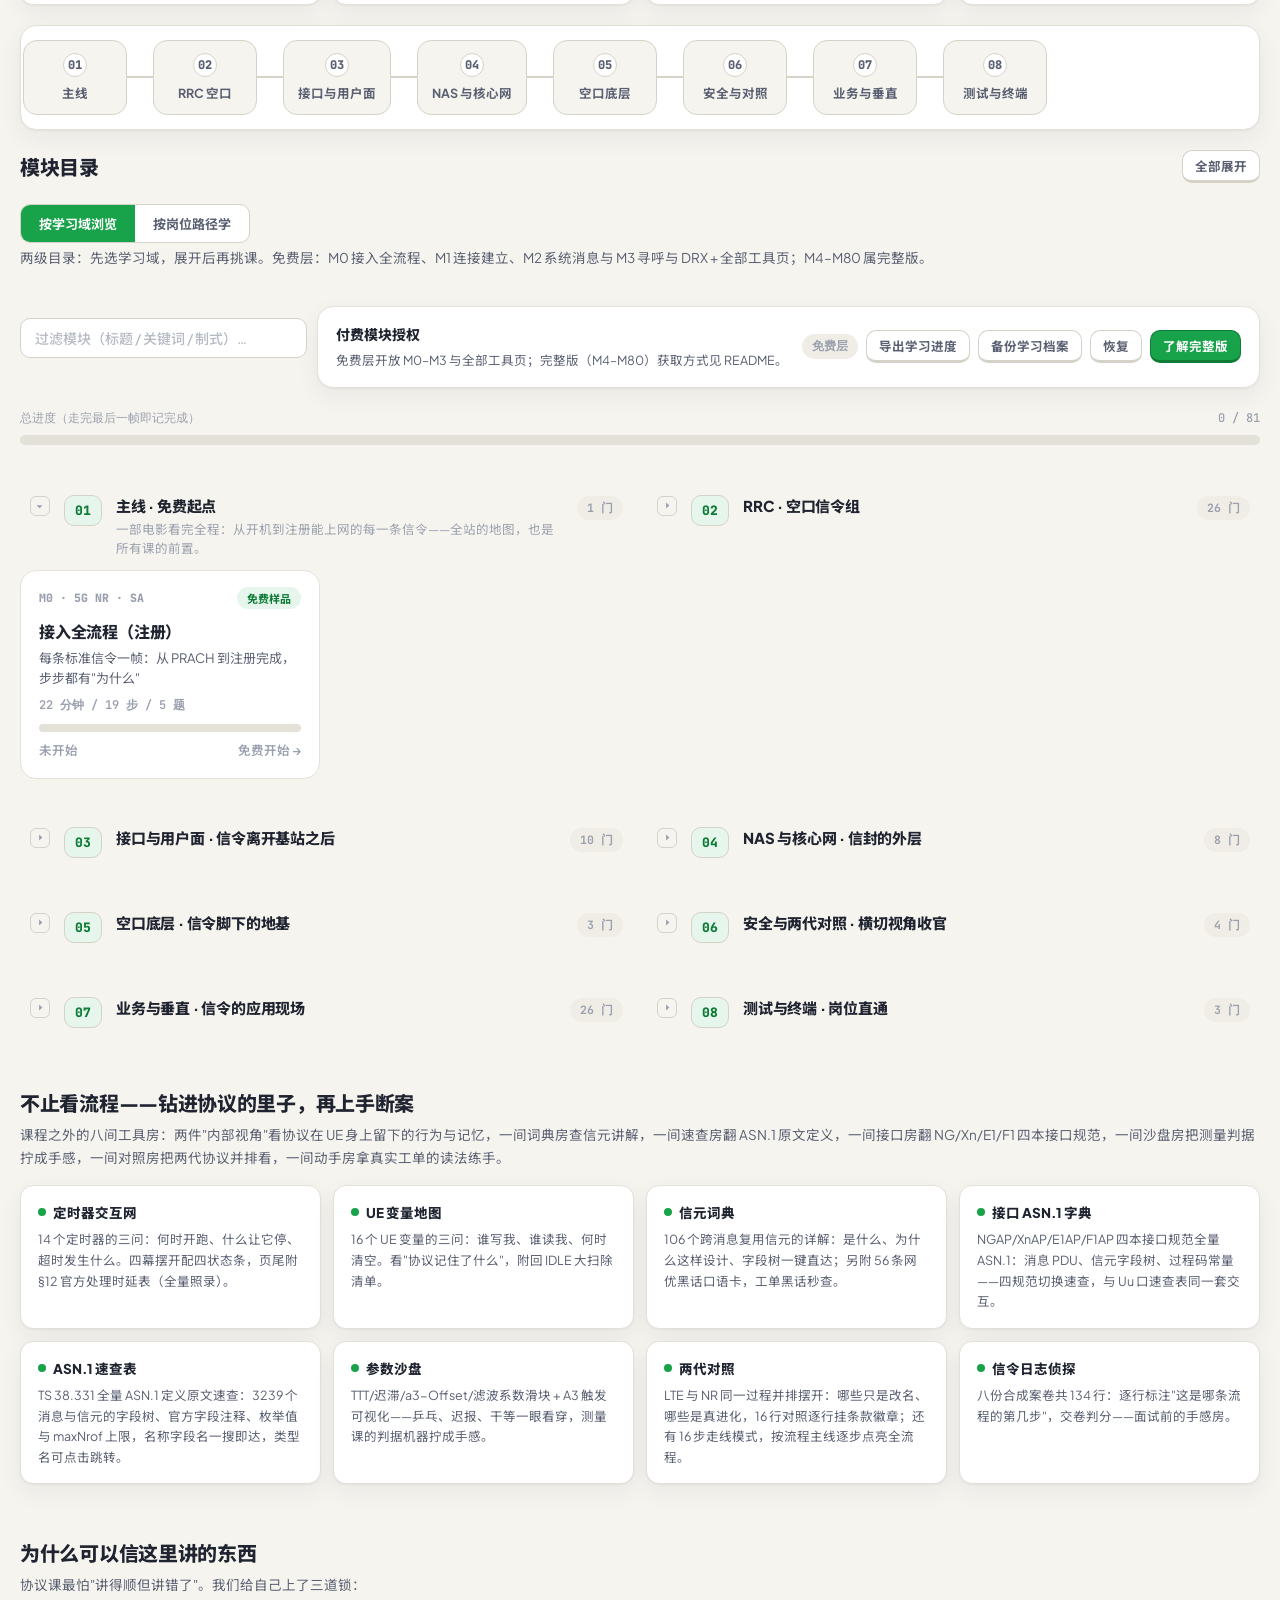
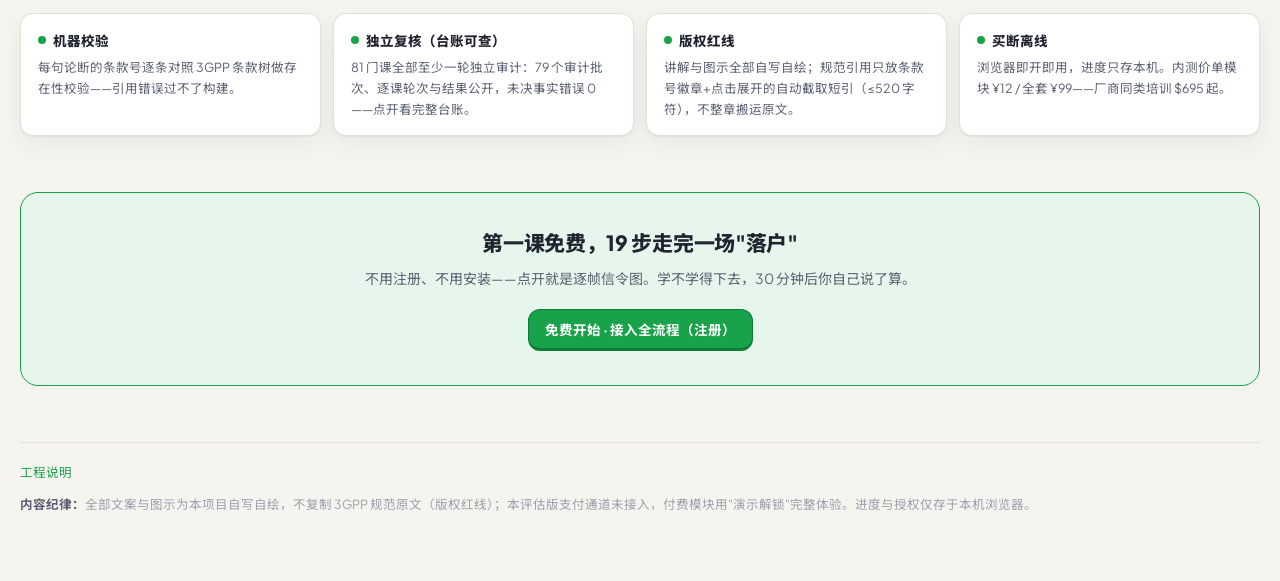
==== commit b3918c67: "v3.09-v3.12 v61 四轮：R0 工程修复（check_m64/68/72 三门校准+护栏 readdir 全量 17 门+gate_selftest ⑭+manual ** 剥除）；R1 " ====
--- a/index.html
+++ b/index.html
@@ -63,7 +63,7 @@
     <a class="btn primary" href="app.html#ma">免费开始第一课 · 接入全流程（19 步）</a>
     <a class="btn" href="interview.html">先做一套模拟面试</a>
   </div>
-  <div class="meta">81 门课 · 八大学习域 · 内容全部自写自绘 · 2209 条锚点逐条锁定 3GPP 条款 · 浏览器即开即用</div>
+  <div class="meta">81 门课 · 八大学习域 · 内容全部自写自绘 · 2238 条锚点逐条锁定 3GPP 条款 · 浏览器即开即用</div>
 </section>
 
 <!-- ============ 四个"你遇到过"的瞬间 ============ -->
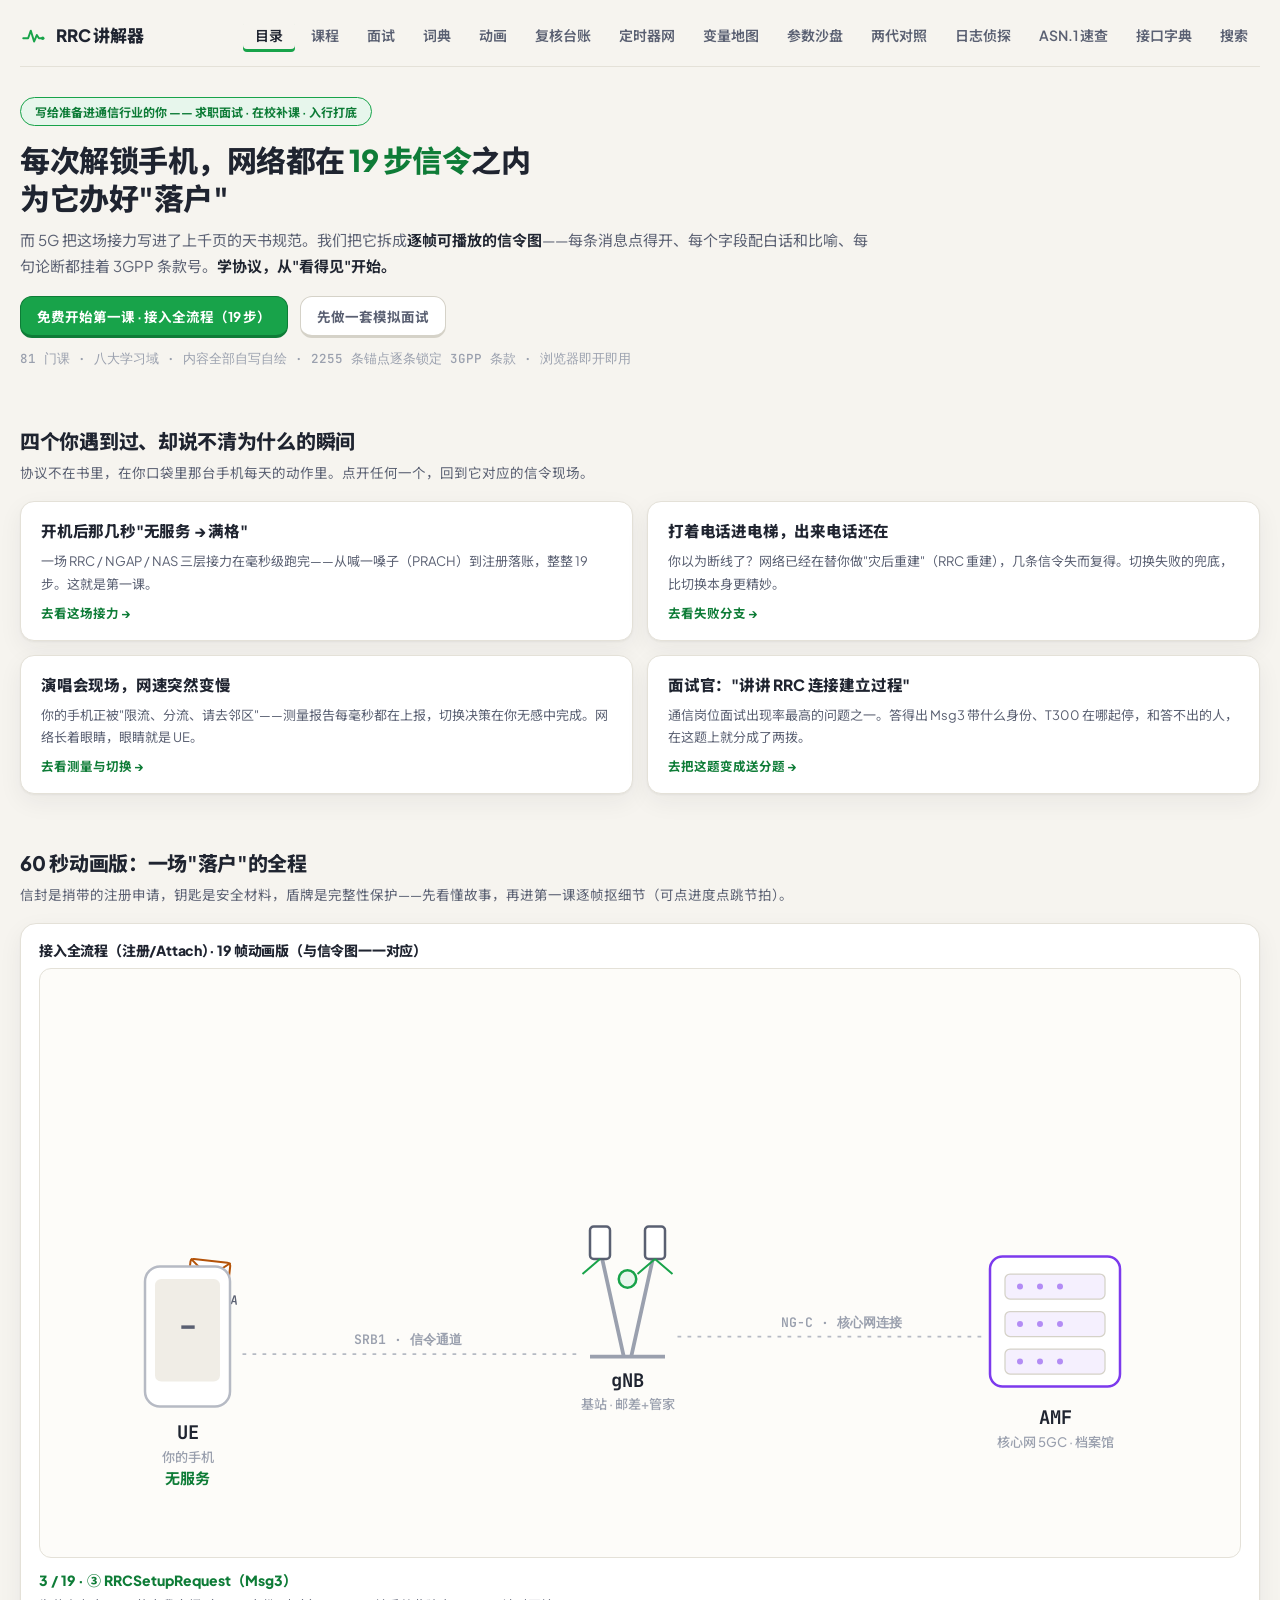
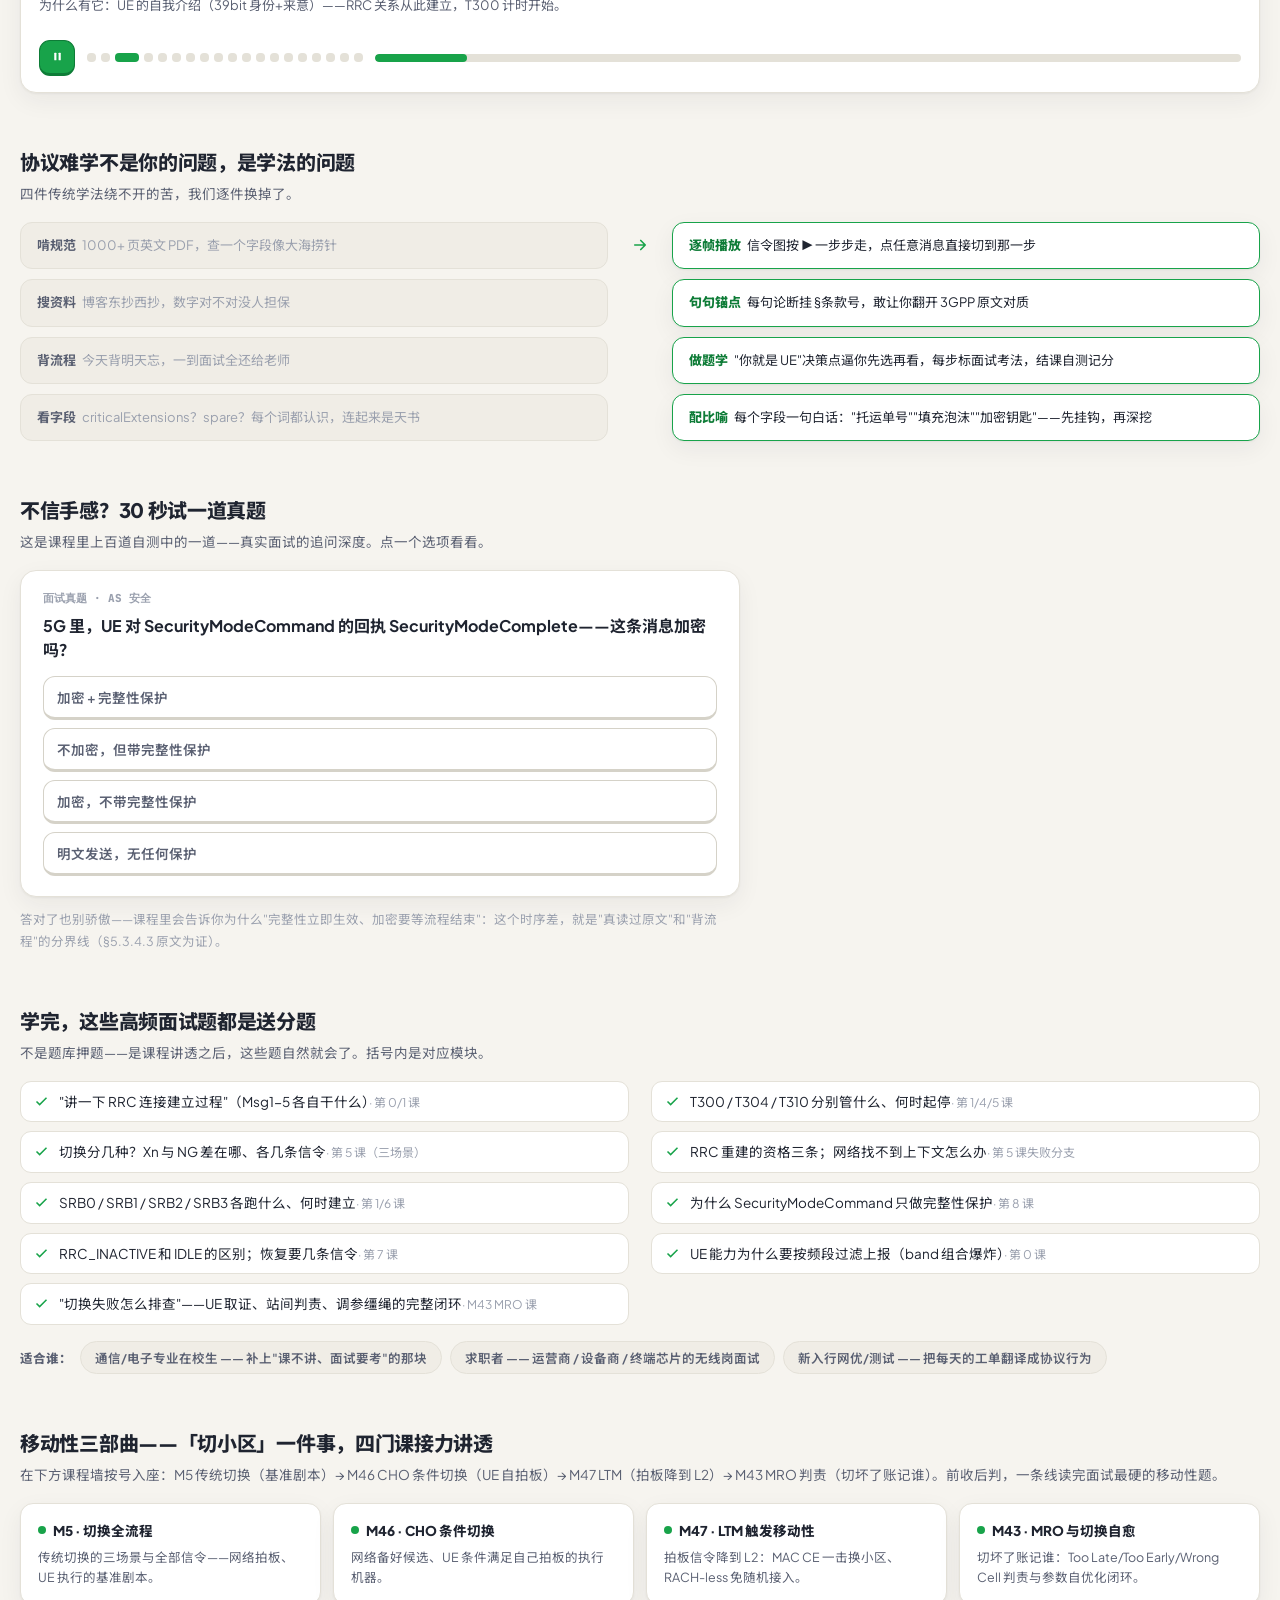
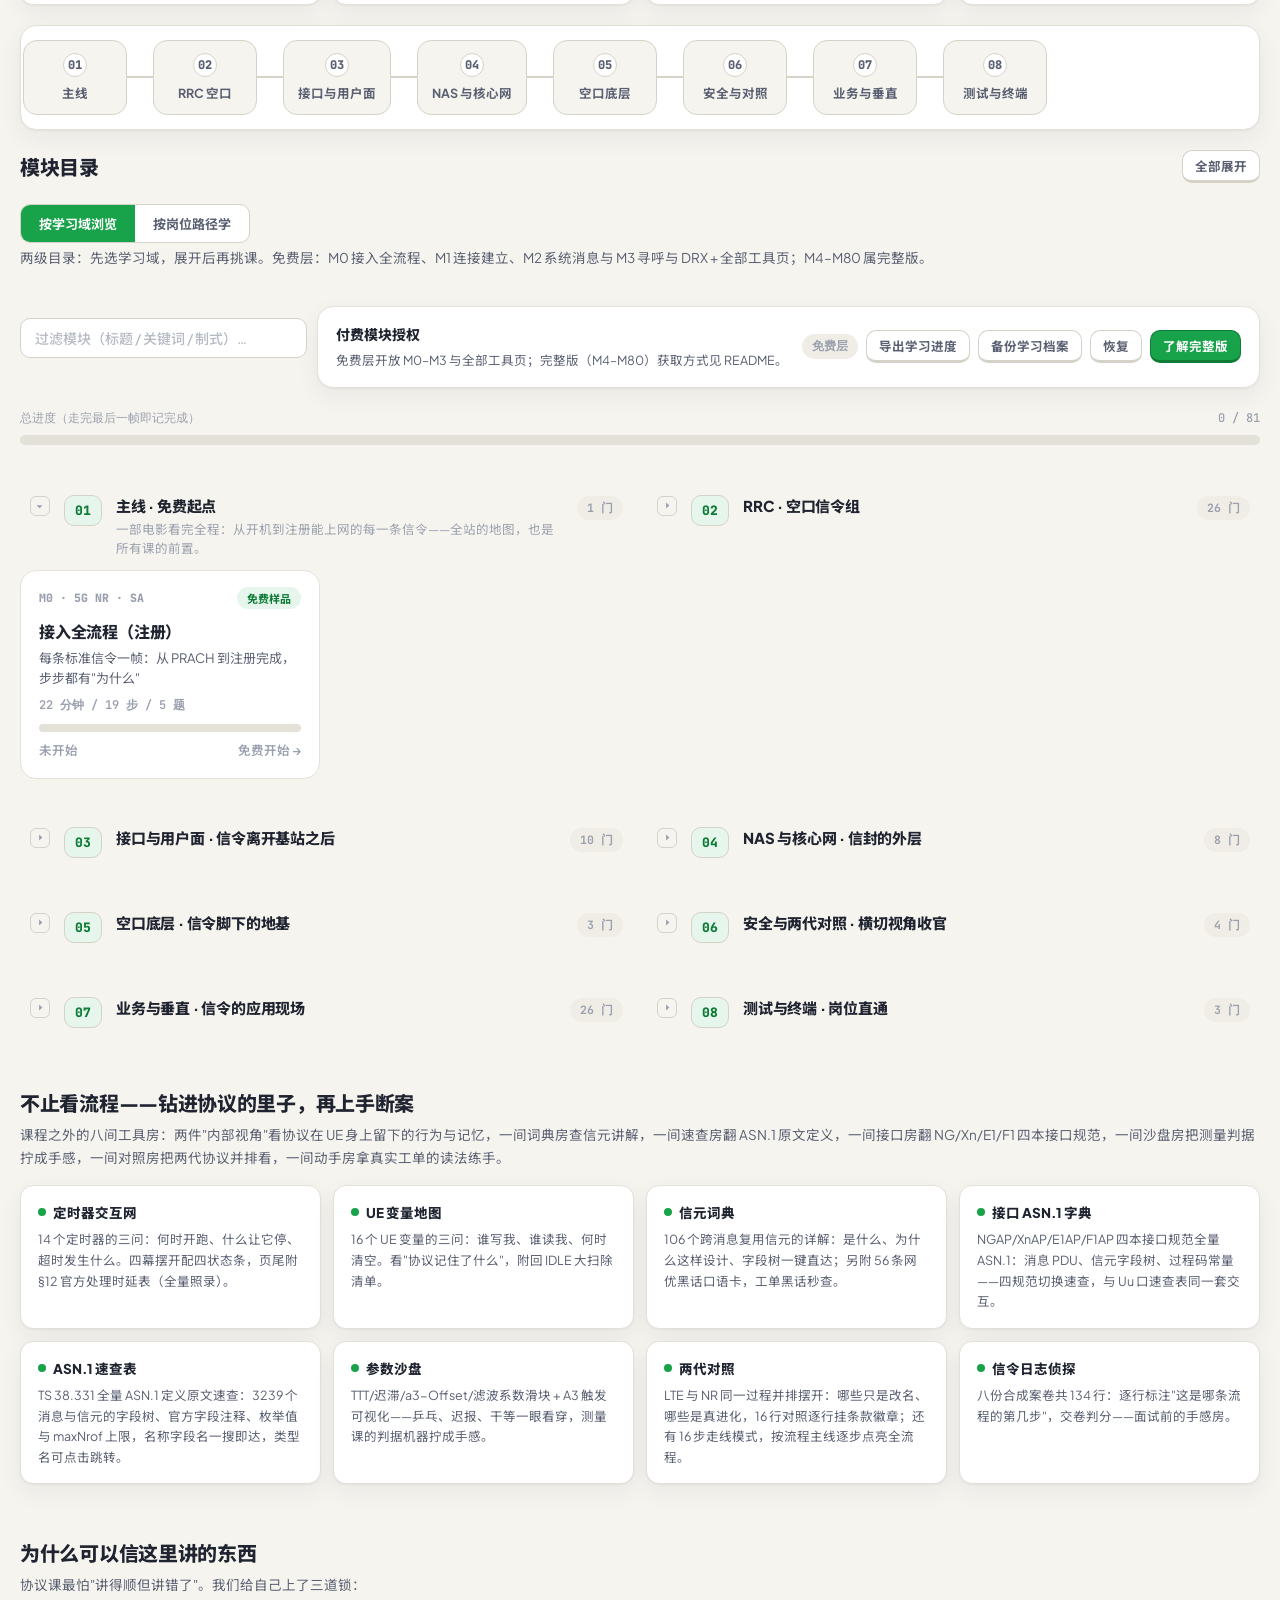
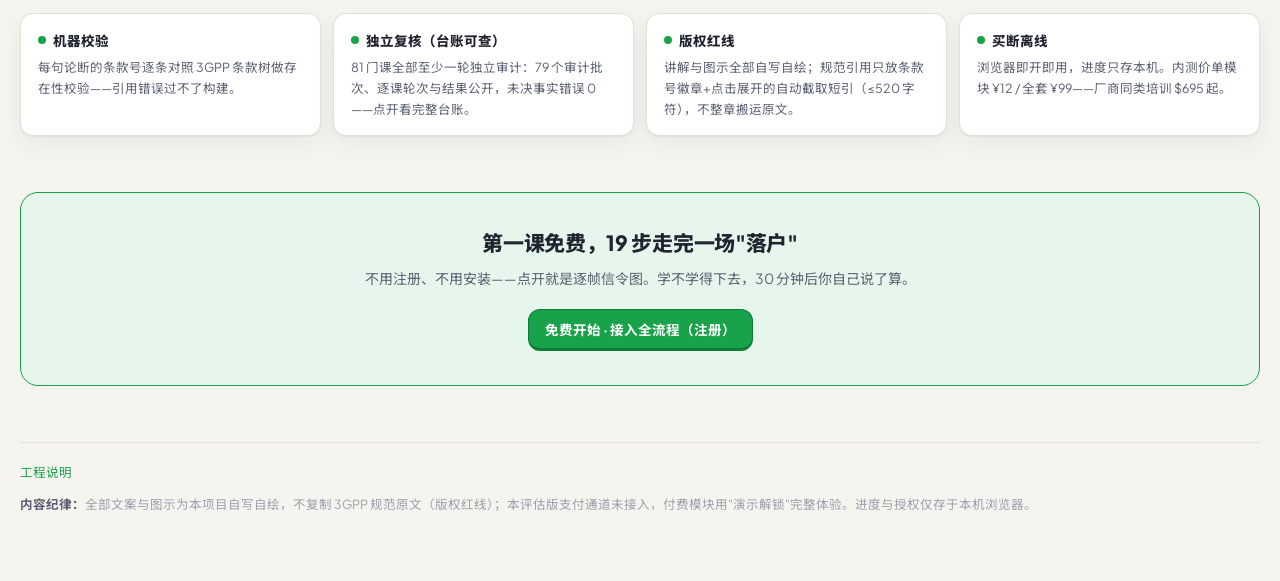
==== commit dcb1caed: "v3.13-v3.16 v62 四轮：R0 工程与前沿基建（scan_coverage 入仓+裸引归一+第二梯队八规范债量化 frontier 档+gate N15 十五负例）；R1 §5.1-§5." ====
--- a/index.html
+++ b/index.html
@@ -63,7 +63,7 @@
     <a class="btn primary" href="app.html#ma">免费开始第一课 · 接入全流程（19 步）</a>
     <a class="btn" href="interview.html">先做一套模拟面试</a>
   </div>
-  <div class="meta">81 门课 · 八大学习域 · 内容全部自写自绘 · 2238 条锚点逐条锁定 3GPP 条款 · 浏览器即开即用</div>
+  <div class="meta">81 门课 · 八大学习域 · 内容全部自写自绘 · 2255 条锚点逐条锁定 3GPP 条款 · 浏览器即开即用</div>
 </section>
 
 <!-- ============ 四个"你遇到过"的瞬间 ============ -->
